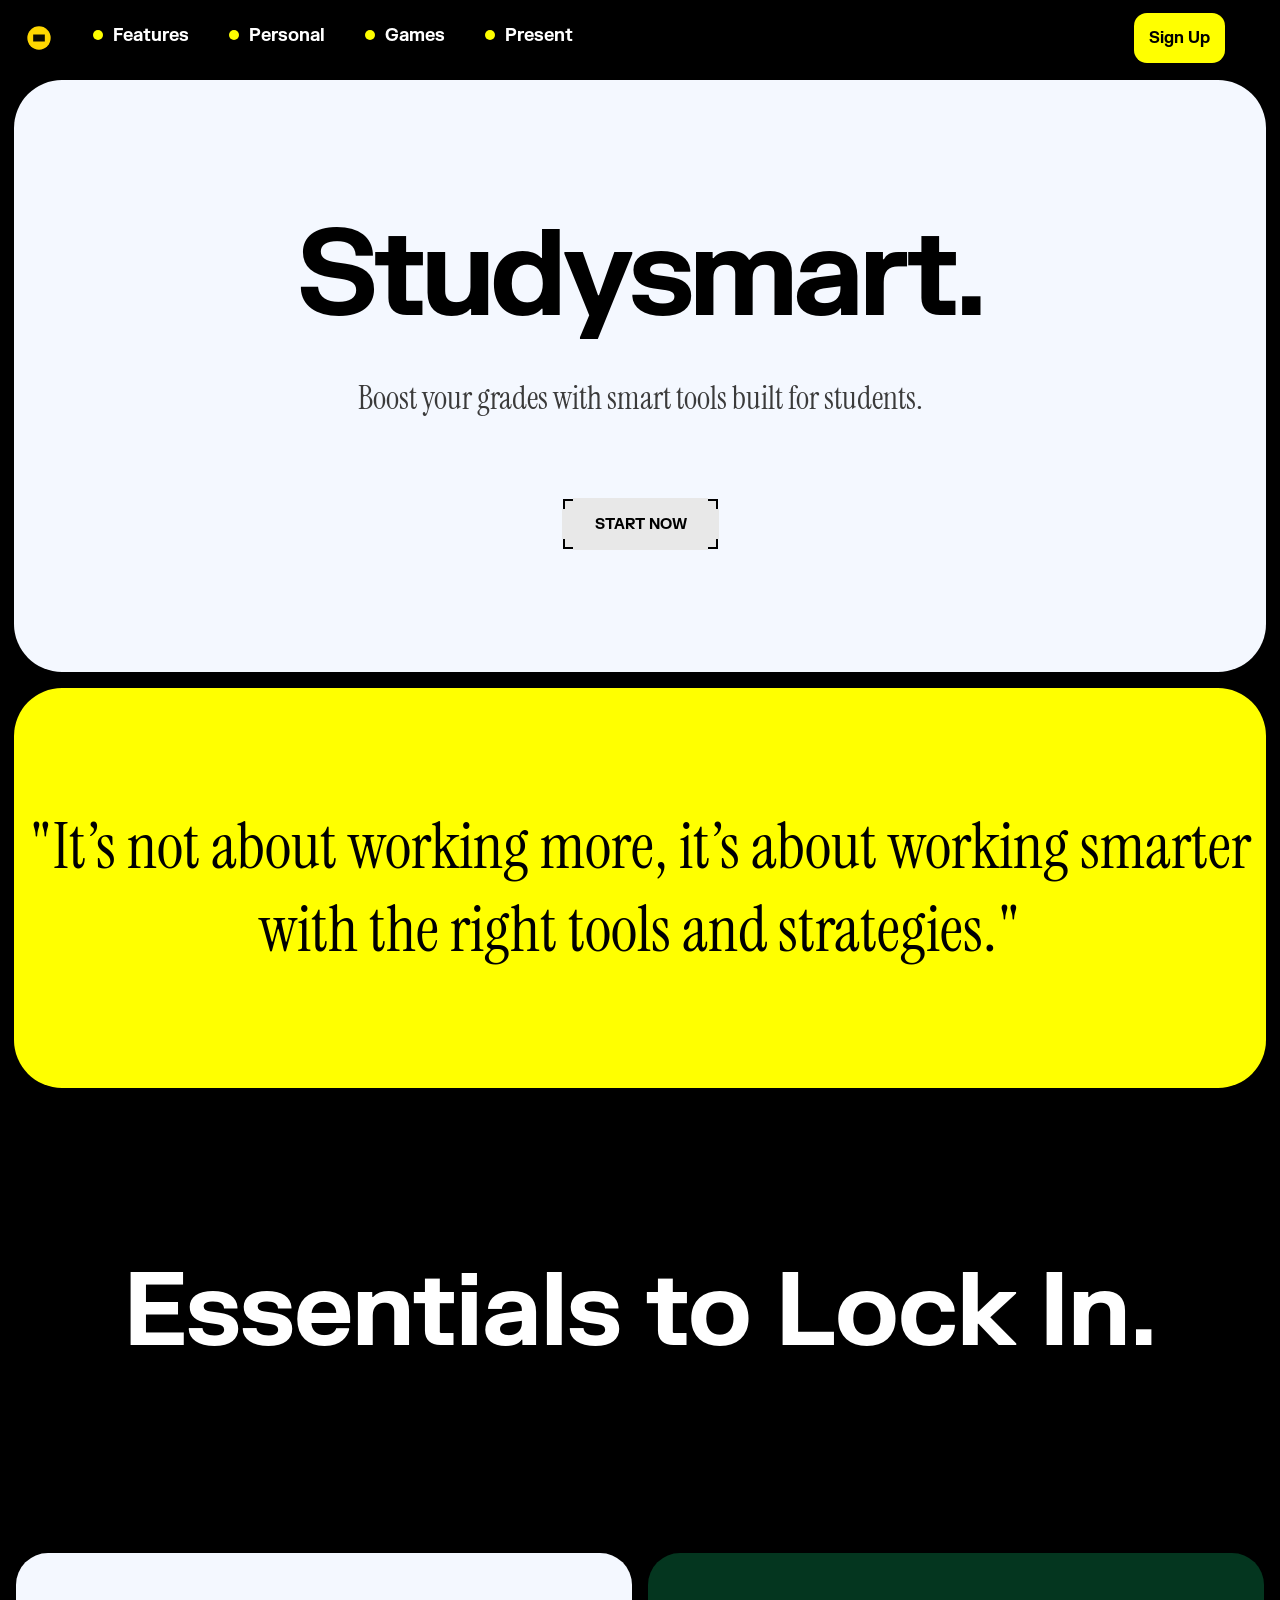
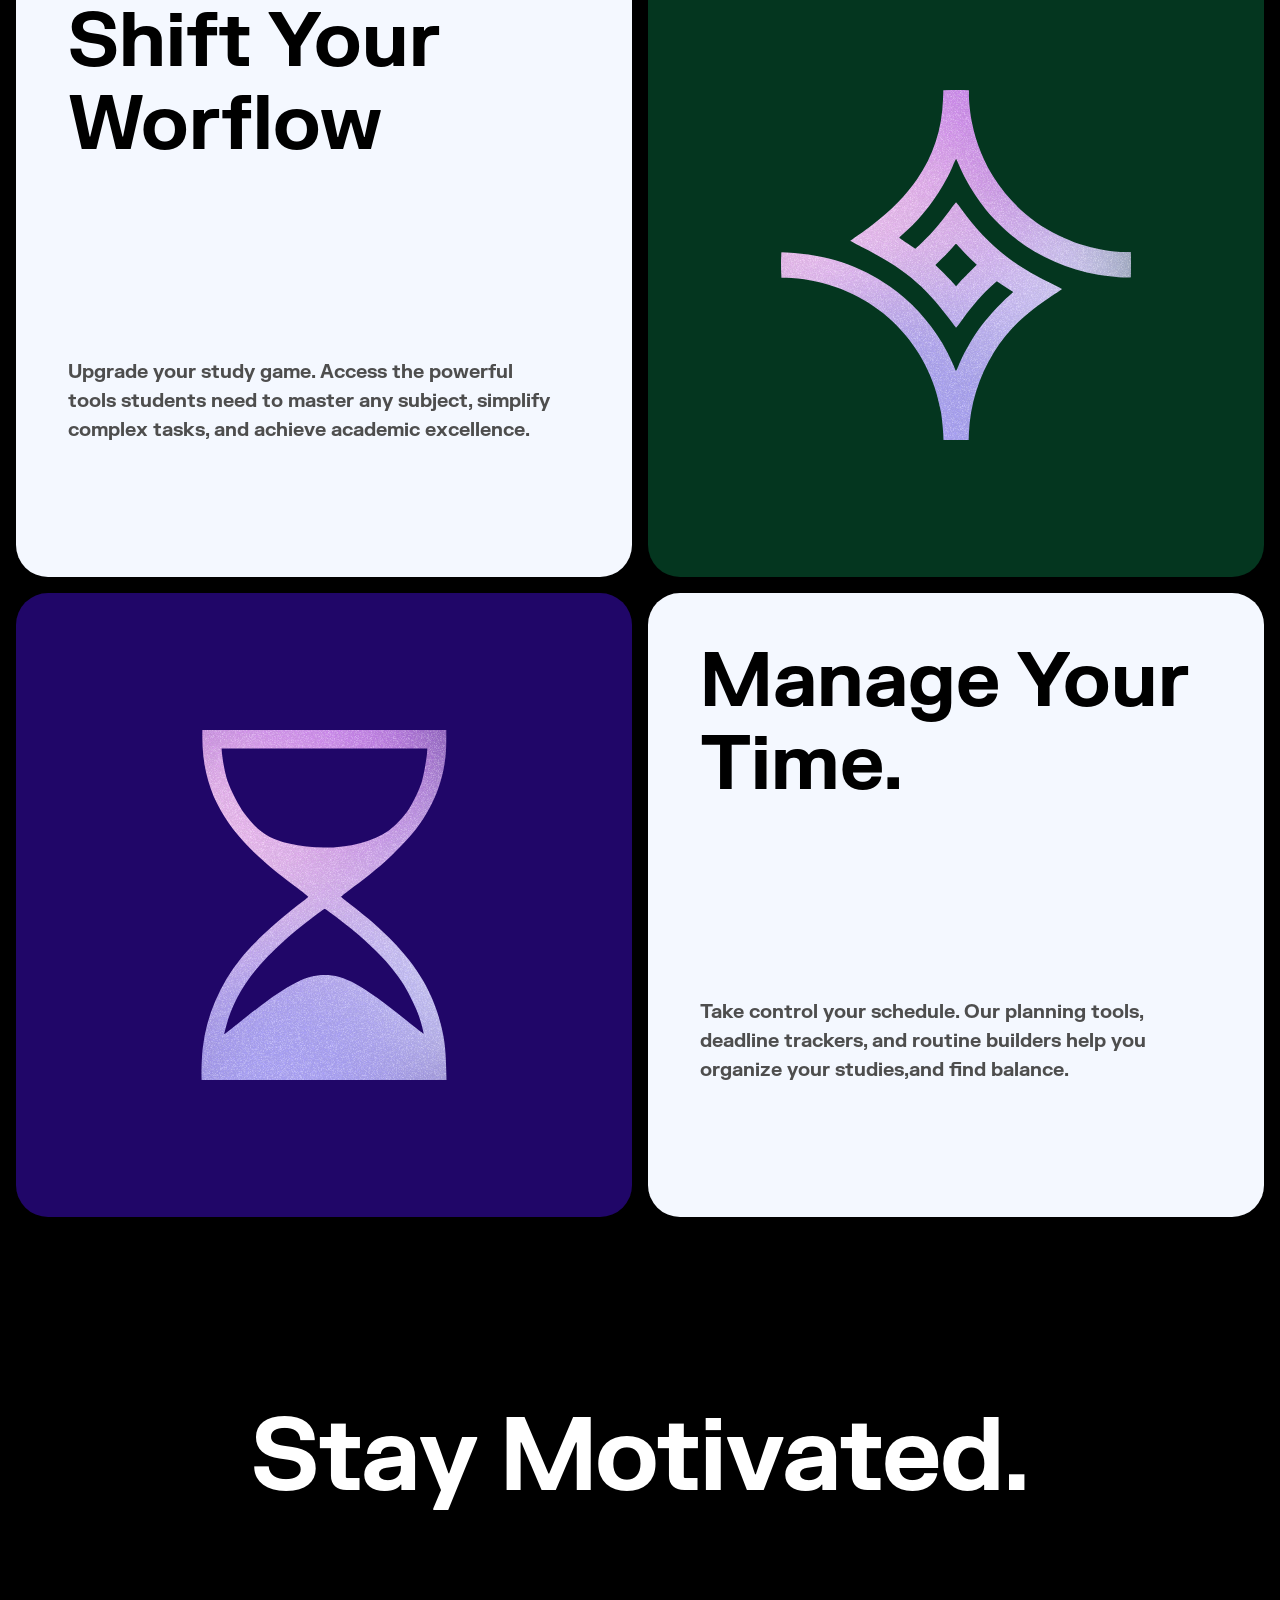
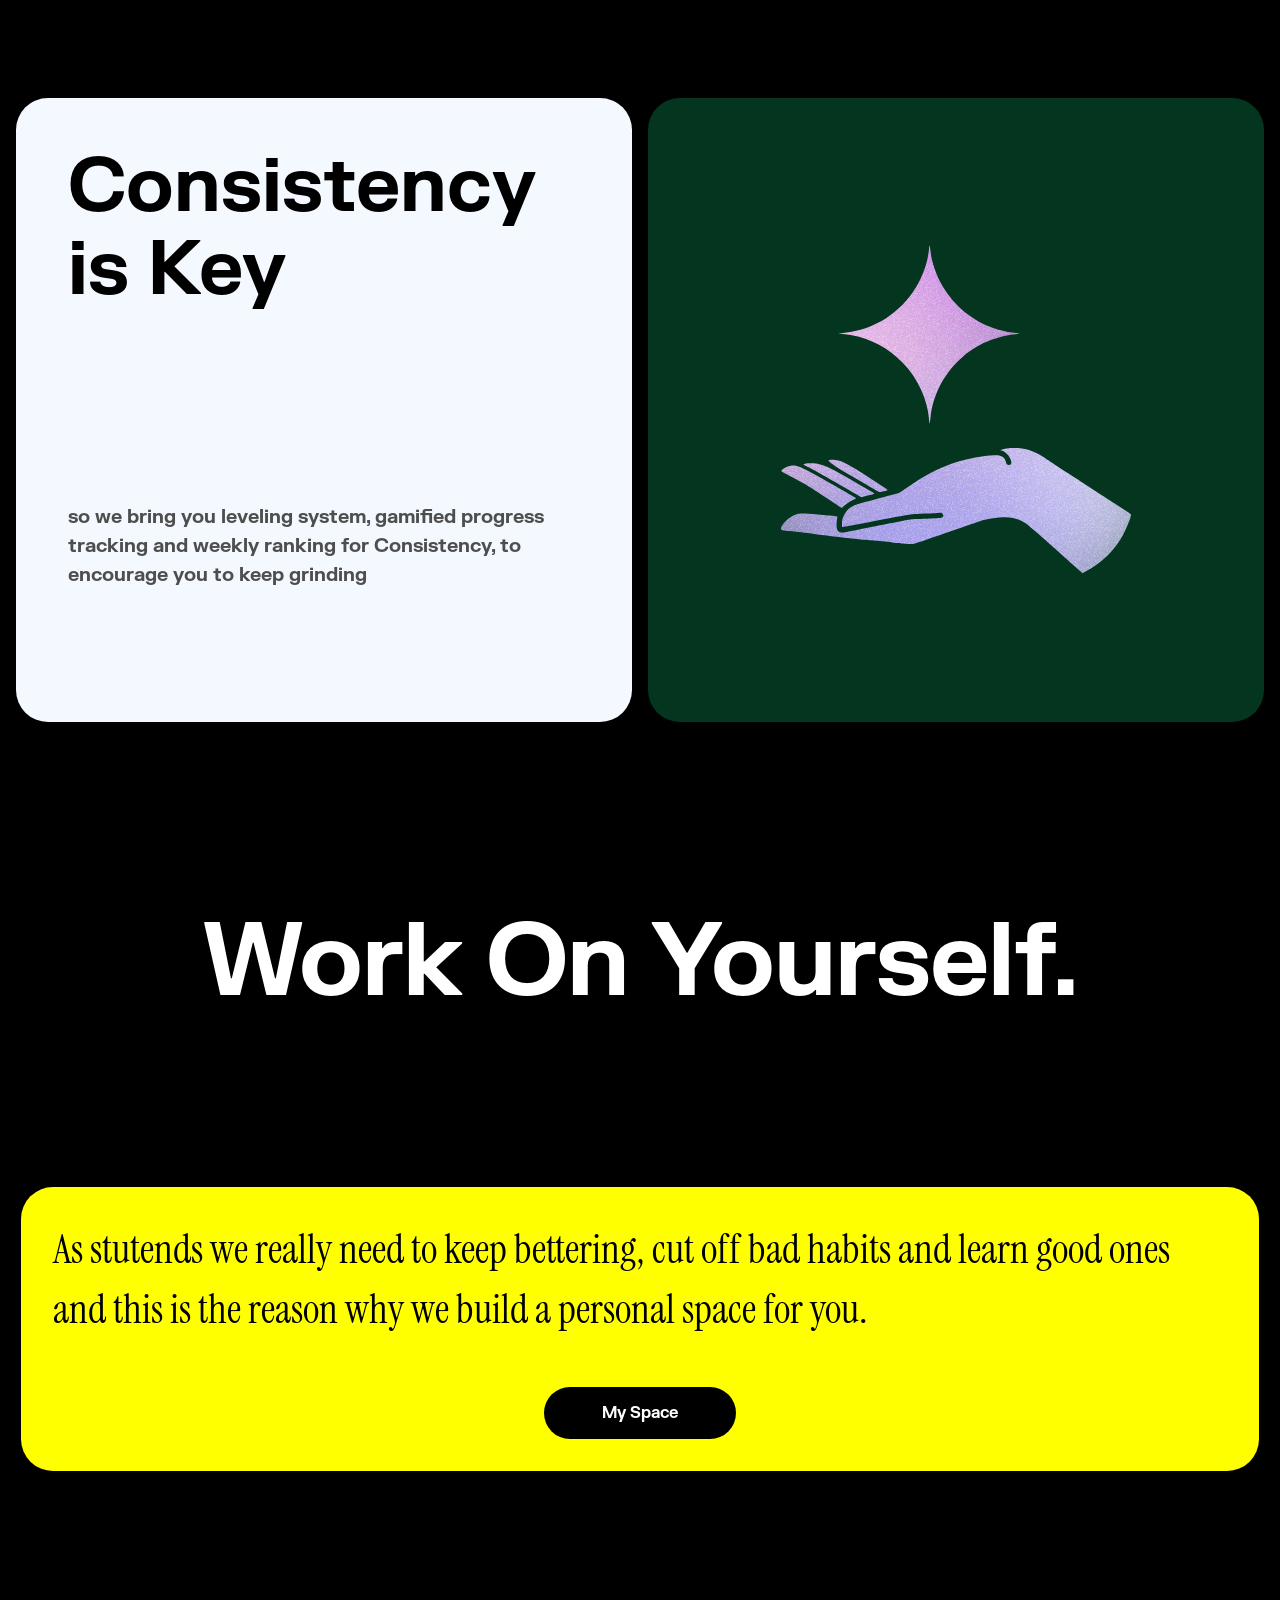
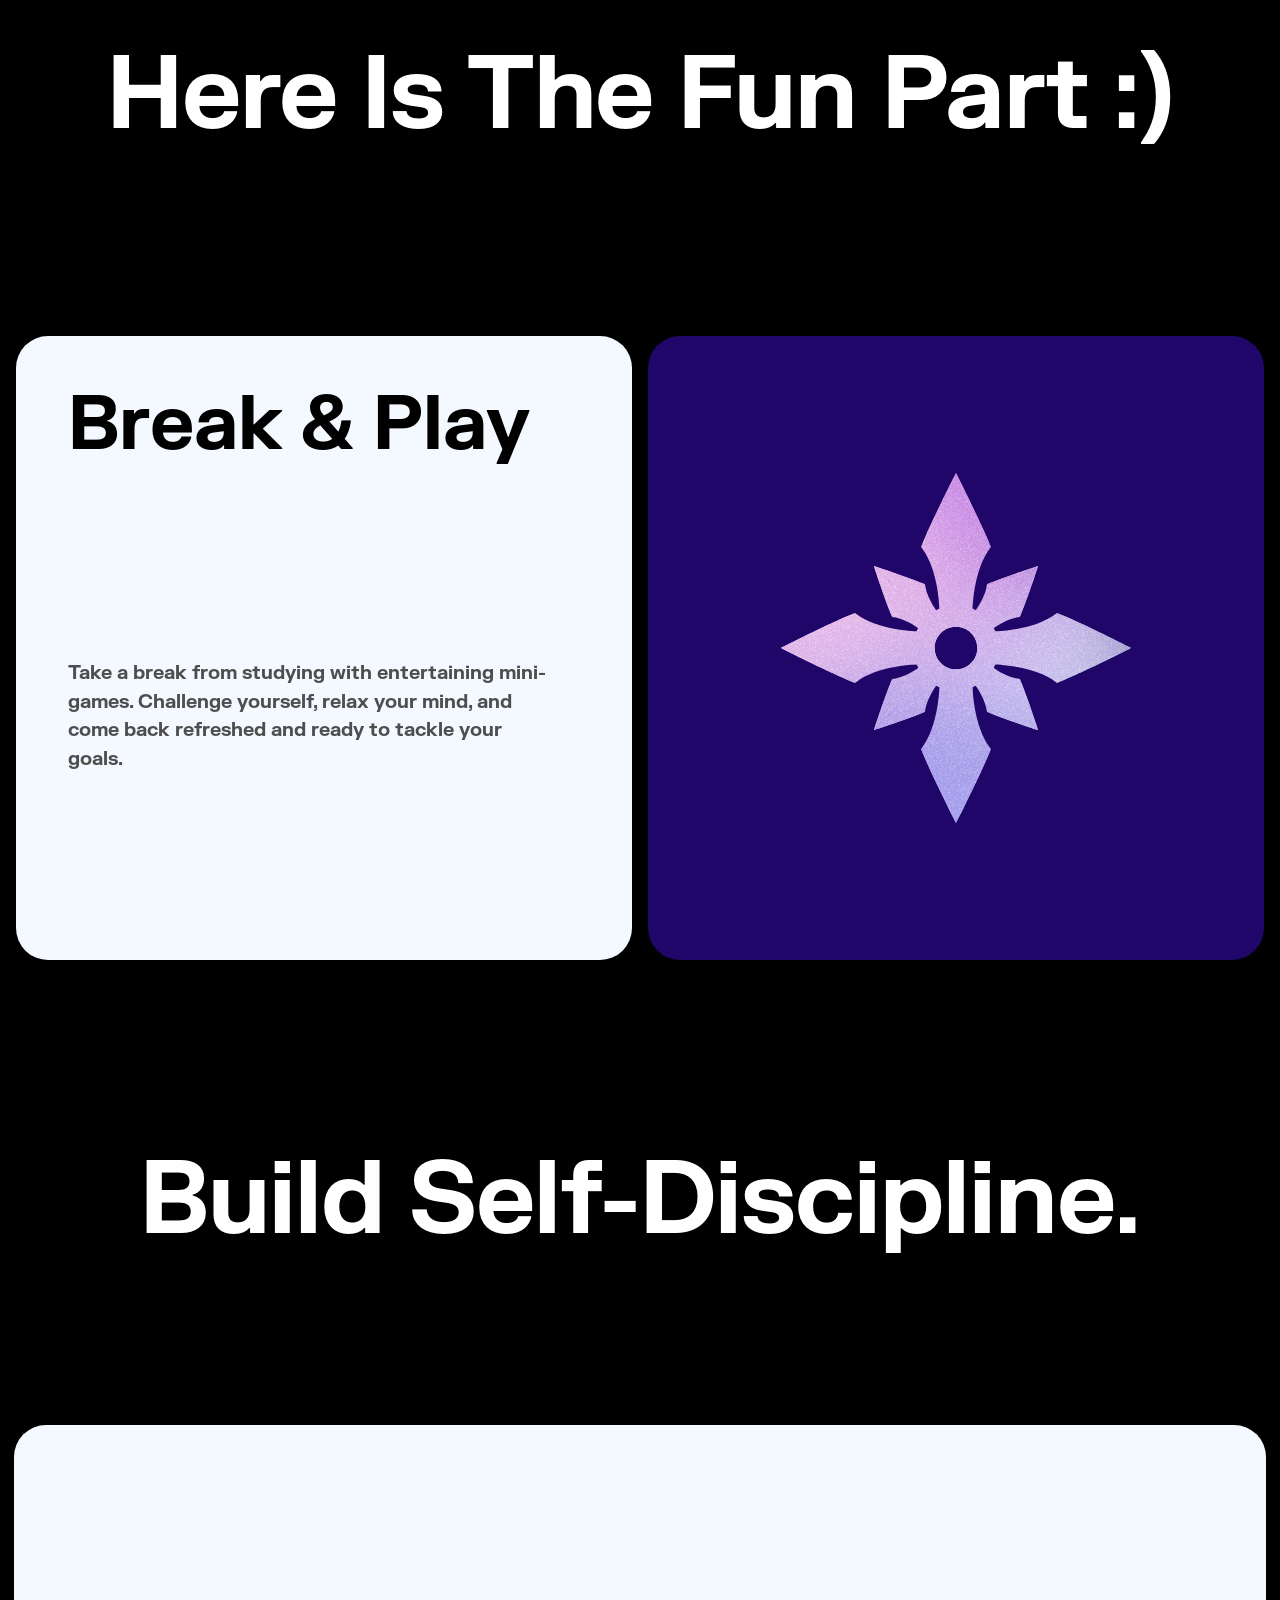
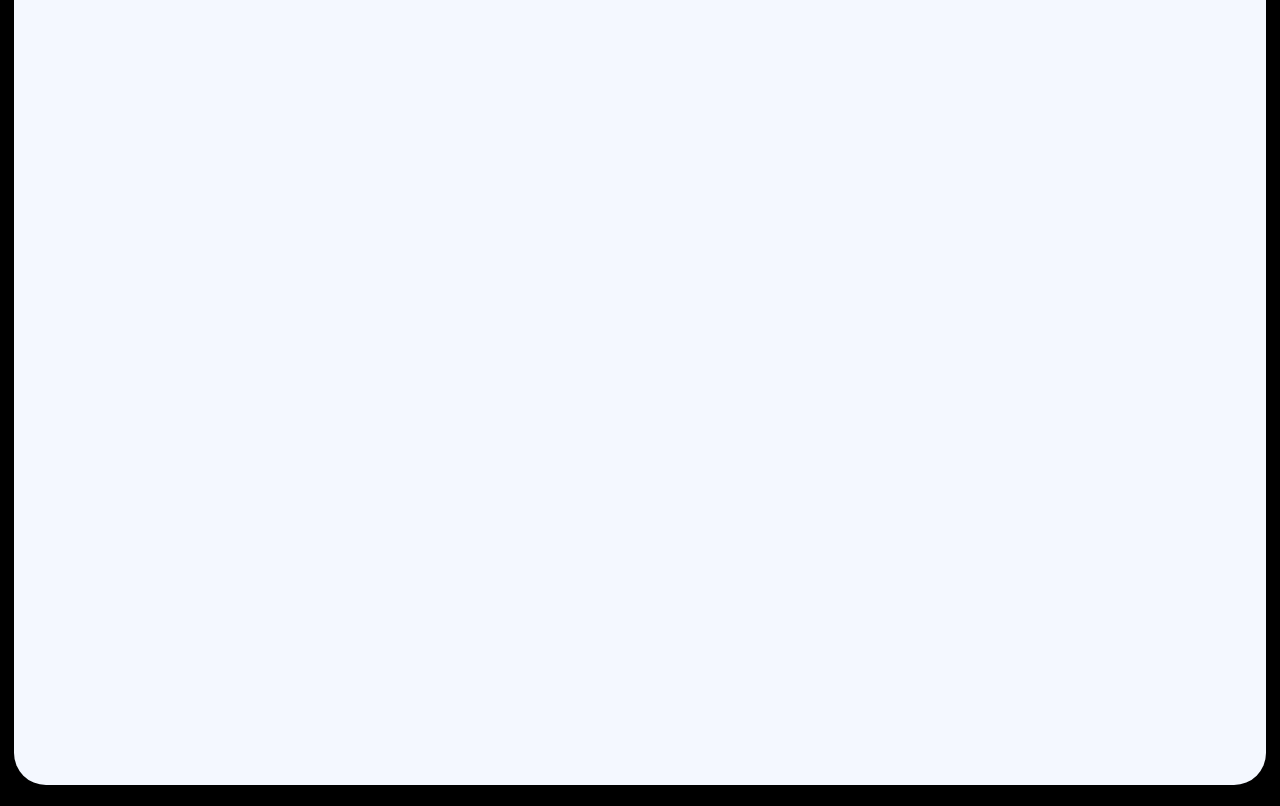
==== index.html @ b508eaa2 "Junior's third commit" ====
<!DOCTYPE html>
<html lang="fr">
<head>
    <meta charset="UTF-8">
    <title>Smart Navbar</title>
    <link rel="stylesheet" href="styles.css">
    <link rel="preconnect" href="https://fonts.googleapis.com">
    <link rel="preconnect" href="https://fonts.gstatic.com" crossorigin>
    <link href="https://fonts.googleapis.com/css2?family=Inter:ital,opsz,wght@0,14..32,100..900;1,14..32,100..900&display=swap" rel="stylesheet">
</head>
<body>

    <nav id="navbar">
        <div class="logo">Sign Up</div>
        <div class="menu">
            <div class="logo-left" aria-hidden="true">
                <svg viewBox="0 0 24 24" xmlns="http://www.w3.org/2000/svg" role="img" aria-label="Logo">
                    <circle cx="12" cy="12" r="10" fill="#FFD700" />
                    <path d="M7 9h10v6H7z" fill="#000" opacity="0.95" />
                </svg>
            </div>
        
            <div><a href="#">Features</a></div>
            <div><a href="#">Personal</a></div>
            <div><a href="#">Games</a></div>
            <div><a href="#">Present</a></div>
            
        </div>
        
    </nav>

    <main>
        <div class="hero-section">
            <p class="h01">Studysmart.</p>
            <p class="h01-bottom">Boost your grades with smart tools built for students.</p>
        <button class="repeat">
            <span> START NOW
            </span>
        </button>
        </div>
        <div class="quote-01">
            "It’s not about working more, it’s about working smarter with the right tools and strategies."</div>
        <p class="Locked-in">Essentials to Lock In.</p>
        
        <div class="highlights">
            
            <div class="first-01">
                
                <div class="card-content">
                    <h3>Shift Your Worflow</h3>
                    <p>Upgrade your study game. Access the powerful tools students need to master any subject, simplify complex tasks, and achieve academic excellence.</p>
                    <!-- <button class="repeat">
                        <span>TOOLS</span>
                    </button> -->
                </div>
            </div>

            <div class="second-01">
                
                <svg width="350" height="350" viewBox="0 0 176 176" fill="none" xmlns="http://www.w3.org/2000/svg" xmlns:xlink="http://www.w3.org/1999/xlink">
                <mask id="mask0_295_21407" style="mask-type:alpha" maskUnits="userSpaceOnUse" x="0" y="0" width="176" height="176">
                <path fill-rule="evenodd" clip-rule="evenodd" d="M85.3266 0.0290198L81.6347 0.107326L81.4724 4.67671C80.5711 30.0545 69.0116 50.3709 45.205 68.4191C41.7686 71.0241 38.0229 73.693 36.1287 74.8862C35.3981 75.3462 34.796 75.7873 34.7903 75.8667C34.7844 75.9459 37.283 77.2602 40.3421 78.7869C61.0779 89.1357 72.0456 98.1125 84.5103 114.938C86.37 117.448 87.9548 119.502 88.0323 119.503C88.1098 119.504 89.6313 117.524 91.4134 115.103C96.5291 108.153 101.414 102.603 106.379 98.099L108.525 96.1529L112.653 98.8948L116.781 101.637L114.875 103.297C109.664 107.834 103.098 115.136 99.1905 120.739C95.3011 126.316 91.3475 133.46 89.1459 138.889C88.6274 140.167 88.1186 141.213 88.0152 141.213C87.9117 141.213 87.6029 140.61 87.3288 139.875C86.3885 137.351 83.0646 130.649 81.1473 127.41C74.4048 116.022 65.4417 106.291 54.7848 98.7886C39.7073 88.1738 22.8747 82.6208 2.9093 81.6749L0.201032 81.5468L0.0587467 84.5497C-0.0195822 86.2015 -0.0195822 89.1059 0.0587467 91.0035L0.201032 94.4541H2.64924C5.99062 94.4541 10.5081 94.9268 15.0568 95.7524C48.8166 101.88 74.6372 127.97 80.3992 161.775C80.9703 165.127 81.5195 170.594 81.6296 174.028L81.6928 176H88.0323H94.3719L94.435 174.028C94.9188 158.944 99.2252 144.598 107.085 131.889C112.466 123.187 118.644 116.483 127.479 109.76C130.524 107.442 137.585 102.505 139.936 101.05C140.667 100.598 141.268 100.165 141.272 100.088C141.276 100.01 138.46 98.5266 135.013 96.7906C122.171 90.3227 115.765 86.1471 107.615 78.9311C101.777 73.7623 97.0007 68.4338 91.4134 60.8544C89.6313 58.4367 88.1098 56.4588 88.0323 56.4588C87.9548 56.4588 86.4333 58.4367 84.6512 60.8544C79.5283 67.8037 74.1687 73.8769 69.3996 78.1365L67.5315 79.8049L63.4827 77.0965C61.2557 75.607 59.4544 74.3276 59.4794 74.2532C59.5042 74.1792 61.0998 72.6877 63.0245 70.939C72.6908 62.158 81.2036 50.2461 86.3418 38.3114C87.1879 36.3461 87.9543 34.7383 88.0453 34.7383C88.136 34.7383 88.5065 35.467 88.8686 36.3579C92.0899 44.2869 97.2698 53.0347 102.92 60.0893C105.81 63.6965 112.858 70.7075 116.49 73.5874C129.167 83.6382 143.571 90.1019 159.458 92.8688C164.649 93.7727 175.939 94.6896 175.942 94.2074C175.943 94.1107 175.961 92.5105 175.984 90.6514C176.006 88.7924 176.005 85.9722 175.983 84.3841L175.941 81.4969H173.435C170.011 81.4969 165.872 81.0611 161.008 80.1885C153.219 78.7911 146.855 76.6867 139.453 73.0612C117.013 62.0701 101.154 41.4546 96.1036 16.7097C95.1879 12.2226 94.5136 6.35073 94.5131 2.85764L94.5128 0.130424L91.7656 0.0408524C90.2548 -0.008723 87.3572 -0.0137953 85.3266 0.0290198ZM85.9191 79.5558C84.8344 80.8011 82.5262 83.2002 80.7897 84.8872L77.6329 87.9541L81.3766 91.697C83.4357 93.7555 85.7757 96.1791 86.5765 97.0824L88.0323 98.7246L89.4882 97.0824C90.2889 96.1791 92.6334 93.7513 94.6979 91.6874L98.4518 87.9346L96.0239 85.6373C94.6886 84.3737 92.3818 82.0062 90.8978 80.3761C89.4138 78.7463 88.1301 77.3855 88.0456 77.3523C87.9608 77.319 87.0039 78.3105 85.9191 79.5558Z" fill="white"/>
                </mask>
                <g mask="url(#mask0_295_21407)">
                <g filter="url(#filter0_f_295_21407)">
                <ellipse cx="121.44" cy="94.5998" rx="78.32" ry="78.76" fill="#D9D7FF"/>
                </g>
                <g filter="url(#filter1_f_295_21407)">
                <ellipse cx="77.4401" cy="3.9602" rx="78.32" ry="78.76" fill="#CC81F4"/>
                </g>
                <g filter="url(#filter2_f_295_21407)">
                <ellipse cx="23.7599" cy="77.0002" rx="78.32" ry="78.76" fill="#F8C3F9"/>
                </g>
                <g filter="url(#filter3_f_295_21407)">
                <ellipse cx="67.7599" cy="181.72" rx="78.32" ry="78.76" fill="#AEA5FF"/>
                </g>
                <g style="mix-blend-mode:plus-darker" opacity="0.35">
                <rect width="176" height="176" fill="url(#pattern0_295_21407)"/>
                </g>
                </g>
                <defs>
                <filter id="filter0_f_295_21407" x="-12.8799" y="-40.1602" width="268.64" height="269.52" filterUnits="userSpaceOnUse" color-interpolation-filters="sRGB">
                <feFlood flood-opacity="0" result="BackgroundImageFix"/>
                <feBlend mode="normal" in="SourceGraphic" in2="BackgroundImageFix" result="shape"/>
                <feGaussianBlur stdDeviation="28" result="effect1_foregroundBlur_295_21407"/>
                </filter>
                <filter id="filter1_f_295_21407" x="-56.8799" y="-130.8" width="268.64" height="269.52" filterUnits="userSpaceOnUse" color-interpolation-filters="sRGB">
                <feFlood flood-opacity="0" result="BackgroundImageFix"/>
                <feBlend mode="normal" in="SourceGraphic" in2="BackgroundImageFix" result="shape"/>
                <feGaussianBlur stdDeviation="28" result="effect1_foregroundBlur_295_21407"/>
                </filter>
                <filter id="filter2_f_295_21407" x="-110.56" y="-57.7598" width="268.64" height="269.52" filterUnits="userSpaceOnUse" color-interpolation-filters="sRGB">
                <feFlood flood-opacity="0" result="BackgroundImageFix"/>
                <feBlend mode="normal" in="SourceGraphic" in2="BackgroundImageFix" result="shape"/>
                <feGaussianBlur stdDeviation="28" result="effect1_foregroundBlur_295_21407"/>
                </filter>
                <filter id="filter3_f_295_21407" x="-66.5601" y="46.96" width="268.64" height="269.52" filterUnits="userSpaceOnUse" color-interpolation-filters="sRGB">
                <feFlood flood-opacity="0" result="BackgroundImageFix"/>
                <feBlend mode="normal" in="SourceGraphic" in2="BackgroundImageFix" result="shape"/>
                <feGaussianBlur stdDeviation="28" result="effect1_foregroundBlur_295_21407"/>
                </filter>
                <pattern id="pattern0_295_21407" patternContentUnits="objectBoundingBox" width="1" height="1">
                <use xlink:href="#image0_295_21407" transform="scale(0.000976562)"/>
                </pattern>
                <image id="image0_295_21407" width="1024" height="1024" xlink:href="[data-uri]"/>
                </defs>
                </svg>

                
            </div>

            <div class="first-02">
                <svg width="350" height="350" viewBox="0 0 176 176" fill="none" xmlns="http://www.w3.org/2000/svg" xmlns:xlink="http://www.w3.org/1999/xlink">
                <mask id="mask0_295_22694" style="mask-type:alpha" maskUnits="userSpaceOnUse" x="26" y="0" width="124" height="176">
                <path fill-rule="evenodd" clip-rule="evenodd" d="M26.82 3.8383C26.8241 16.0501 29.3515 27.2313 34.3744 37.2596C41.3638 51.2141 52.3793 62.8788 73.4311 78.6196C77.0934 81.3581 80.09 83.7262 80.09 83.882C80.09 84.0378 79.1195 84.8897 77.9329 85.7753C65.0589 95.383 53.0527 106.384 46.2842 114.774C35.5895 128.033 28.9426 143.625 27.0305 159.942C26.5833 163.759 26.3151 170.484 26.4242 175.157L26.4437 176H88.0218H149.6L149.378 168.417C149.127 159.869 148.522 155.086 146.831 148.289C141.227 125.764 127.934 108.102 101.192 87.6503C98.6644 85.7172 96.5966 84.0115 96.5966 83.8603C96.5966 83.7086 98.496 82.1815 100.817 80.4664C106.824 76.0286 113.438 70.7887 117.793 67.0171C122.995 62.5111 131.139 54.0226 134.407 49.699C144.54 36.2934 149.466 21.9214 149.486 5.71064L149.493 0H88.1557H26.8189L26.82 3.8383ZM36.7389 12.0766C37.1163 15.9733 38.3198 21.9693 39.404 25.3545C40.8022 29.7204 45.2364 38.3272 47.9859 42.0127C54.6249 50.9112 60.1681 54.6413 70.4168 57.1064C88.4476 61.4438 109.143 58.6784 120.802 50.3738C123.712 48.3011 128.138 43.6192 130.472 40.1437C132.909 36.5159 136.123 29.72 137.248 25.8162C138.184 22.5684 139.555 14.9233 139.845 11.3277L140.004 9.3617H88.2398H36.476L36.7389 12.0766ZM82.0937 94.4154C56.0242 114.343 43.9853 129.617 38.6151 149.577C38.1199 151.418 37.7586 152.968 37.8126 153.022C37.8666 153.076 40.8592 150.747 44.4633 147.847C68.2376 128.714 78.0241 123.196 88.1557 123.209C98.3774 123.222 107.018 127.992 129.361 145.956C134.072 149.744 137.99 152.781 138.067 152.704C138.277 152.495 136.902 147.213 135.777 143.902C134.253 139.42 130.008 130.935 127.106 126.57C120.12 116.062 109.922 106.024 93.8333 93.8185C90.972 91.6481 88.4975 89.8723 88.3339 89.8723C88.1704 89.8723 85.3624 91.9166 82.0937 94.4154Z" fill="white"/>
                </mask>
                <g mask="url(#mask0_295_22694)">
                <g filter="url(#filter0_f_295_22694)">
                <ellipse cx="139.04" cy="106.119" rx="92.4" ry="92.9191" fill="#D9D7FF"/>
                </g>
                <g filter="url(#filter1_f_295_22694)">
                <ellipse cx="77.4401" cy="3.95995" rx="78.32" ry="78.76" fill="#CC81F4"/>
                </g>
                <g filter="url(#filter2_f_295_22694)">
                <ellipse cx="23.7599" cy="77" rx="78.32" ry="78.76" fill="#F8C3F9"/>
                </g>
                <g filter="url(#filter3_f_295_22694)">
                <ellipse cx="67.7599" cy="181.72" rx="78.32" ry="78.76" fill="#AEA5FF"/>
                </g>
                <g style="mix-blend-mode:plus-darker" opacity="0.35">
                <rect width="176" height="176" fill="url(#pattern0_295_22694)"/>
                </g>
                </g>
                <defs>
                <filter id="filter0_f_295_22694" x="-19.4275" y="-52.8675" width="316.935" height="317.973" filterUnits="userSpaceOnUse" color-interpolation-filters="sRGB">
                <feFlood flood-opacity="0" result="BackgroundImageFix"/>
                <feBlend mode="normal" in="SourceGraphic" in2="BackgroundImageFix" result="shape"/>
                <feGaussianBlur stdDeviation="33.0337" result="effect1_foregroundBlur_295_22694"/>
                </filter>
                <filter id="filter1_f_295_22694" x="-56.8799" y="-130.8" width="268.64" height="269.52" filterUnits="userSpaceOnUse" color-interpolation-filters="sRGB">
                <feFlood flood-opacity="0" result="BackgroundImageFix"/>
                <feBlend mode="normal" in="SourceGraphic" in2="BackgroundImageFix" result="shape"/>
                <feGaussianBlur stdDeviation="28" result="effect1_foregroundBlur_295_22694"/>
                </filter>
                <filter id="filter2_f_295_22694" x="-110.56" y="-57.76" width="268.64" height="269.52" filterUnits="userSpaceOnUse" color-interpolation-filters="sRGB">
                <feFlood flood-opacity="0" result="BackgroundImageFix"/>
                <feBlend mode="normal" in="SourceGraphic" in2="BackgroundImageFix" result="shape"/>
                <feGaussianBlur stdDeviation="28" result="effect1_foregroundBlur_295_22694"/>
                </filter>
                <filter id="filter3_f_295_22694" x="-66.5601" y="46.96" width="268.64" height="269.52" filterUnits="userSpaceOnUse" color-interpolation-filters="sRGB">
                <feFlood flood-opacity="0" result="BackgroundImageFix"/>
                <feBlend mode="normal" in="SourceGraphic" in2="BackgroundImageFix" result="shape"/>
                <feGaussianBlur stdDeviation="28" result="effect1_foregroundBlur_295_22694"/>
                </filter>
                <pattern id="pattern0_295_22694" patternContentUnits="objectBoundingBox" width="1" height="1">
                <use xlink:href="#image0_295_22694" transform="scale(0.000976562)"/>
                </pattern>
                <image id="image0_295_22694" width="1024" height="1024" xlink:href="[data-uri]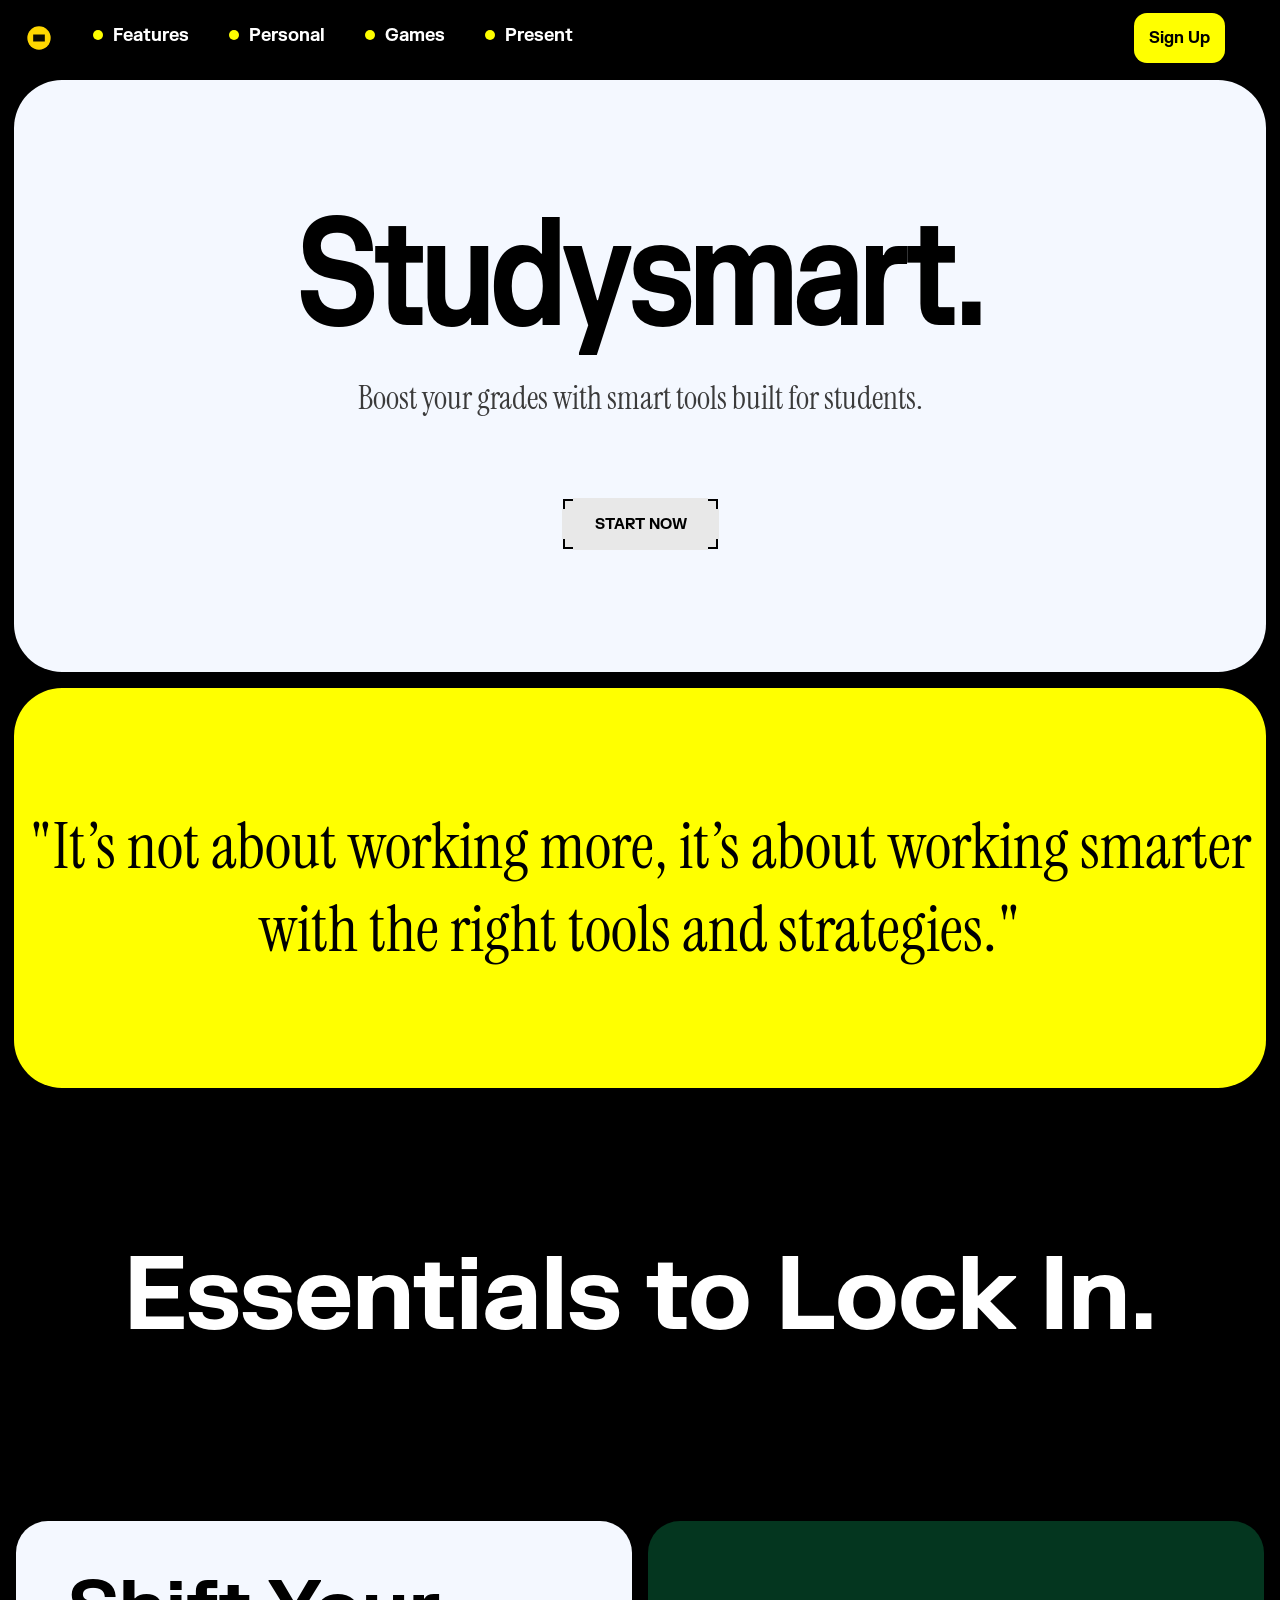
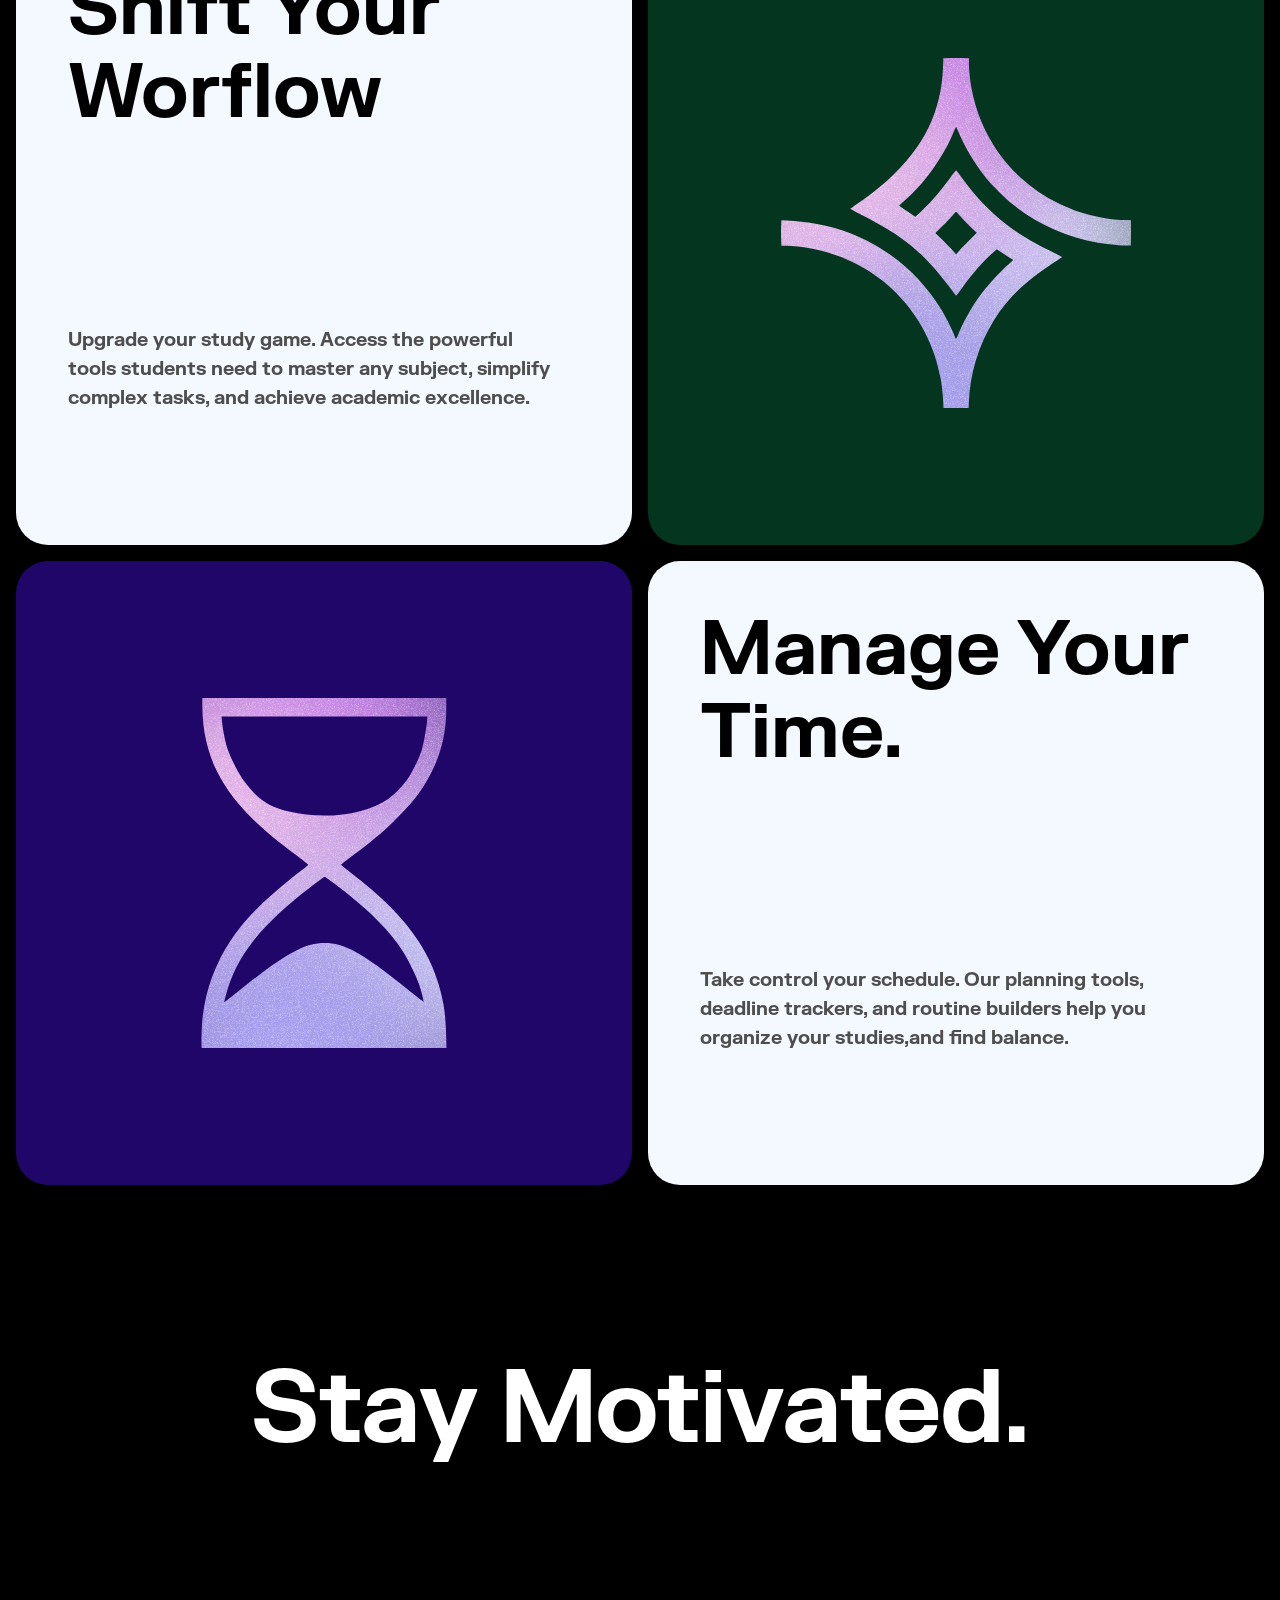
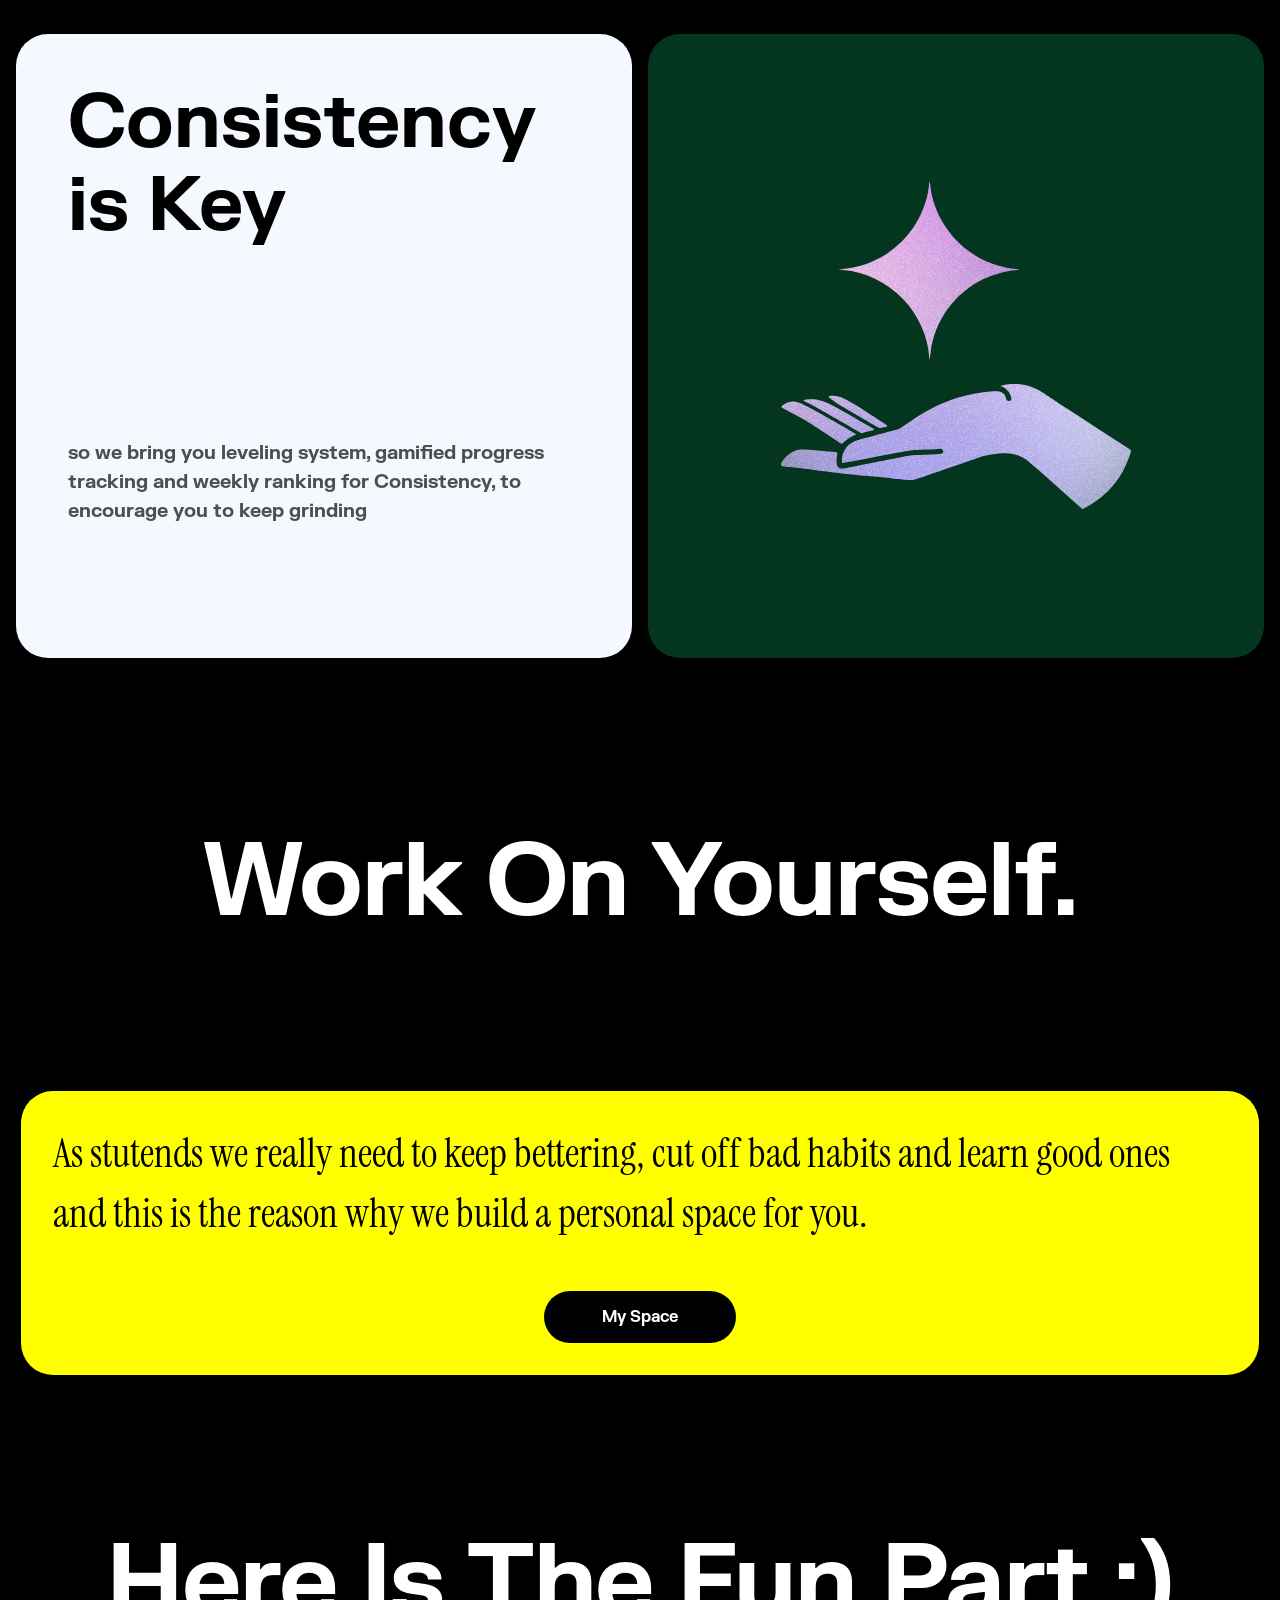
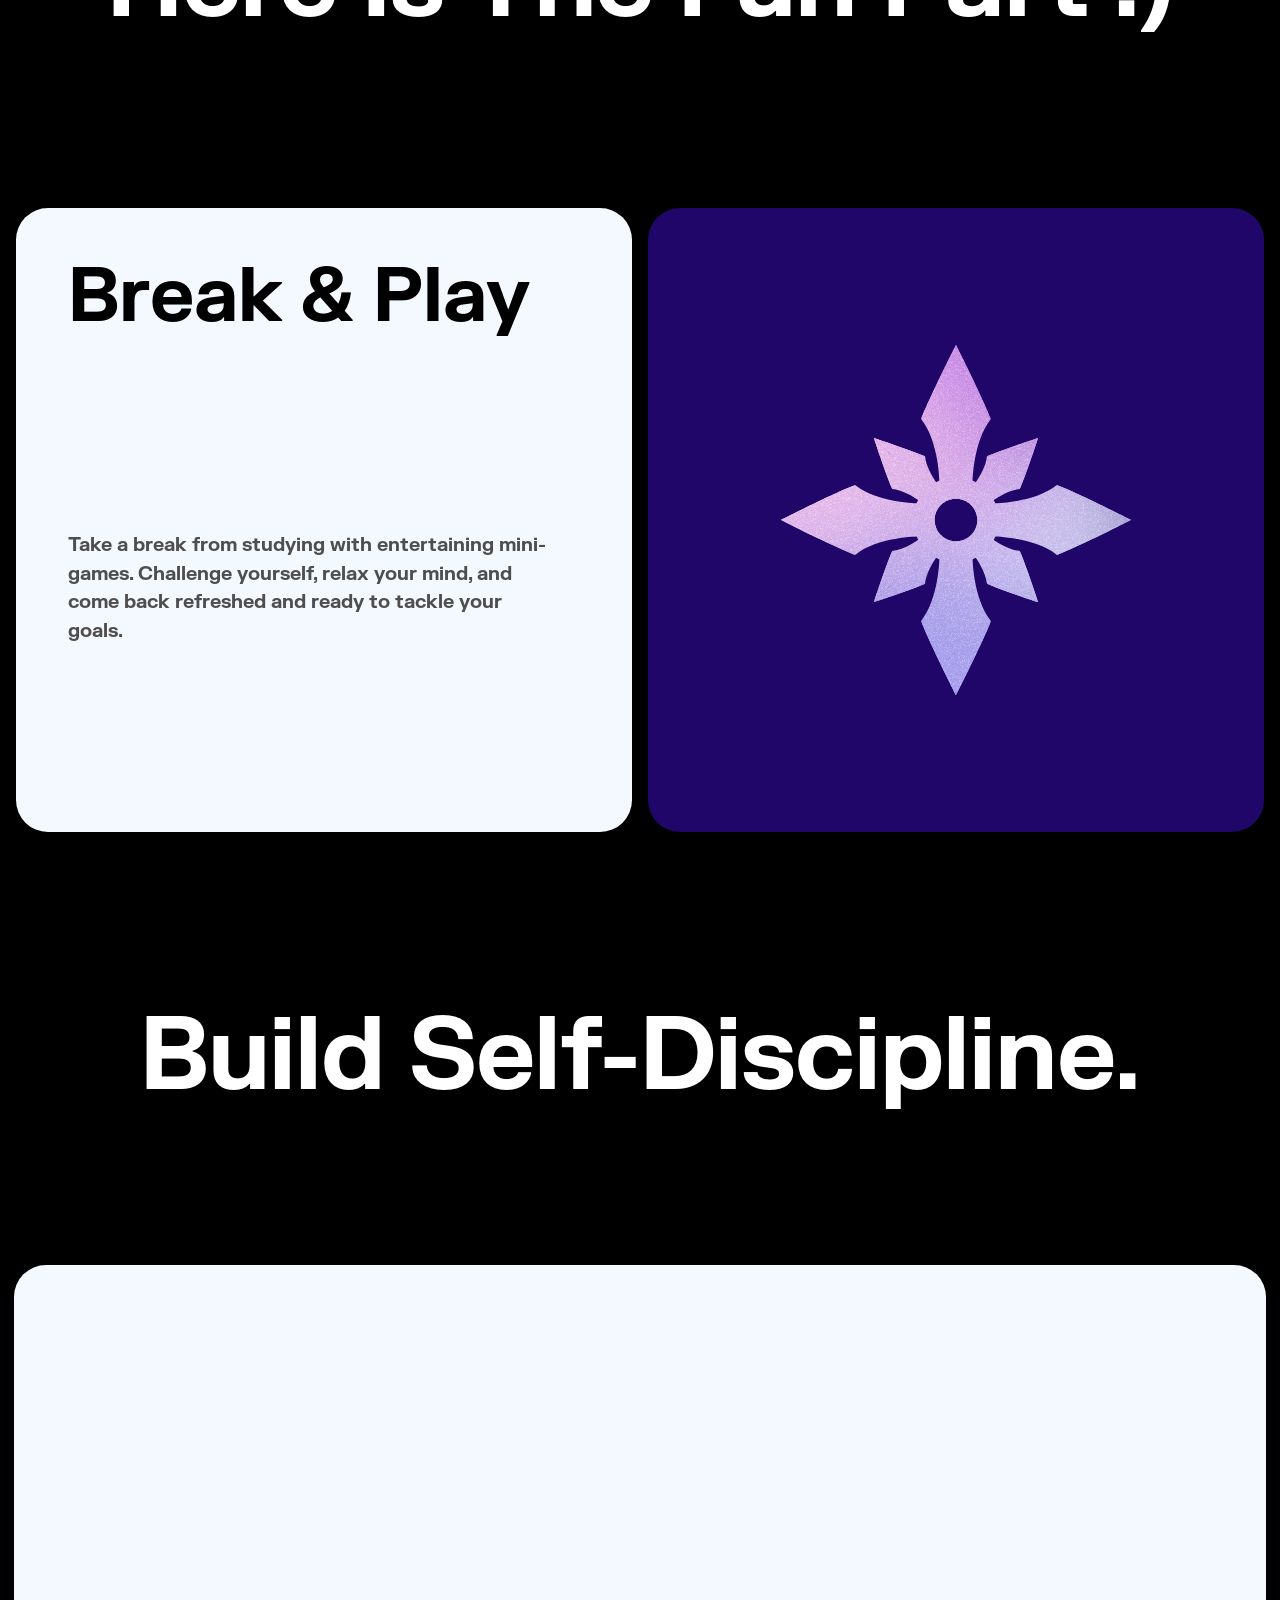
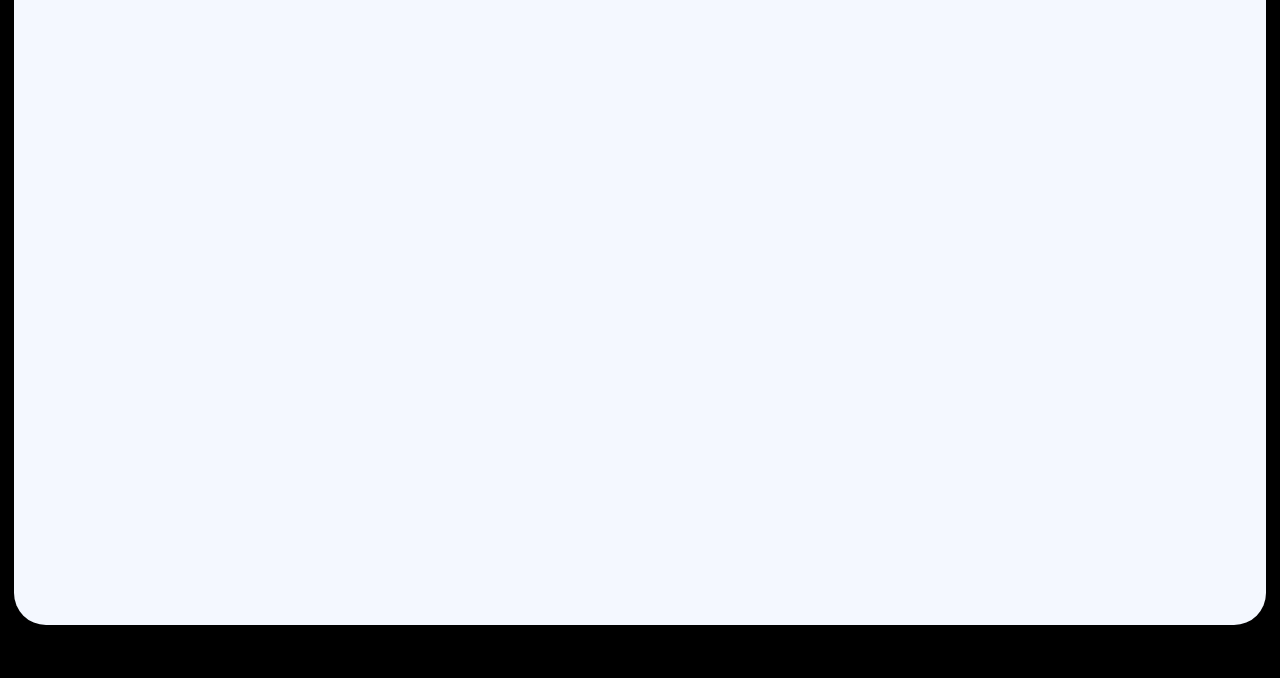
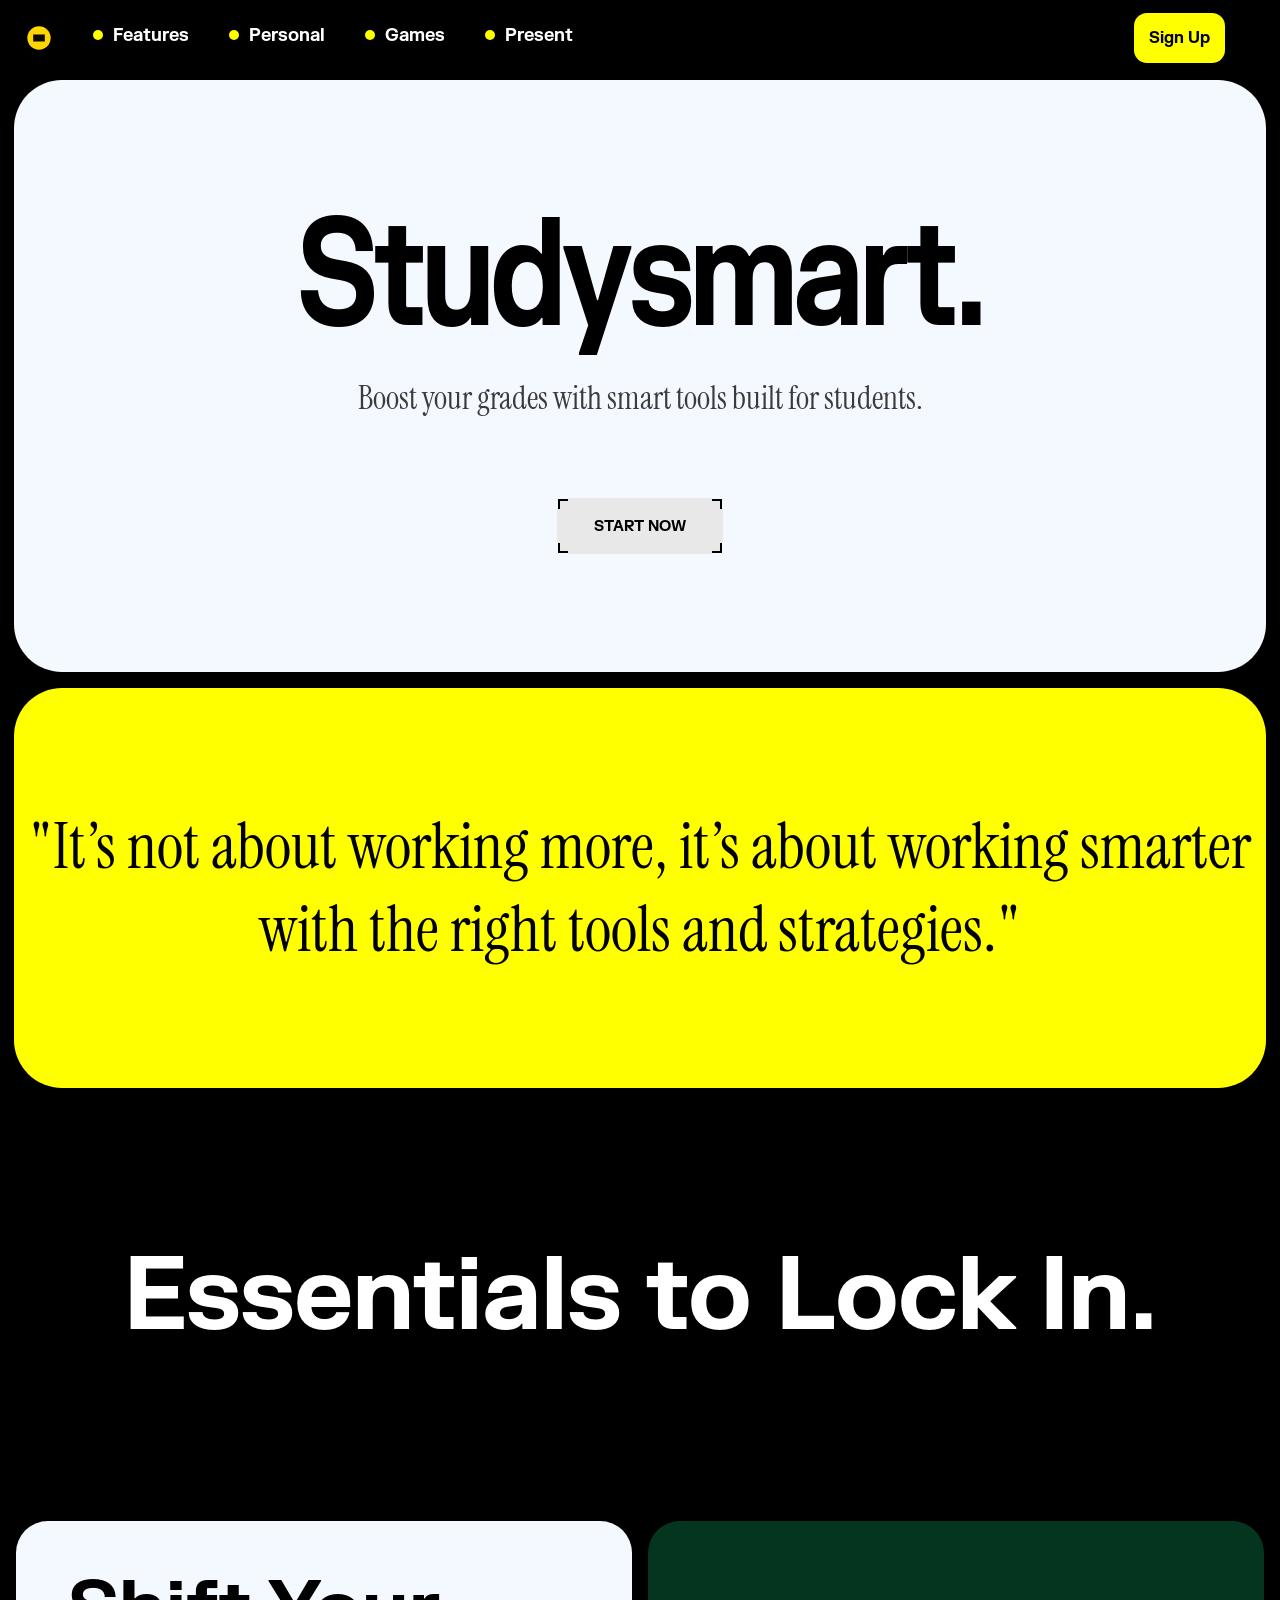
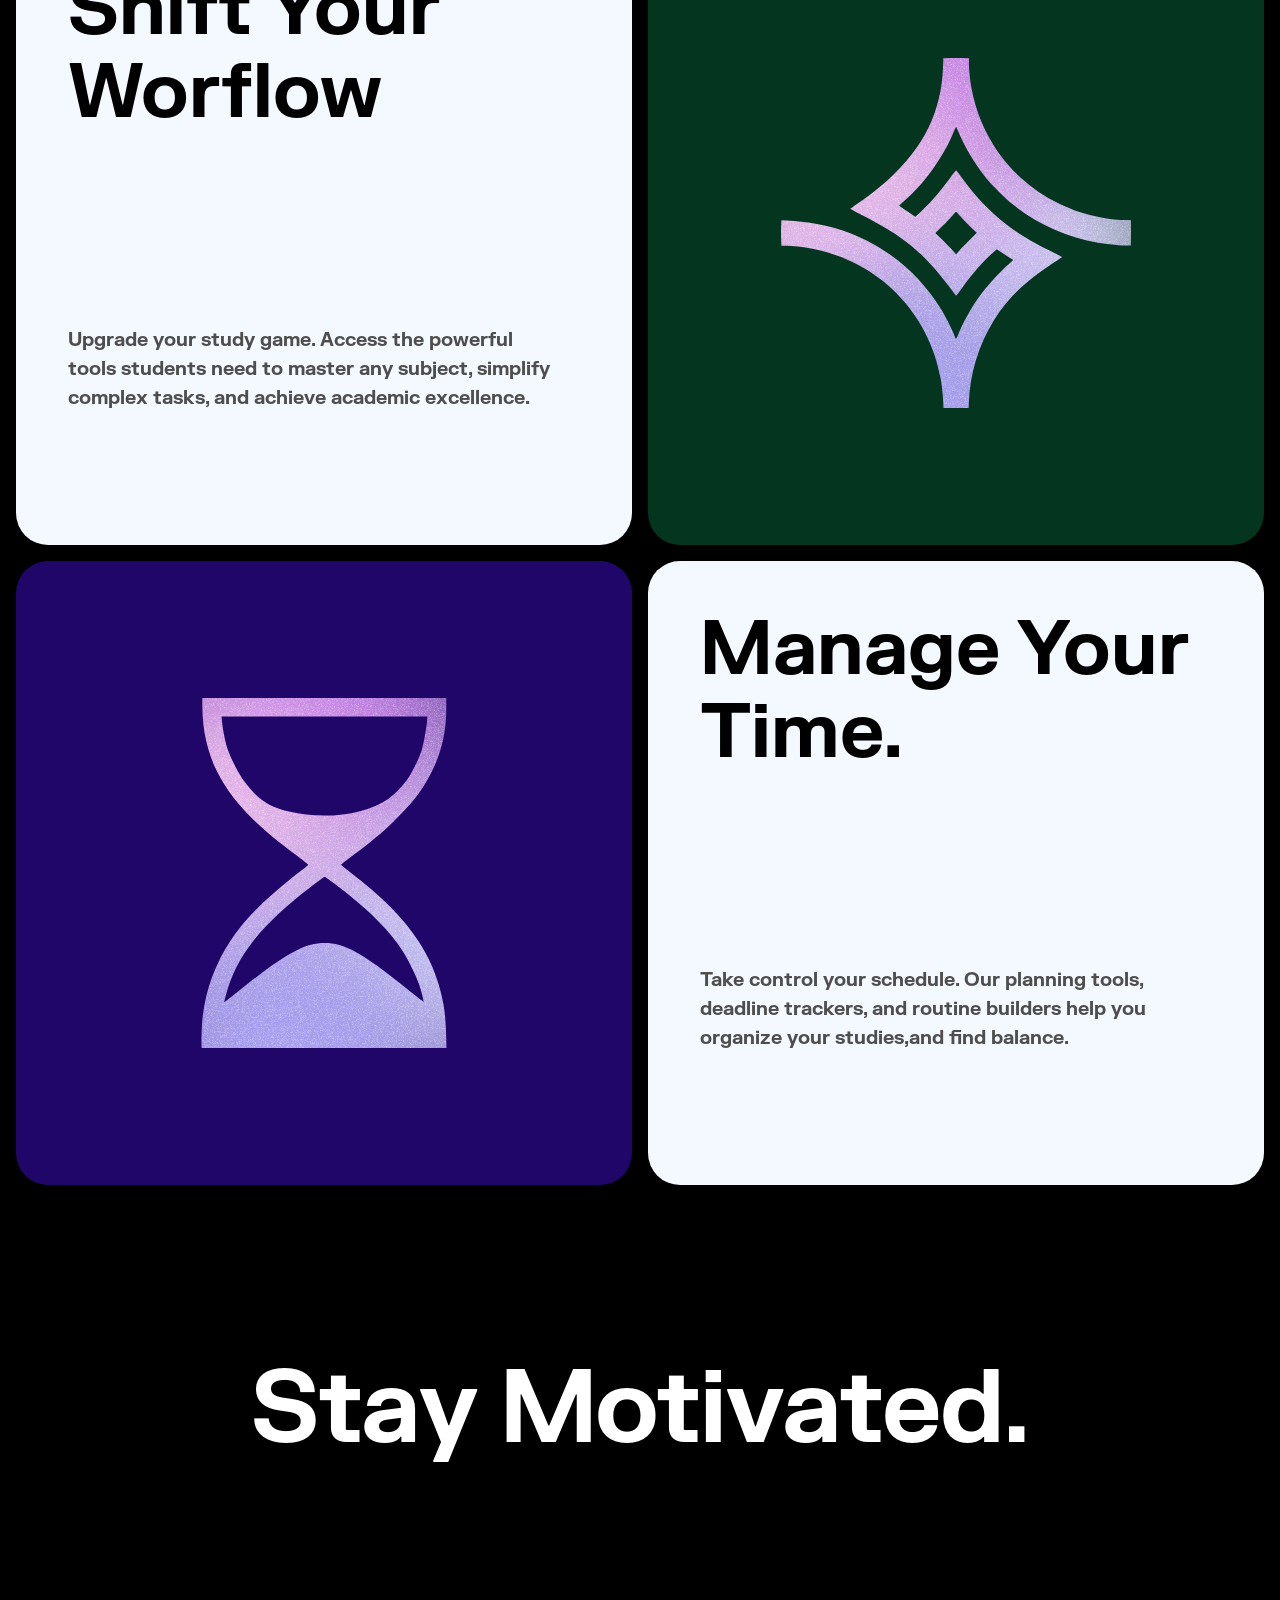
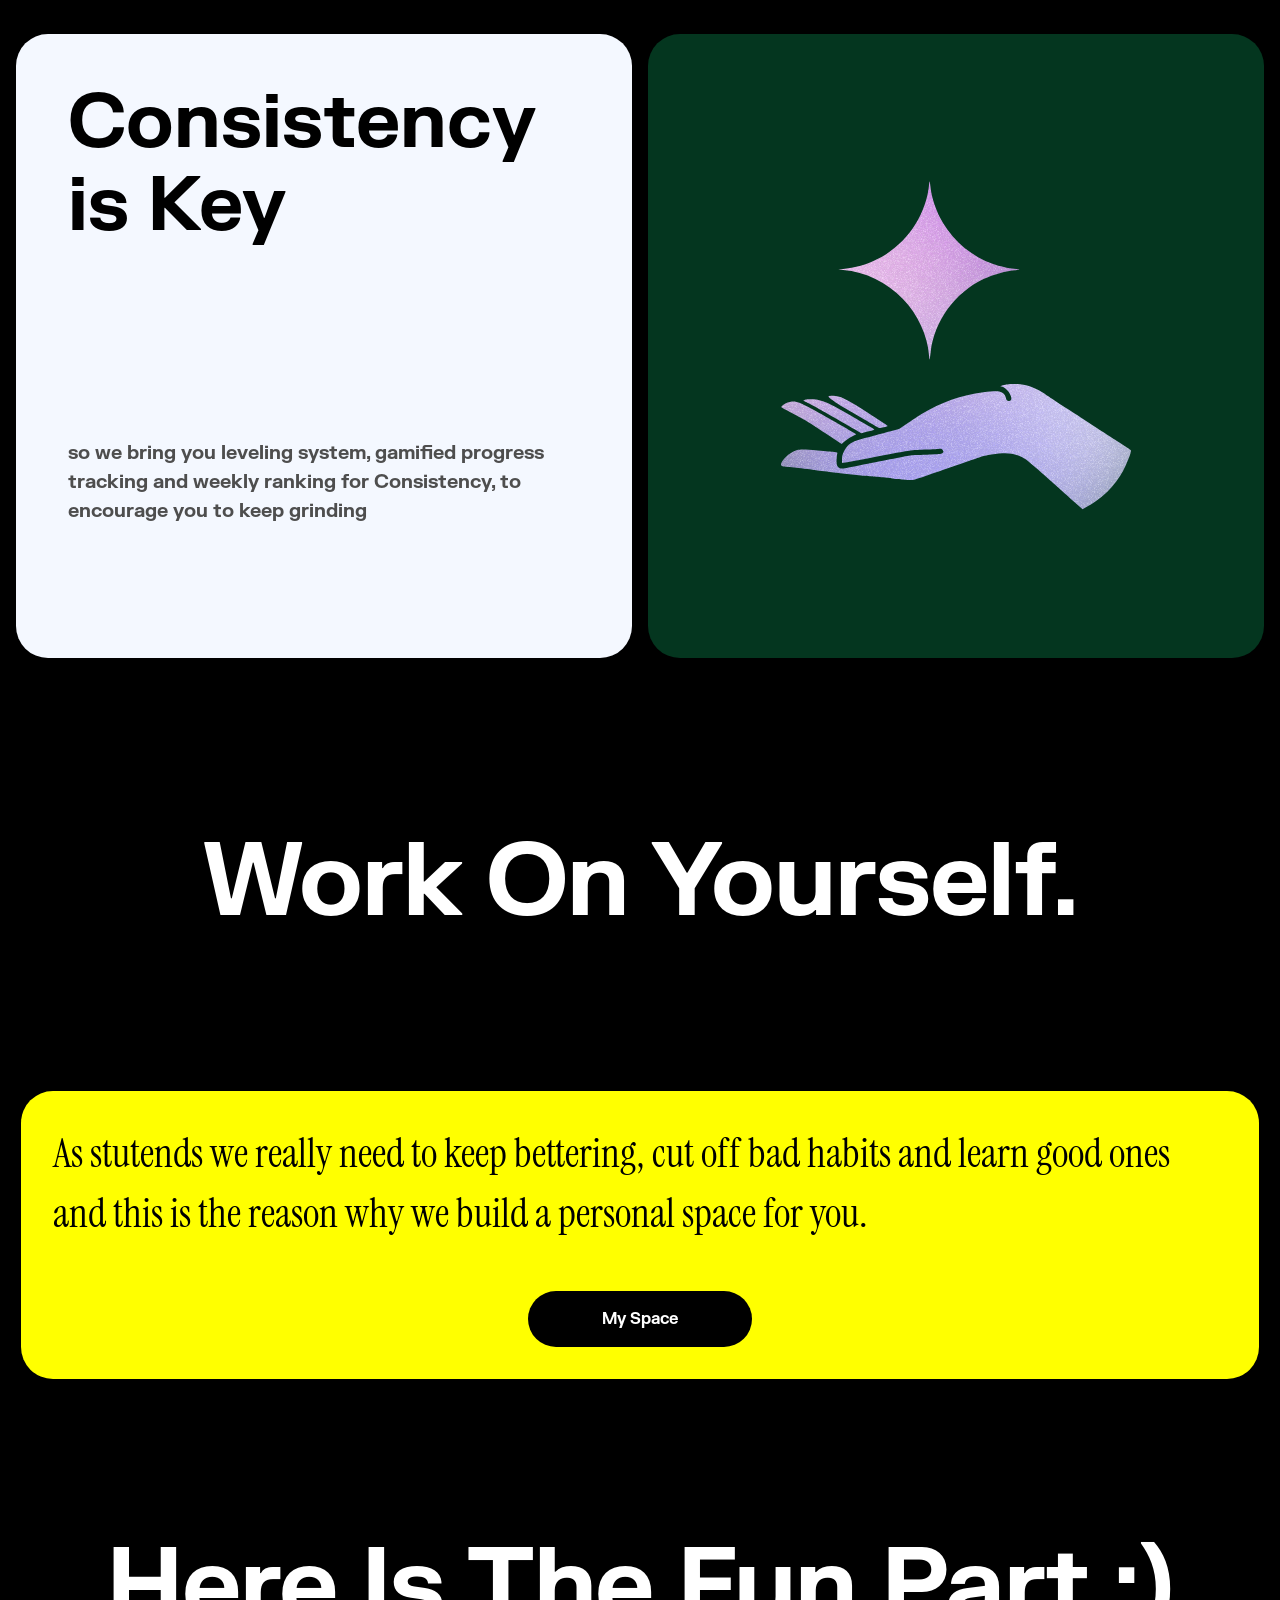
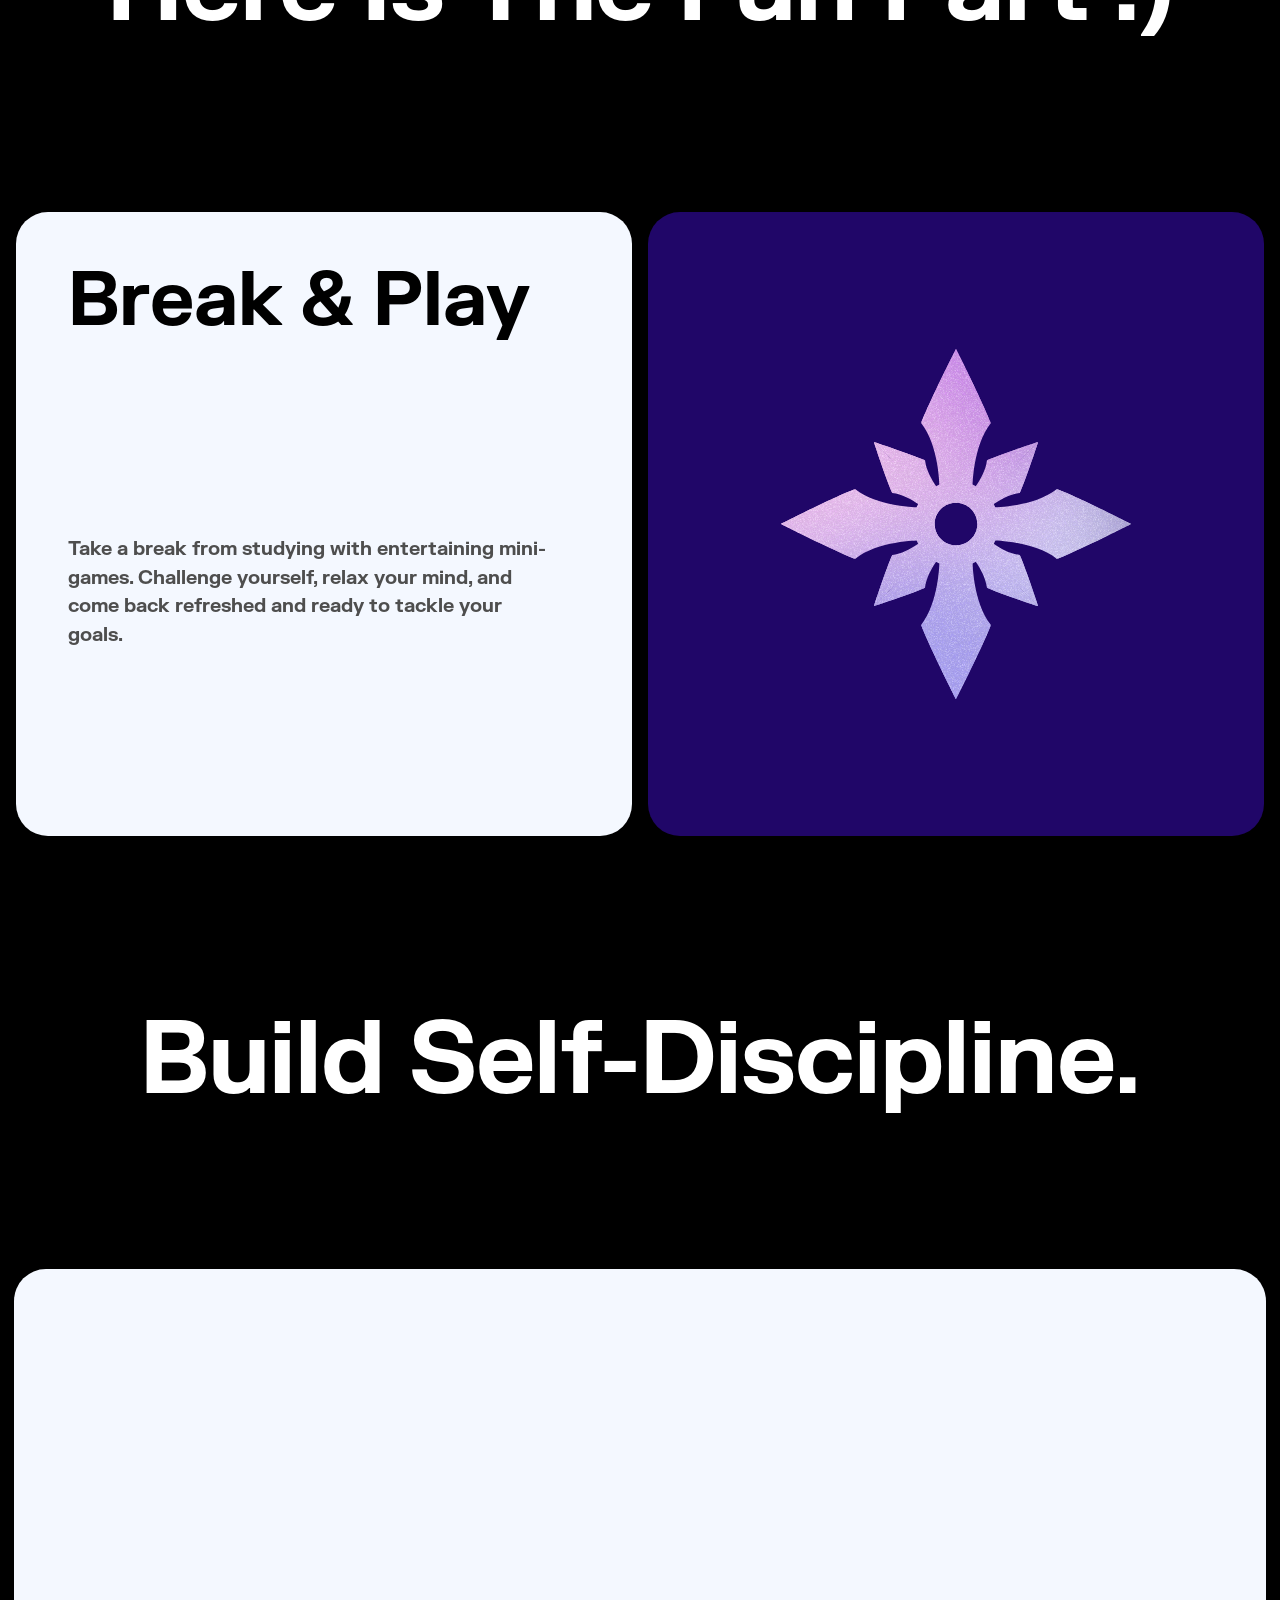
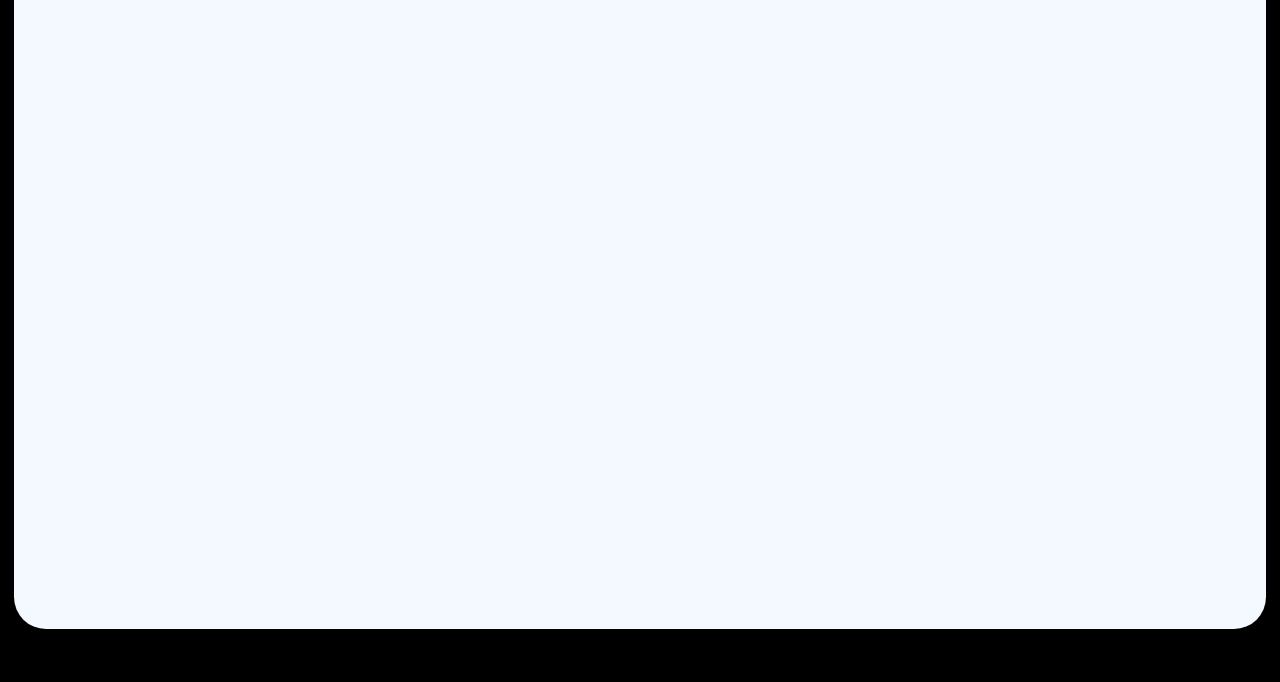
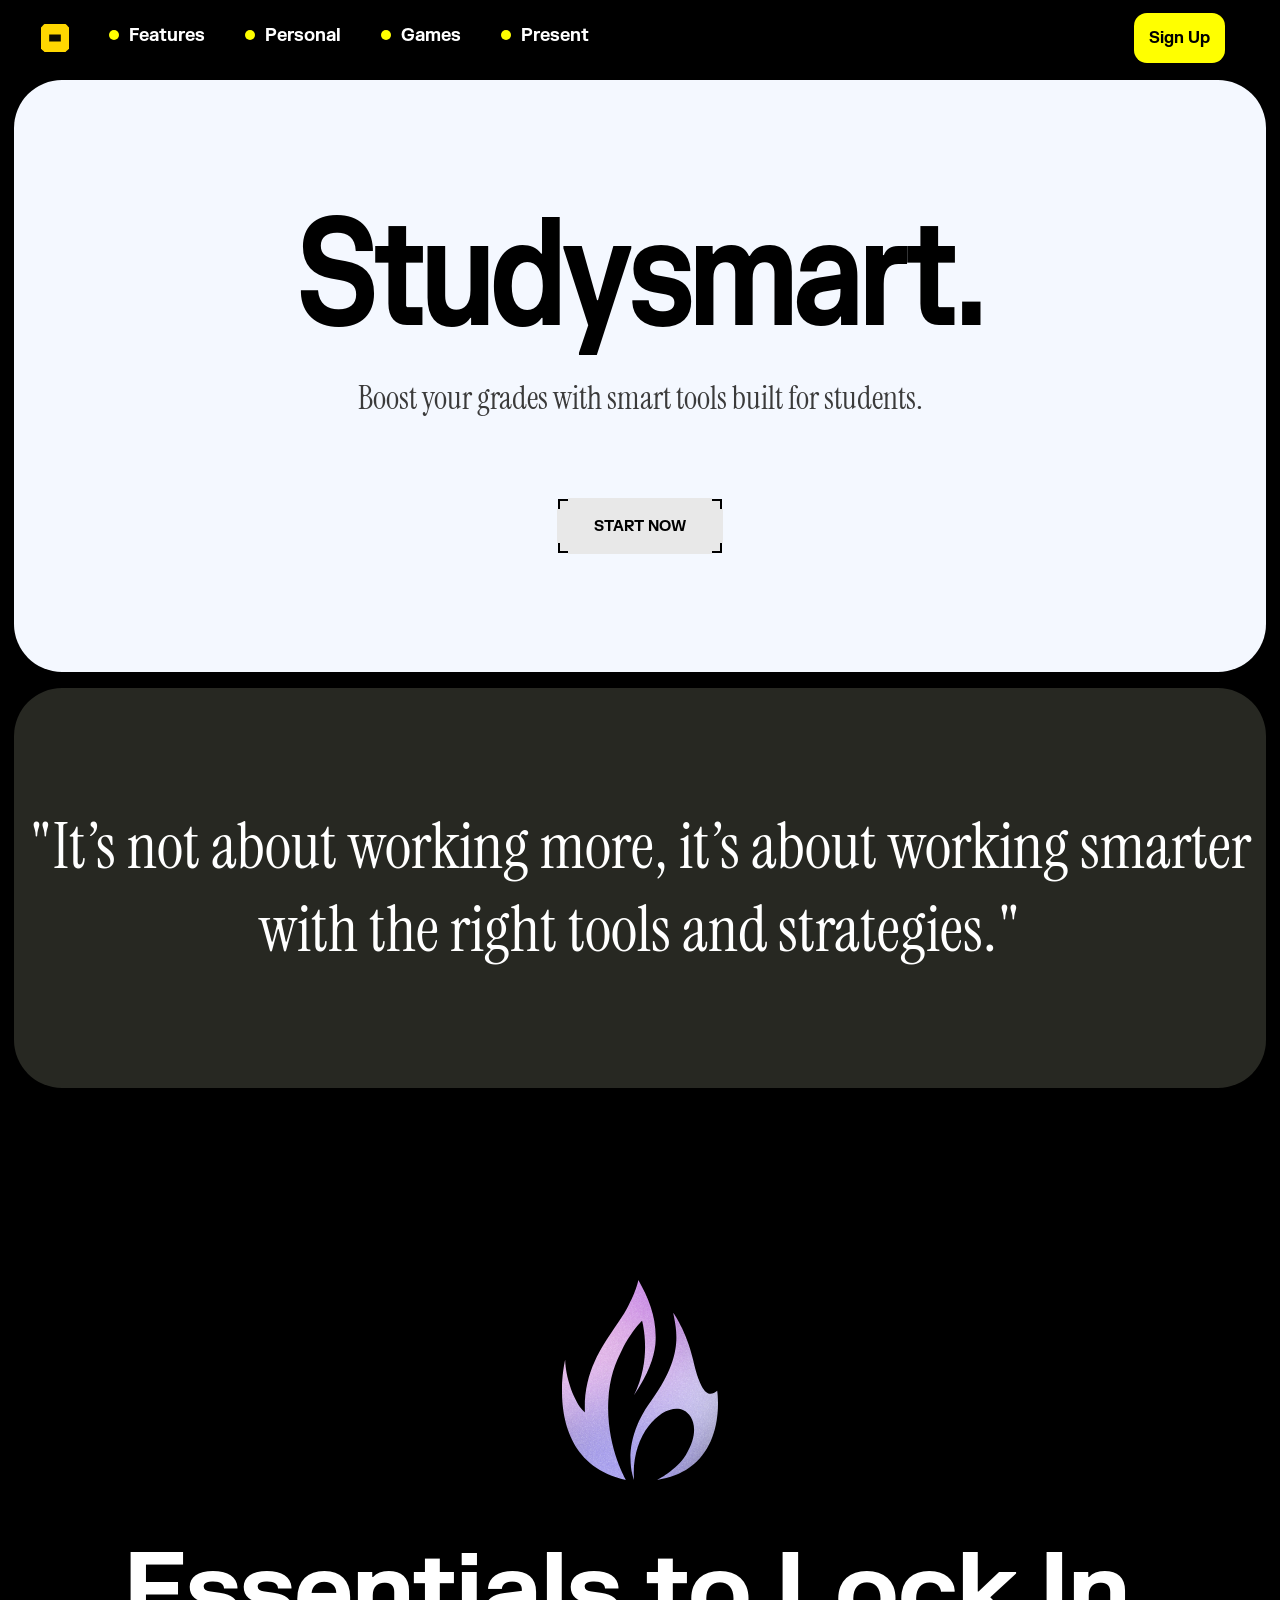
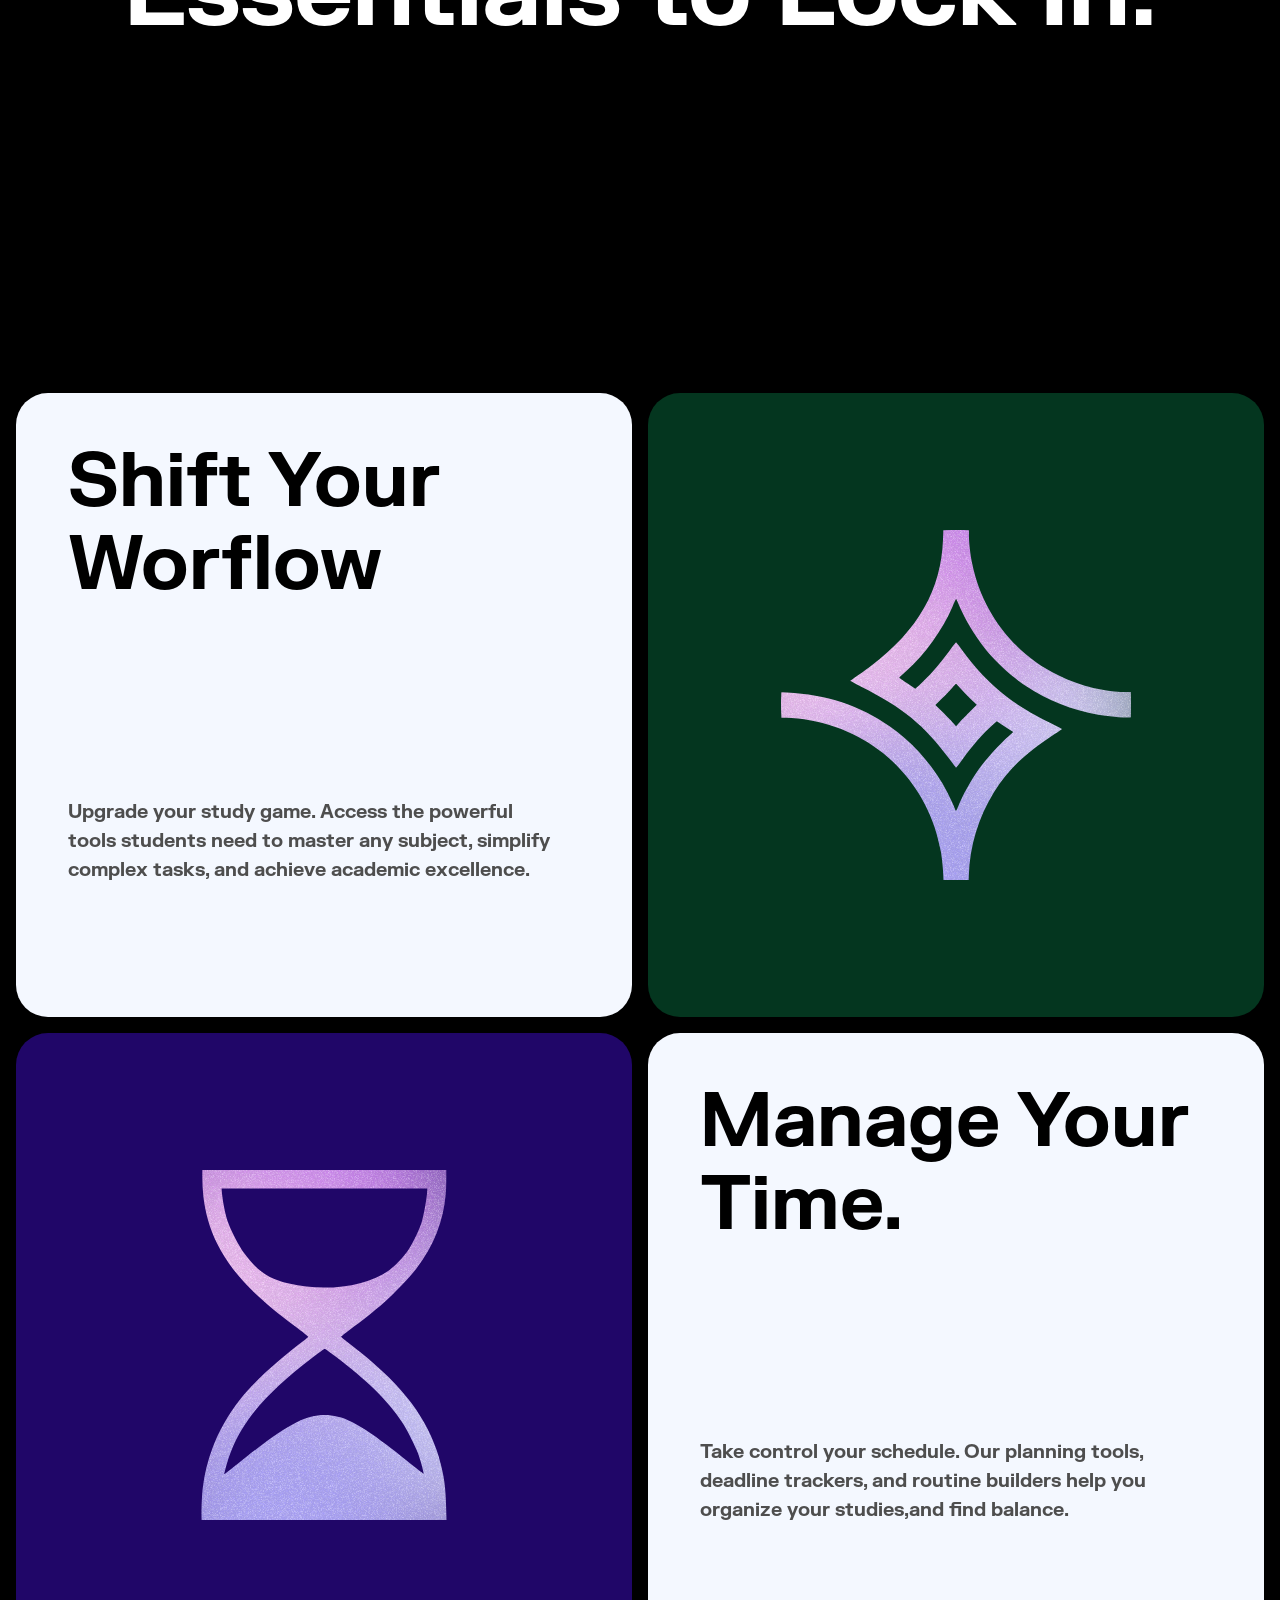
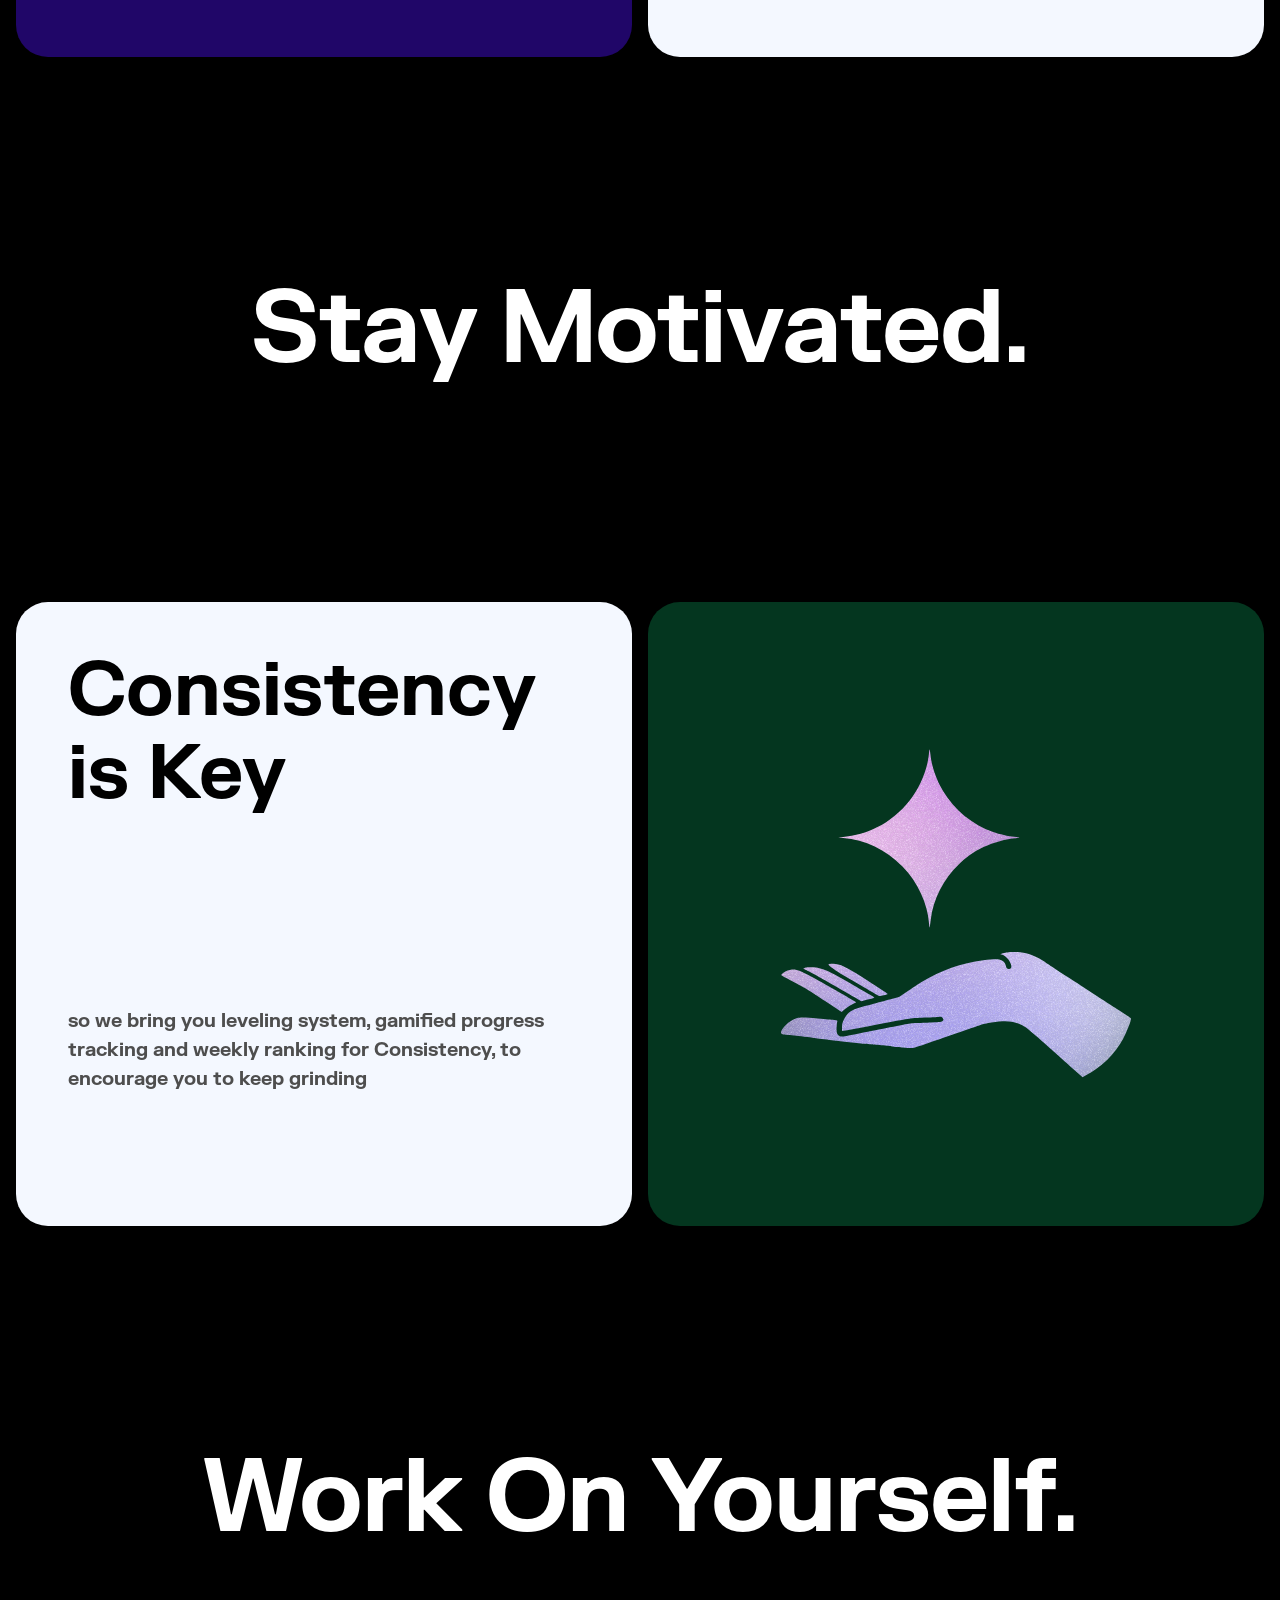
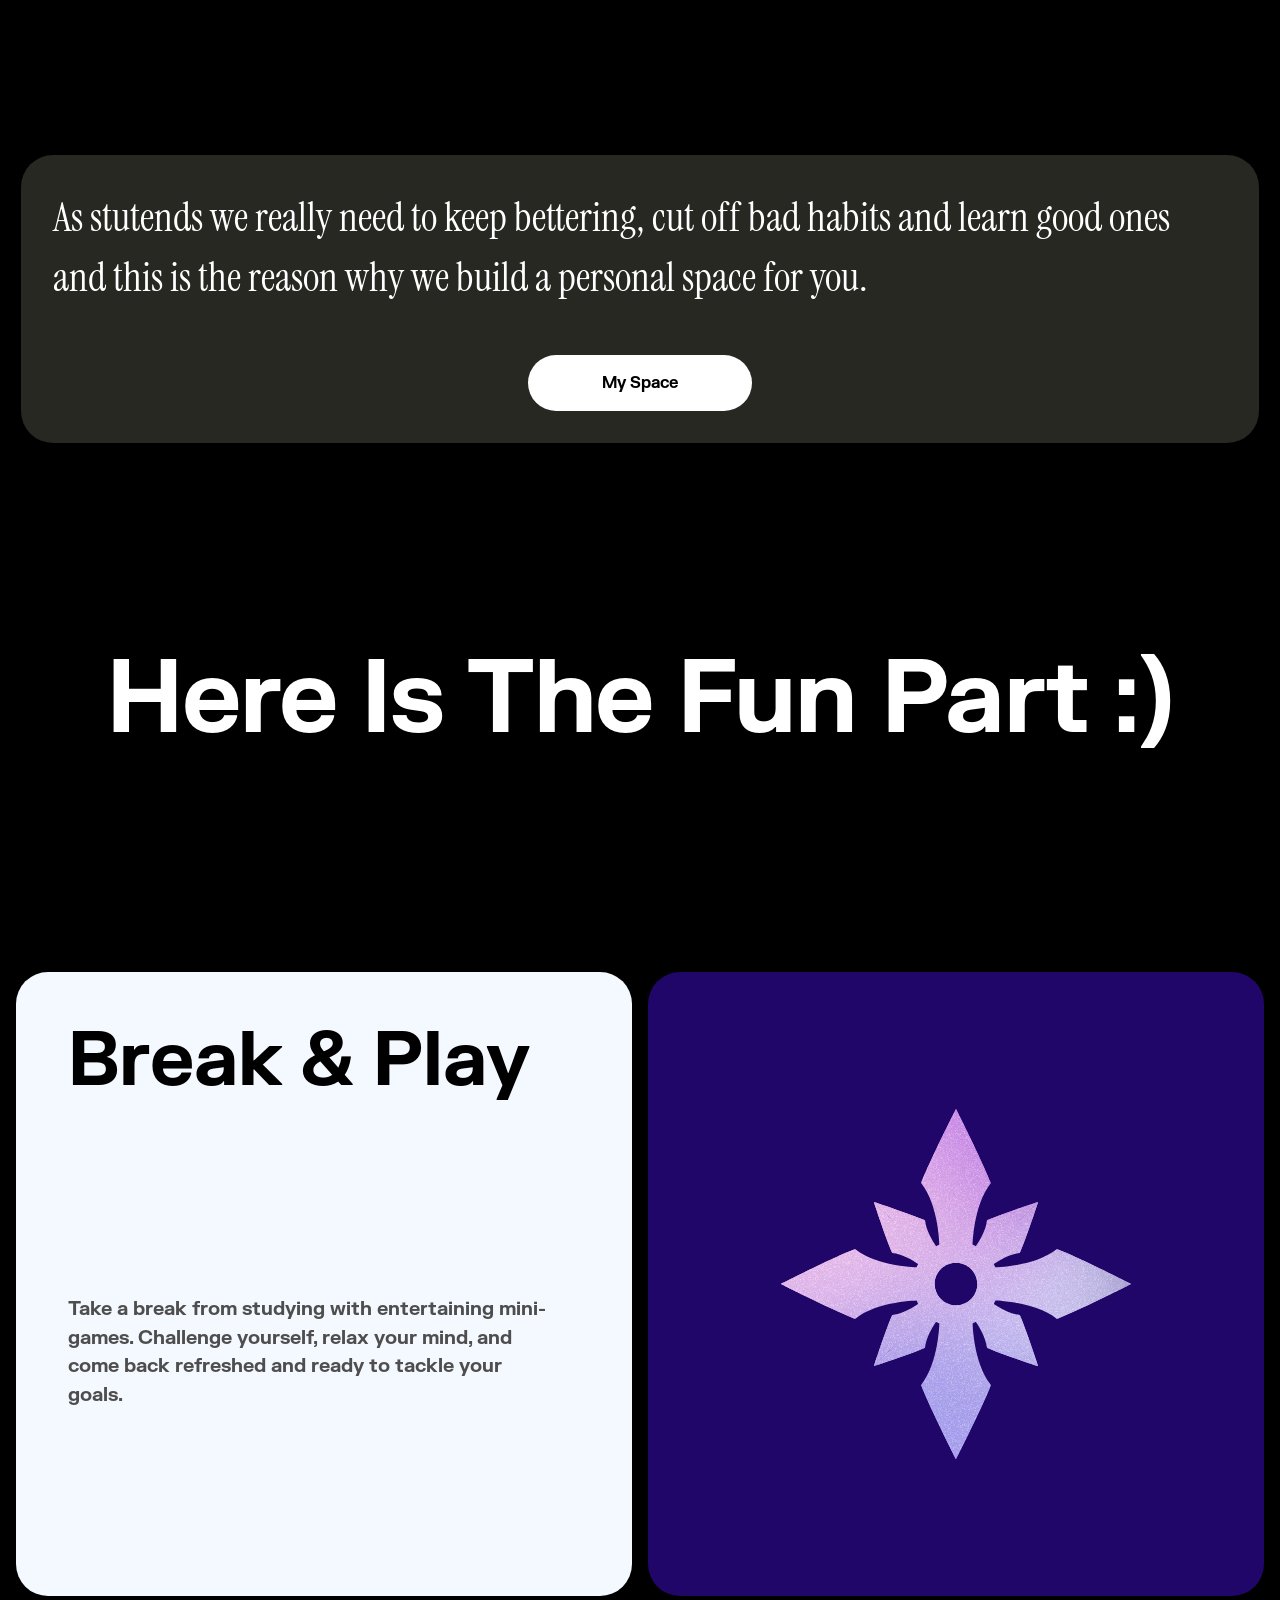
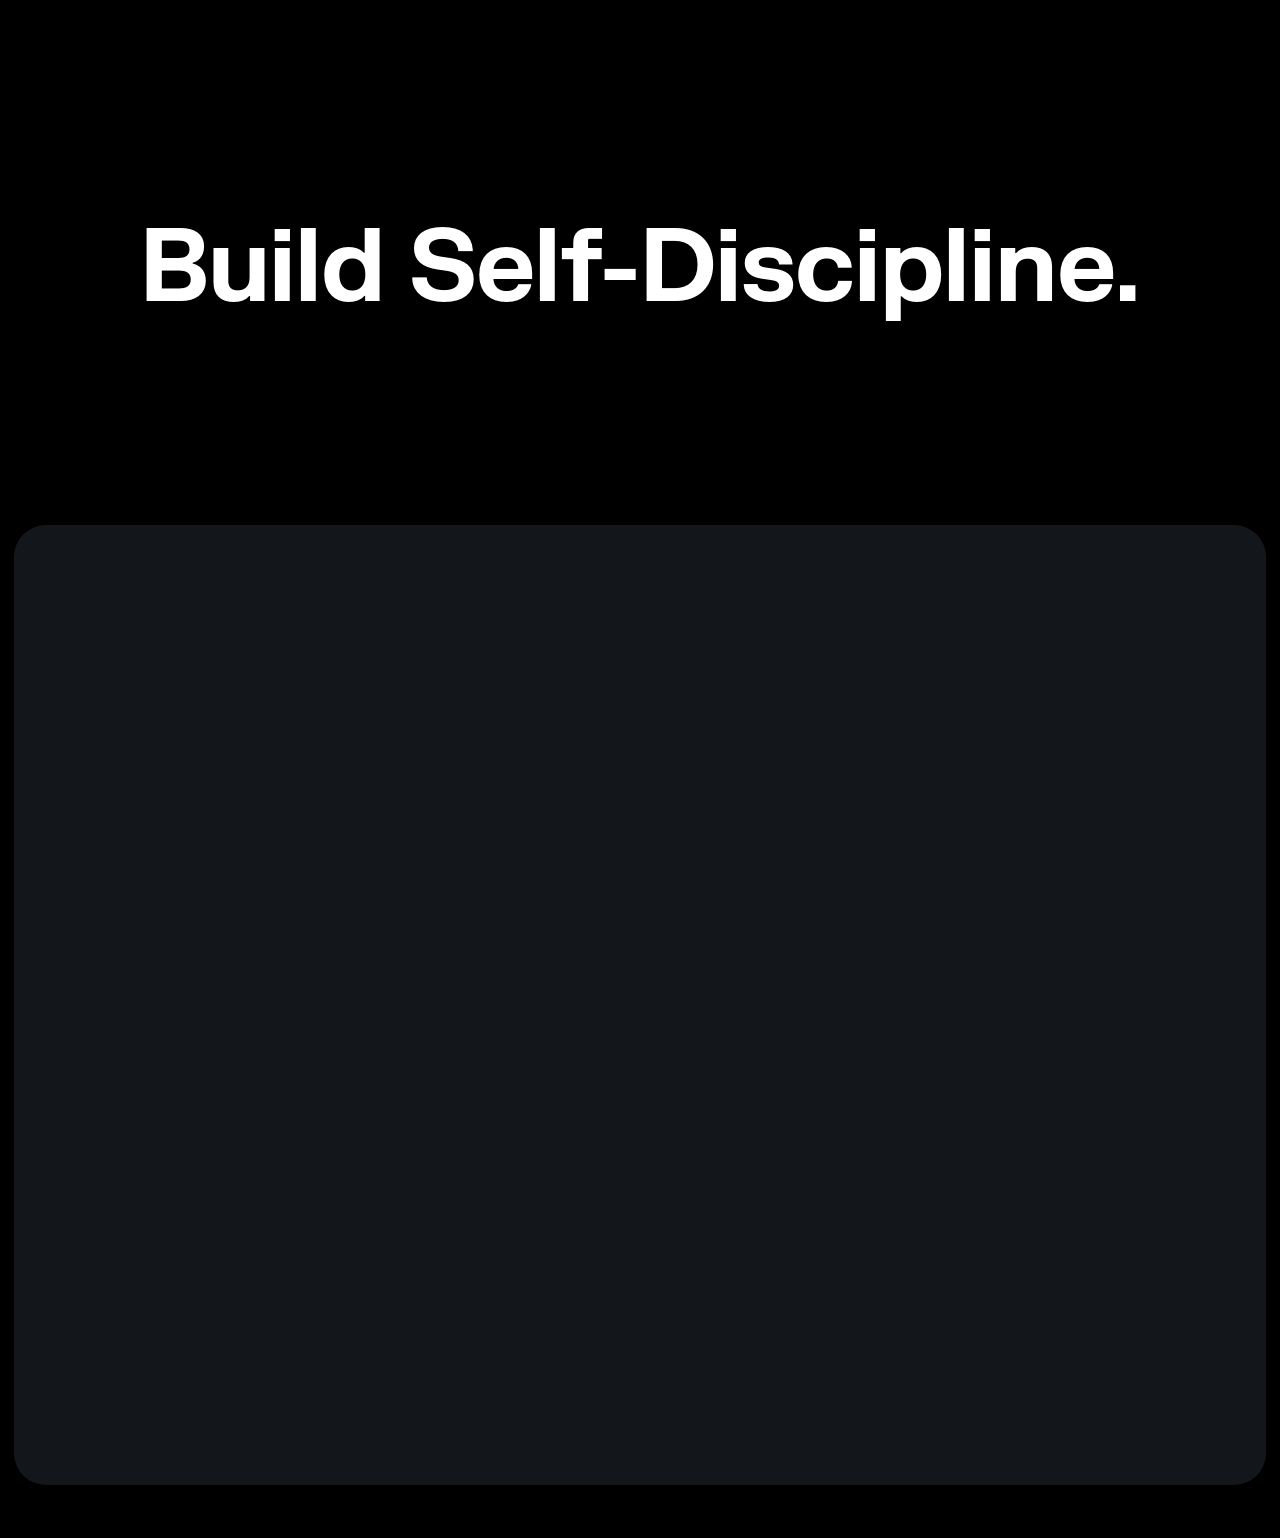
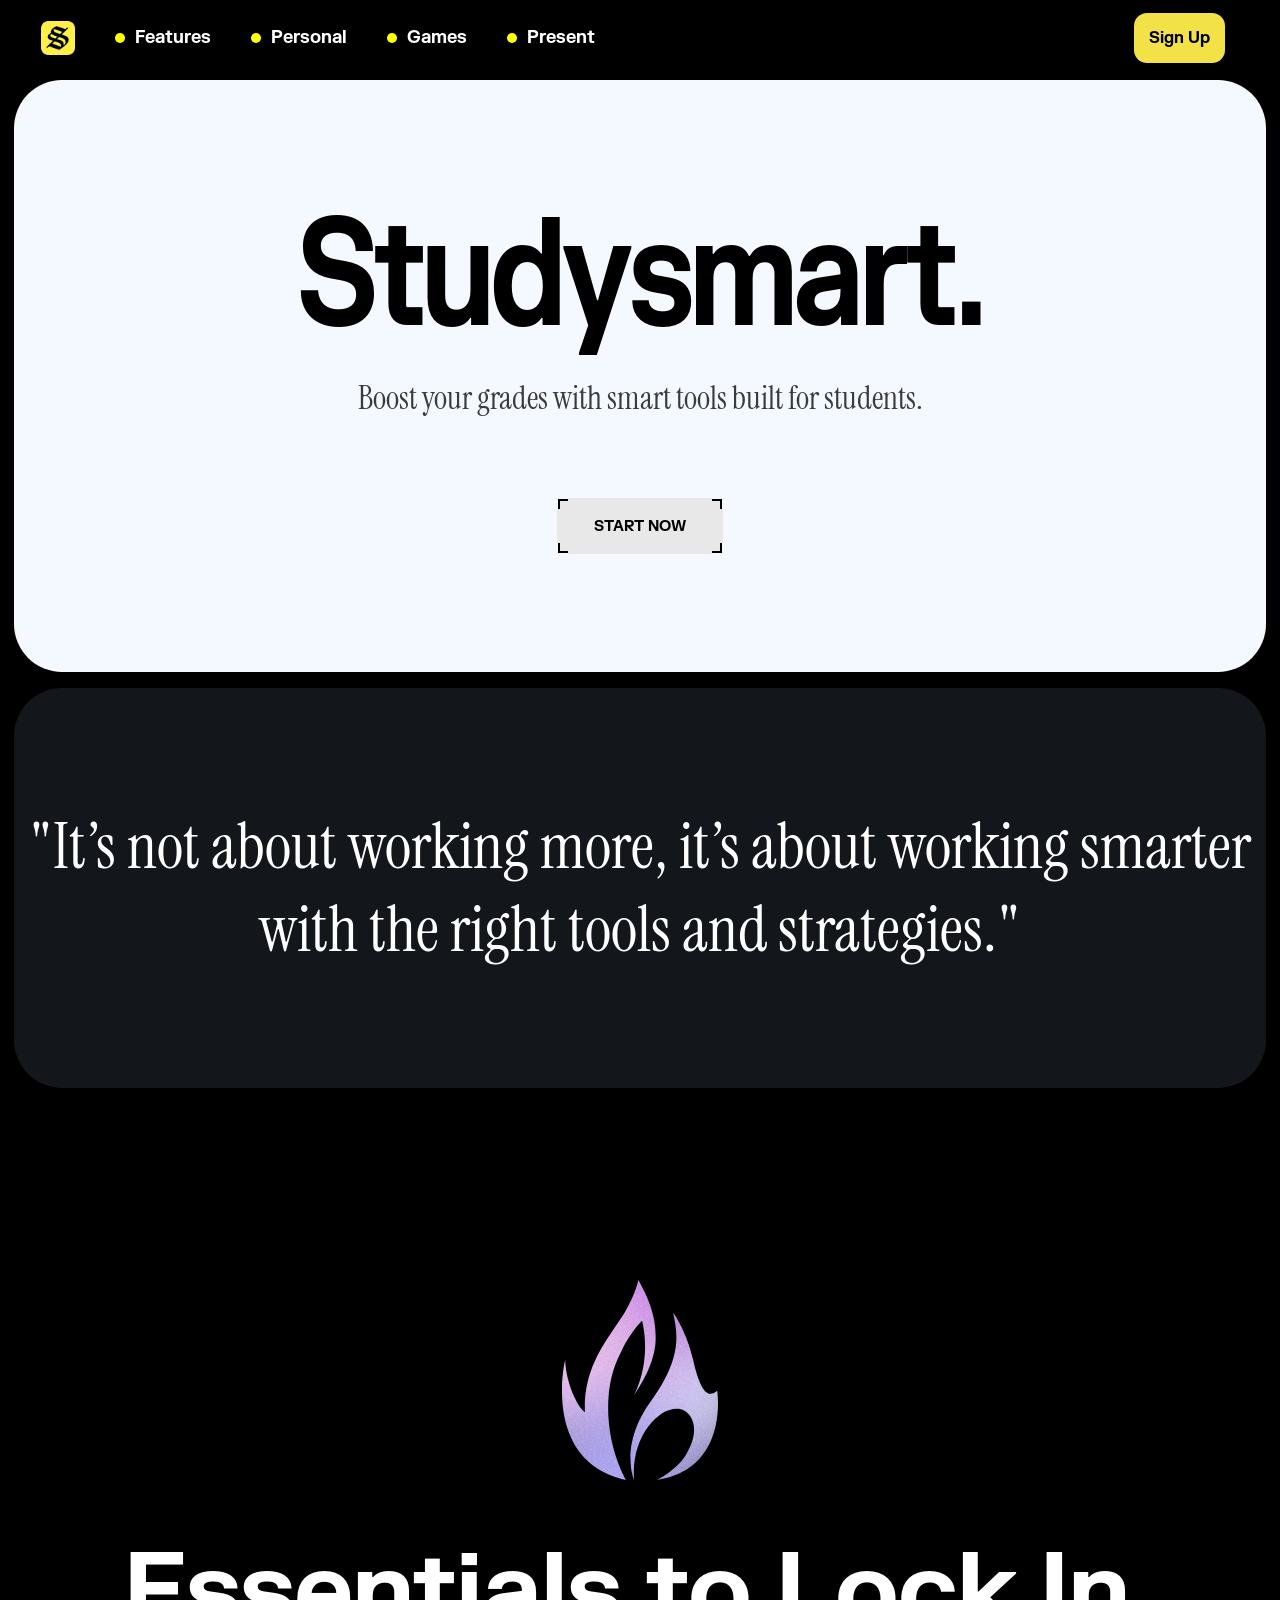
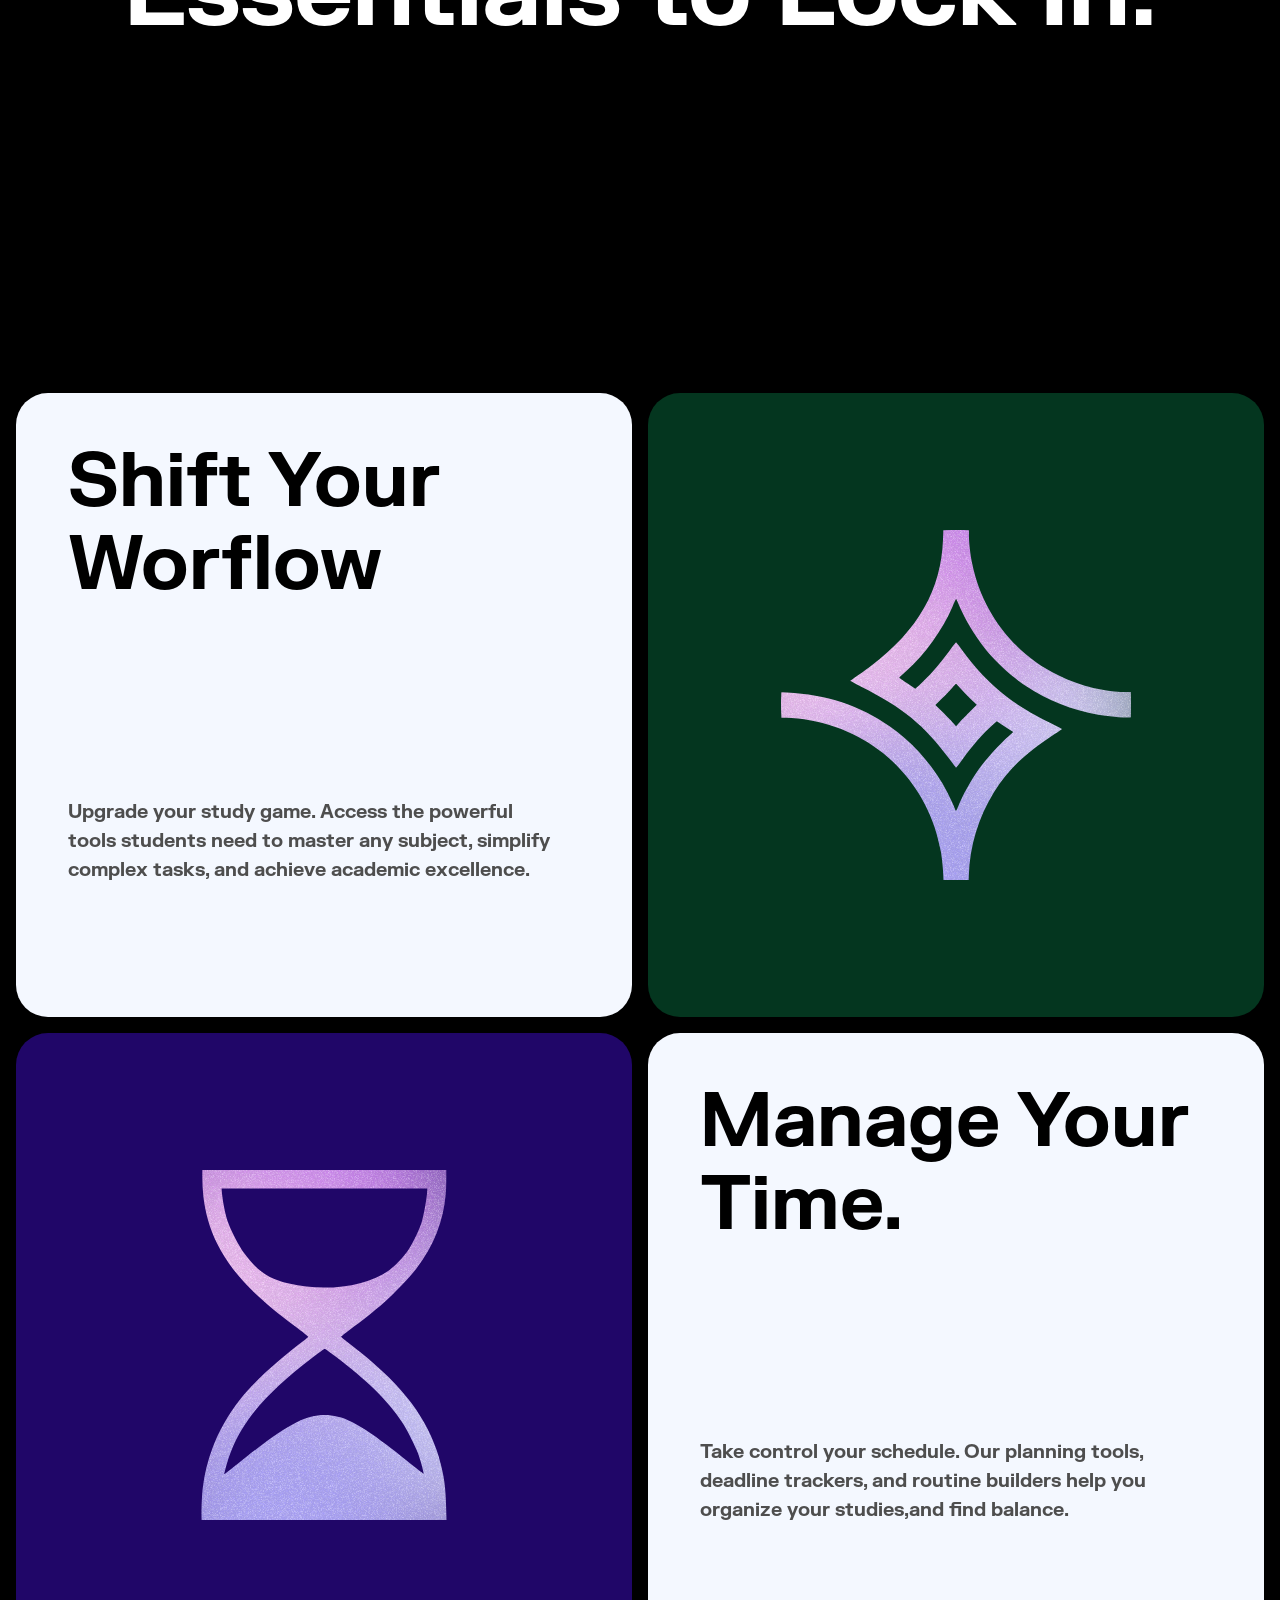
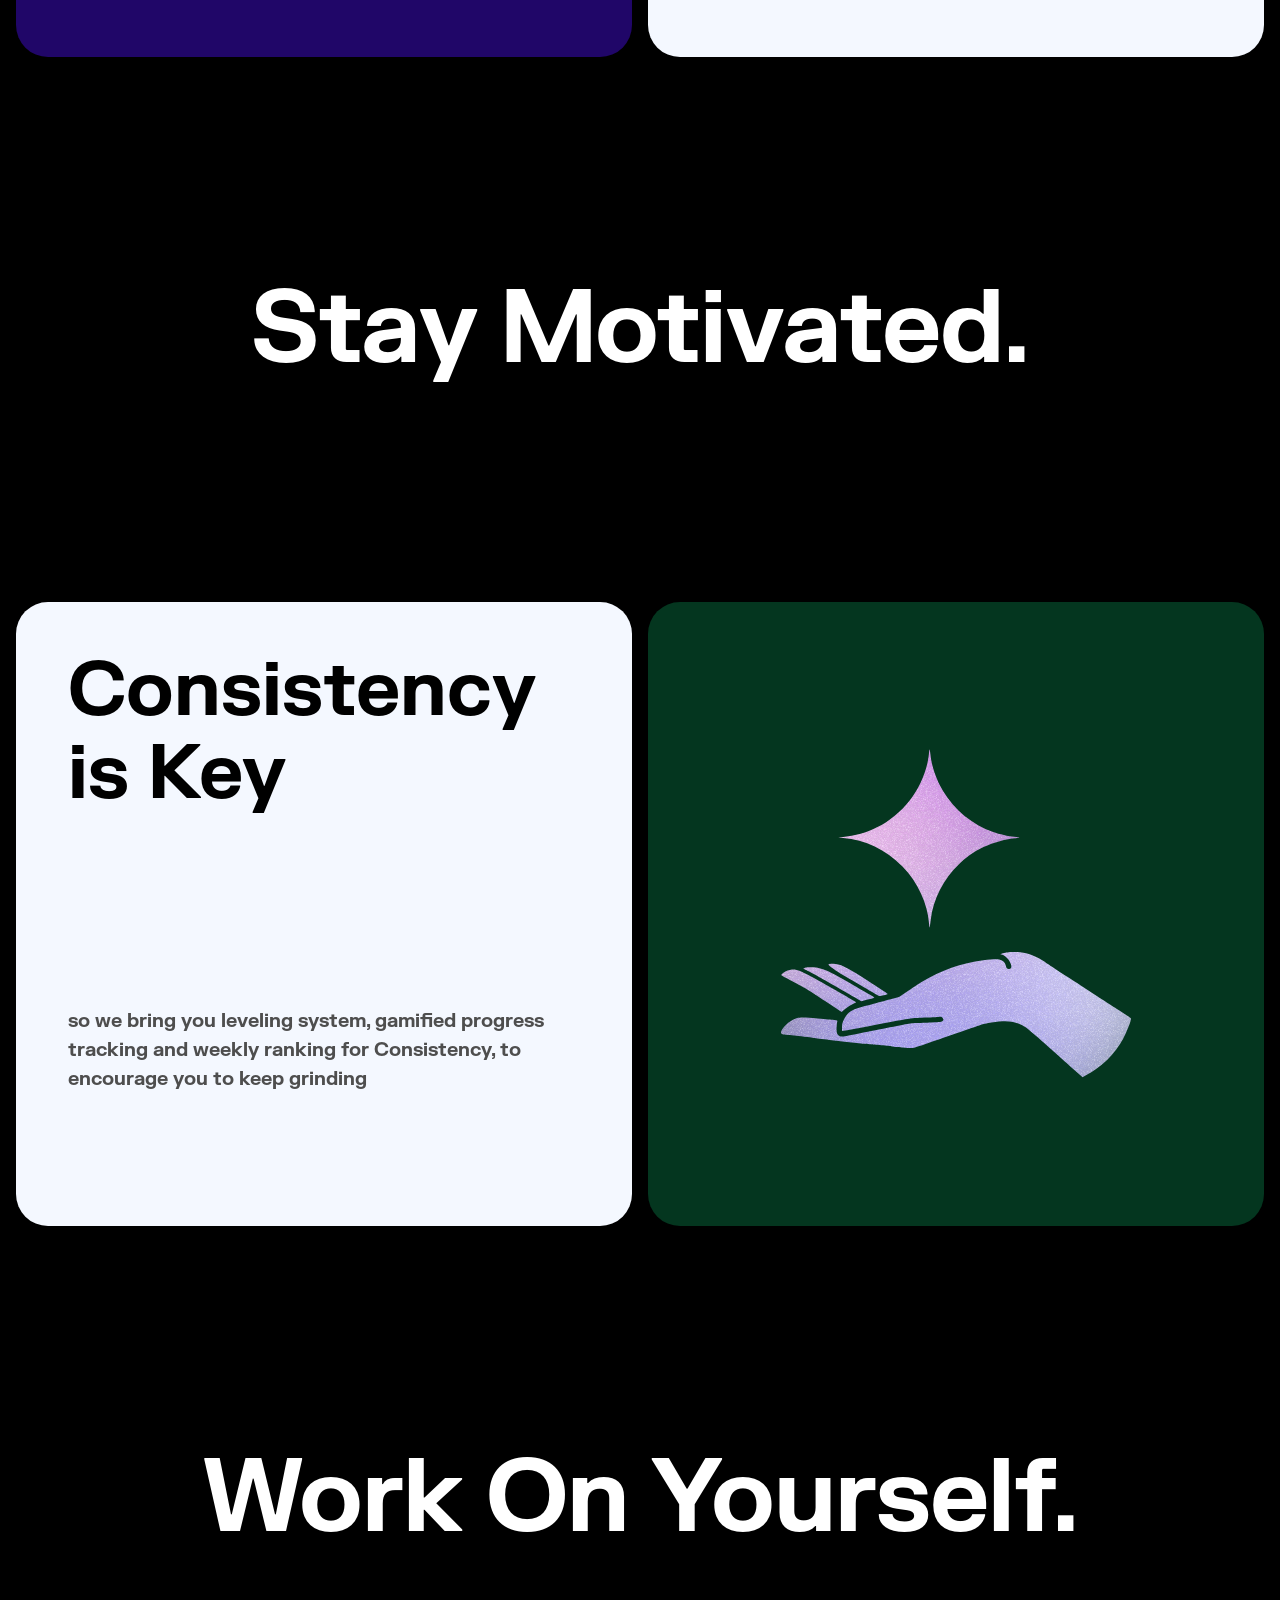
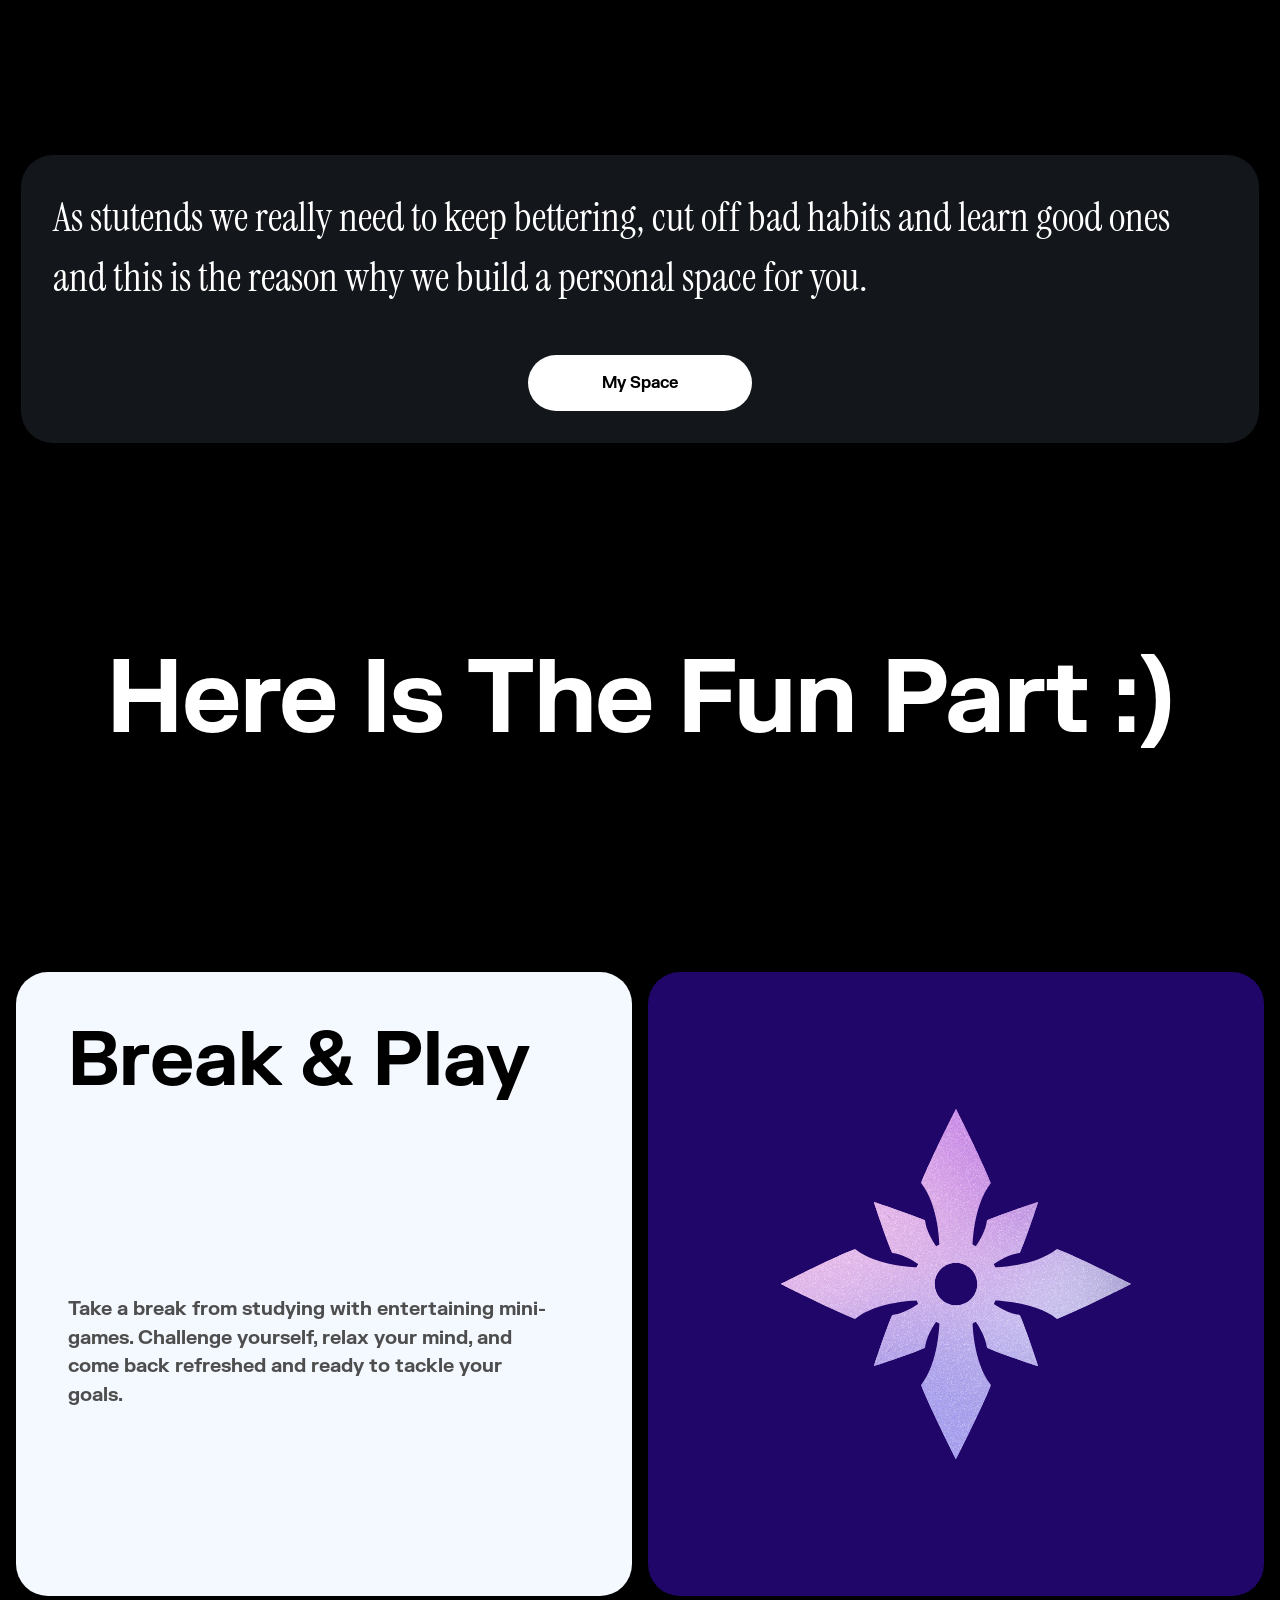
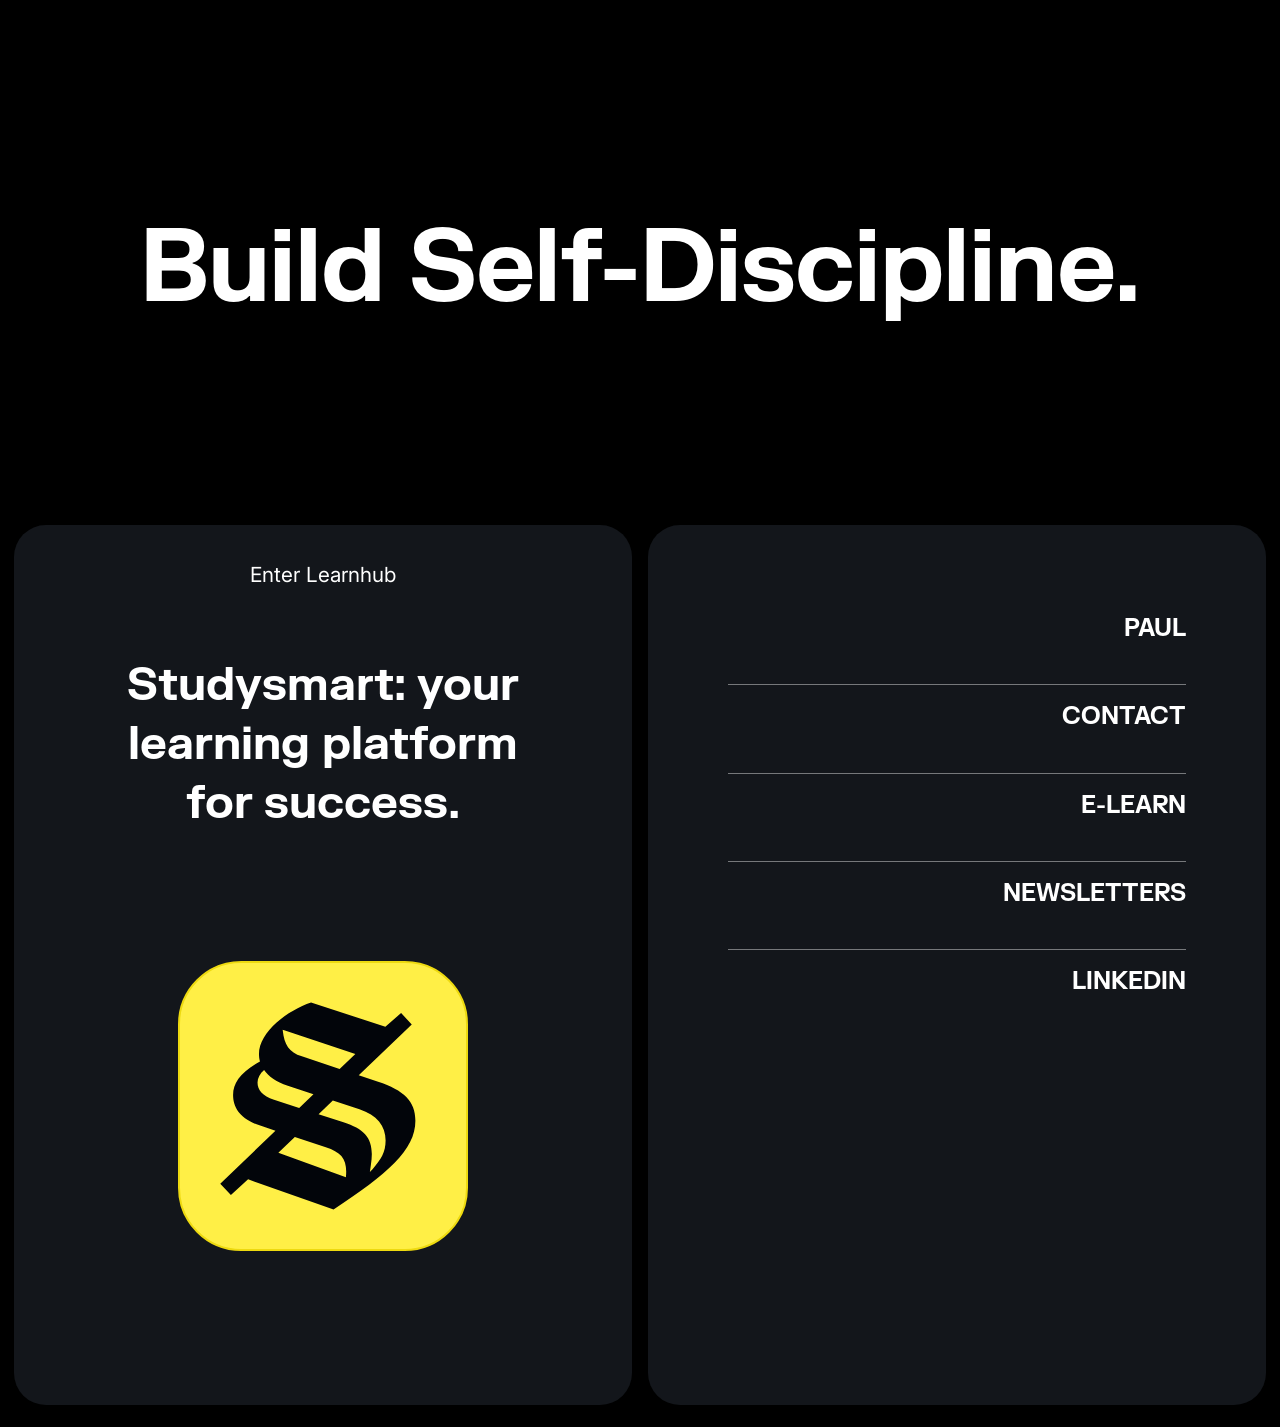
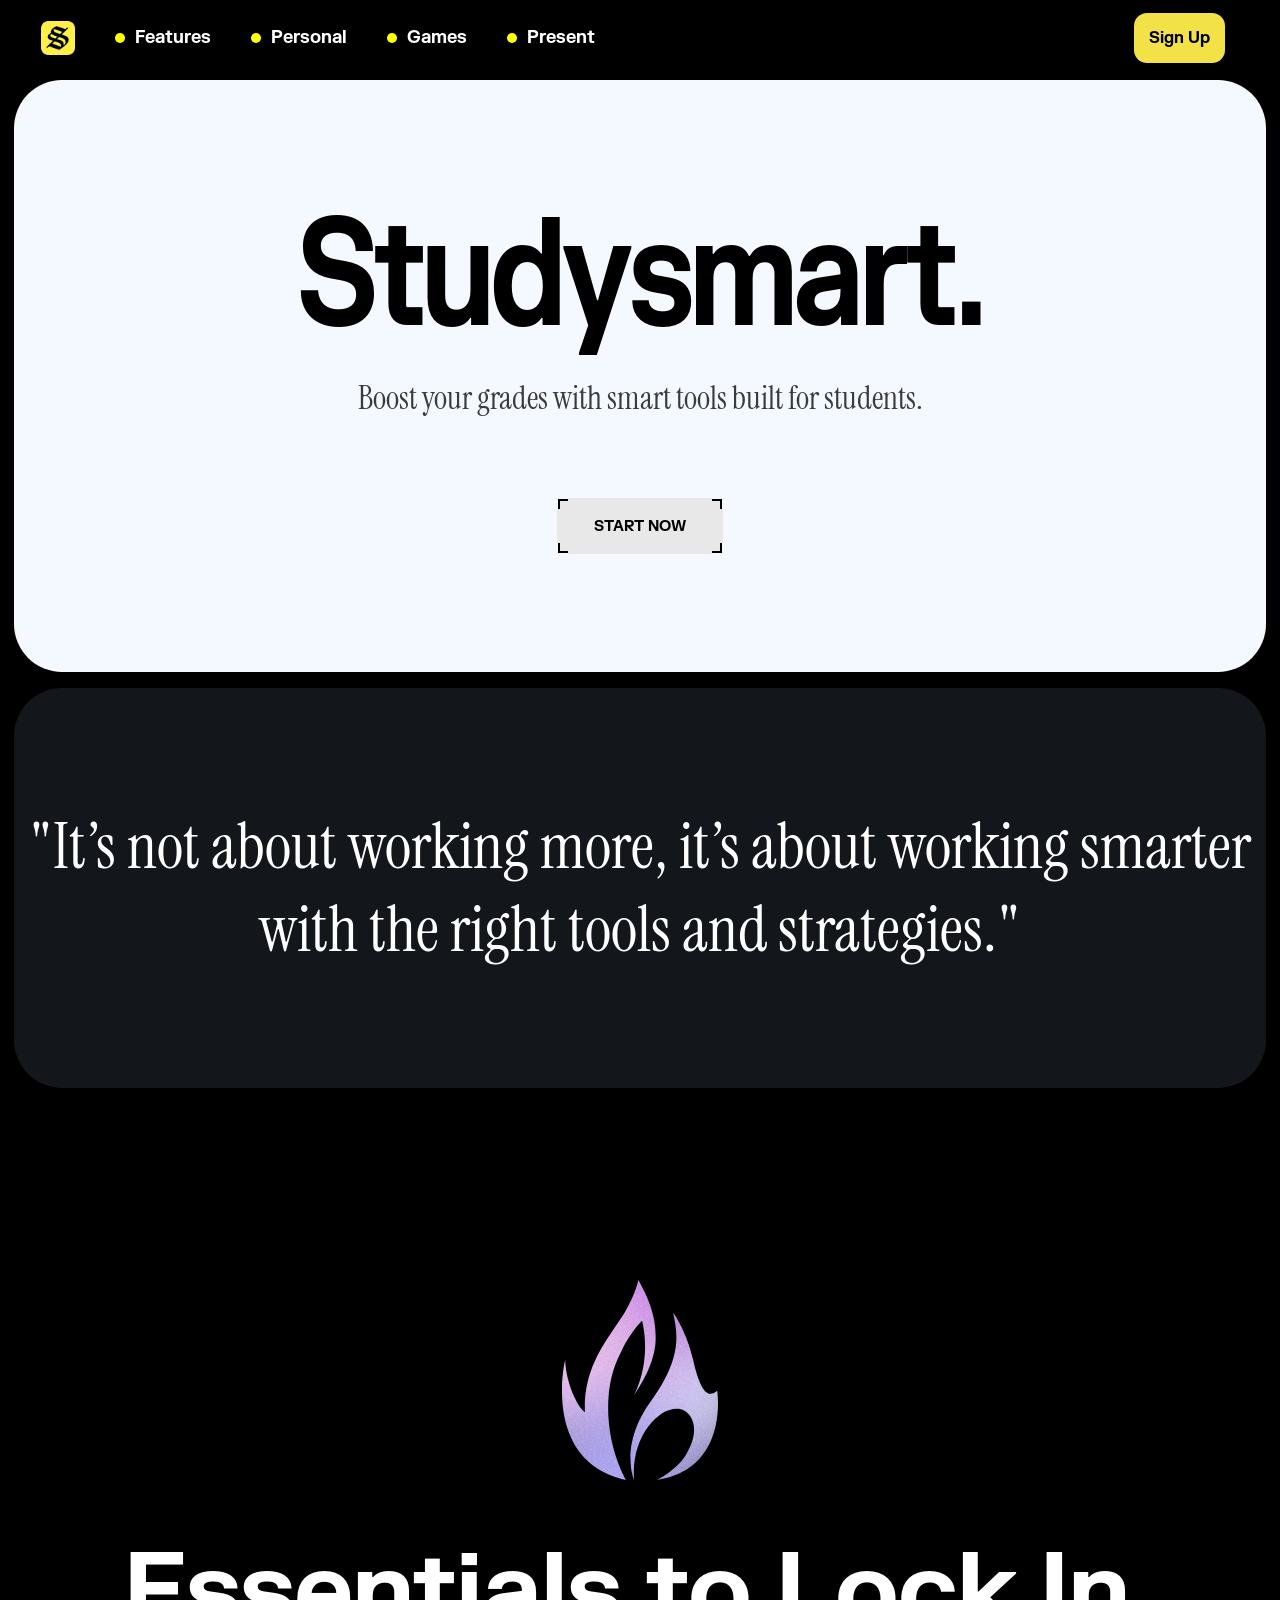
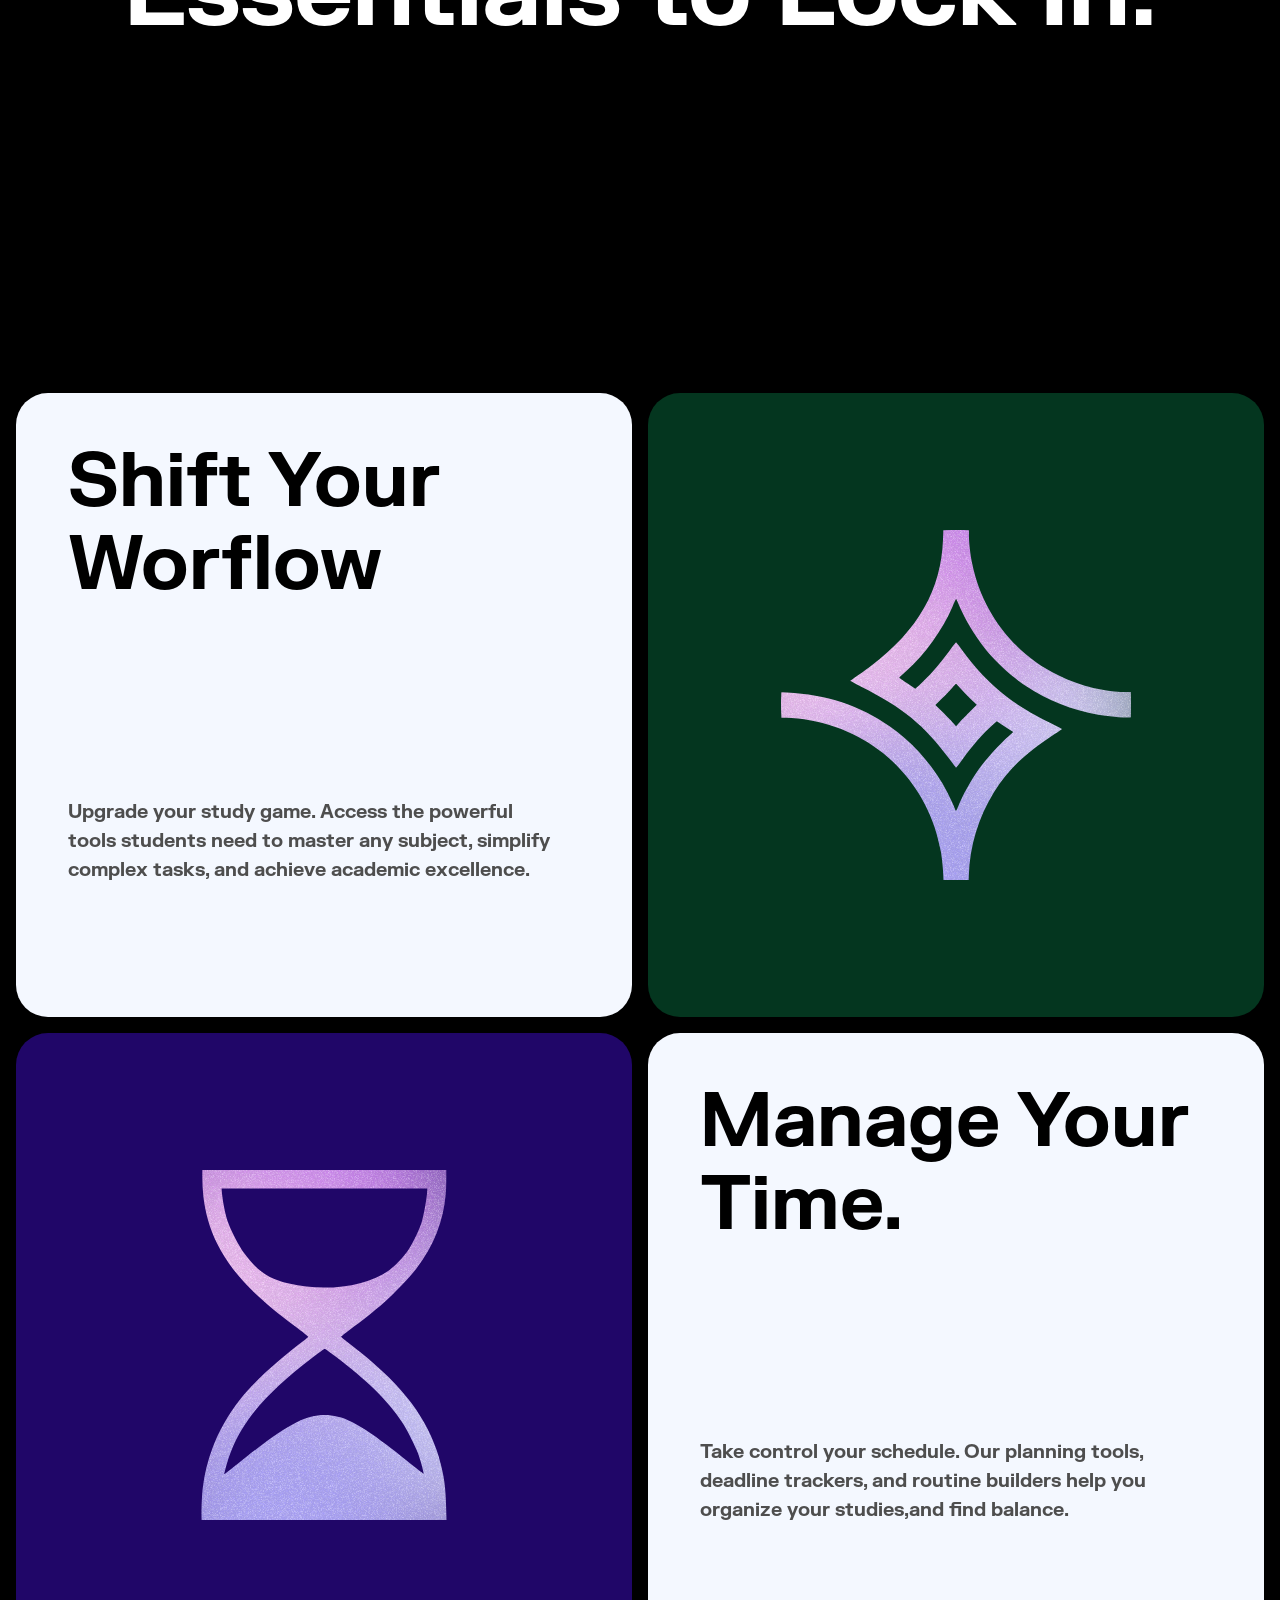
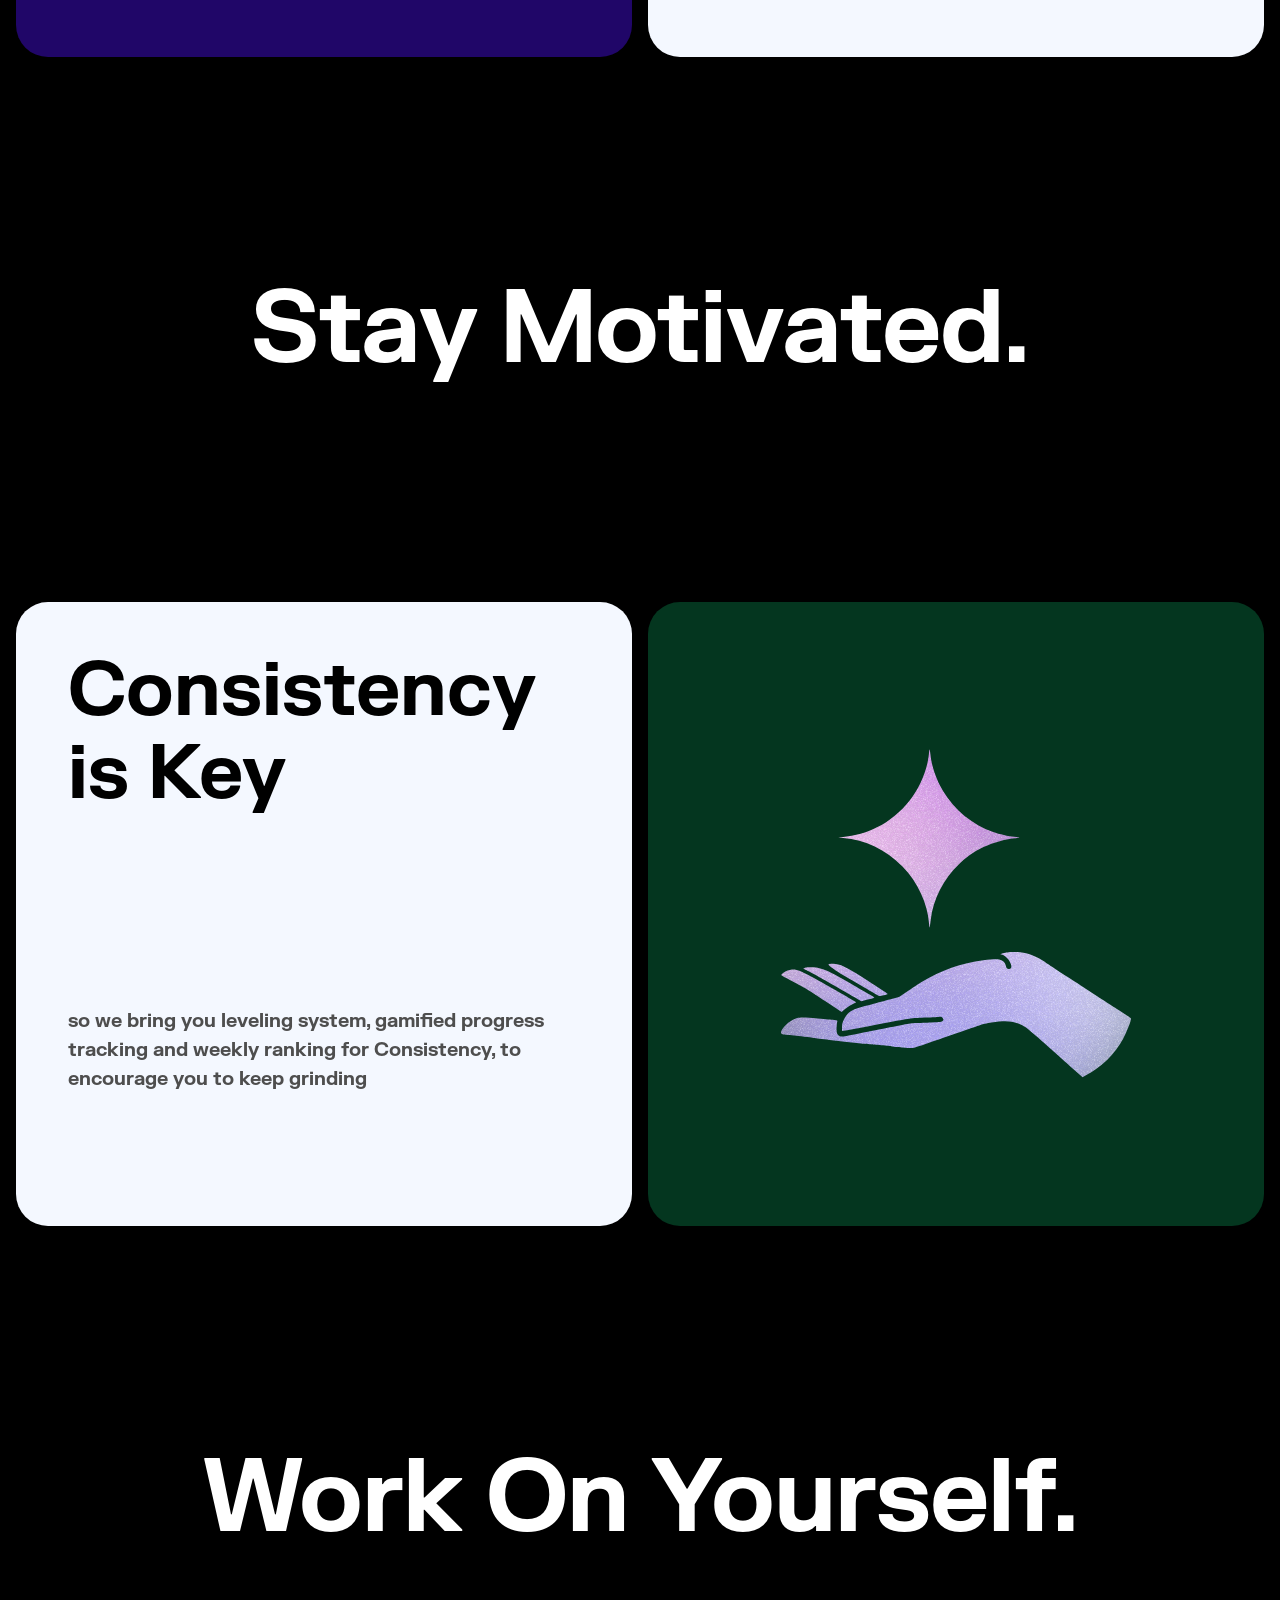
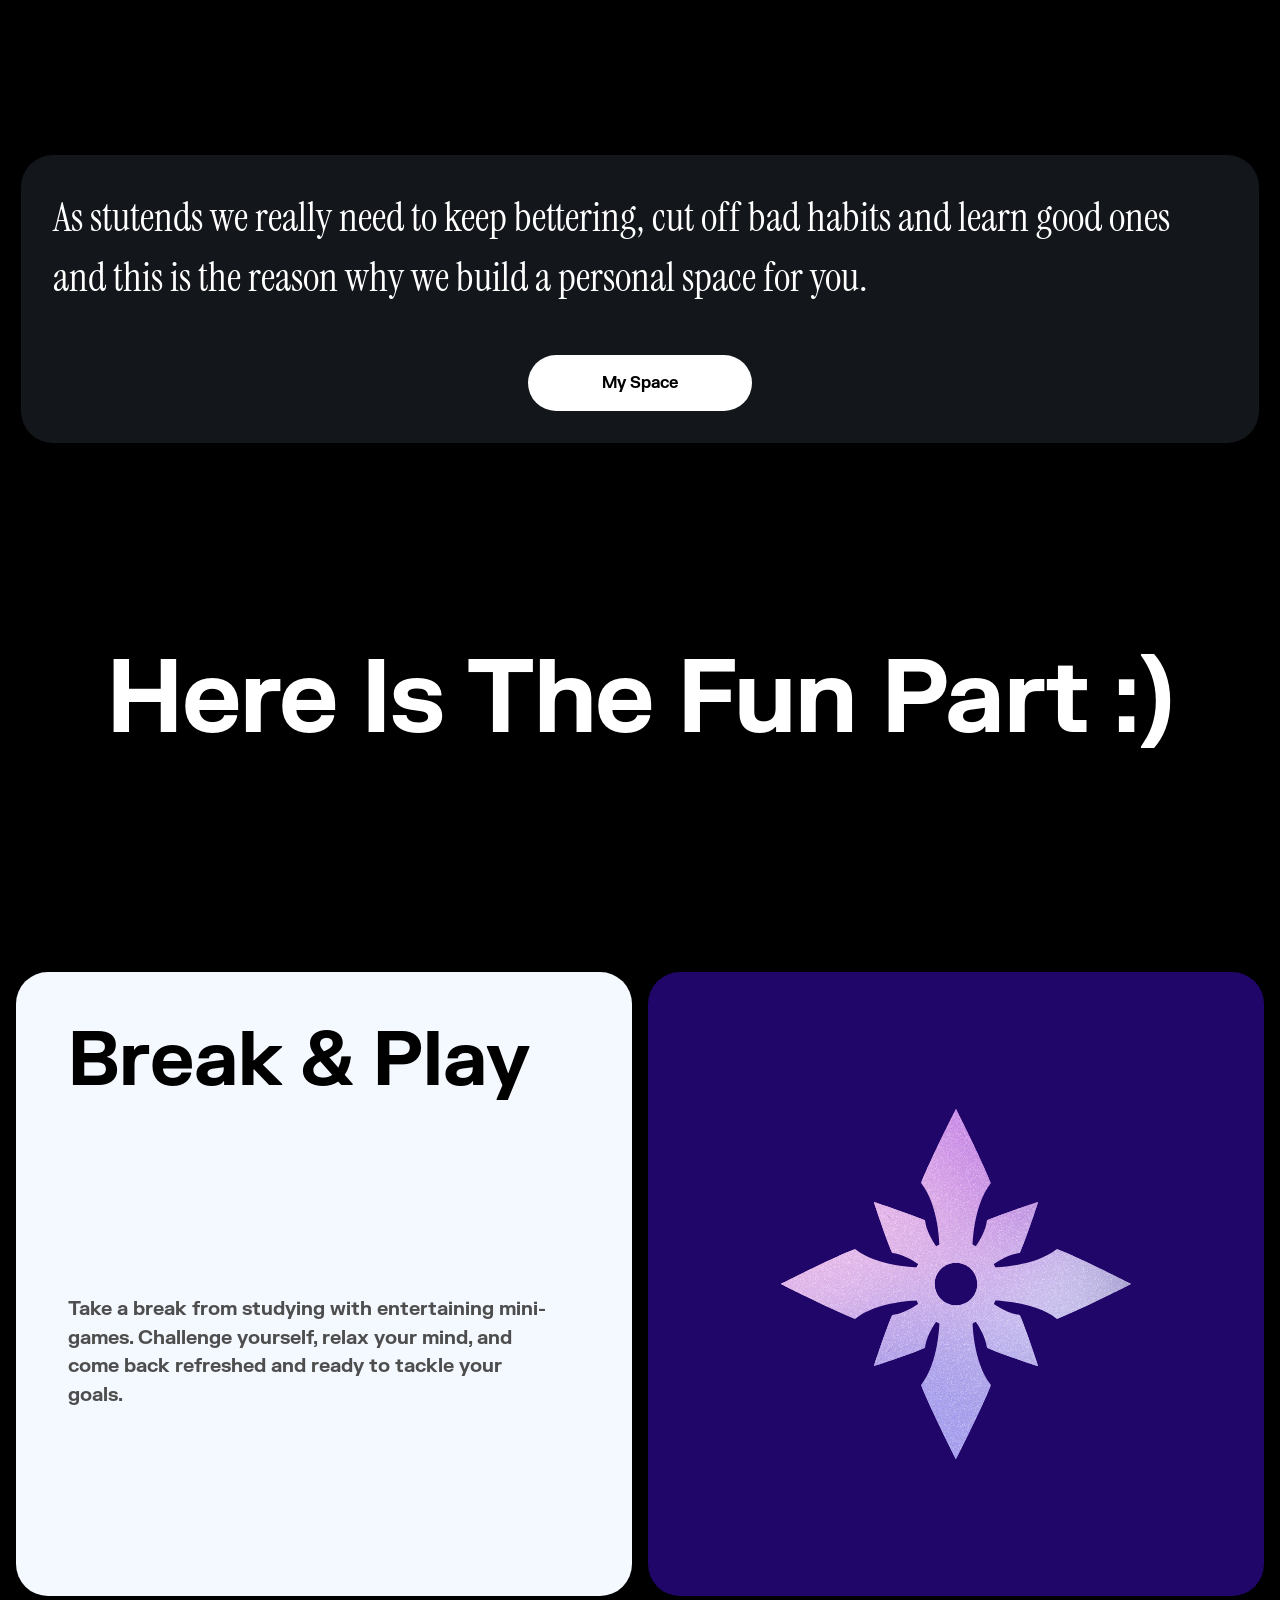
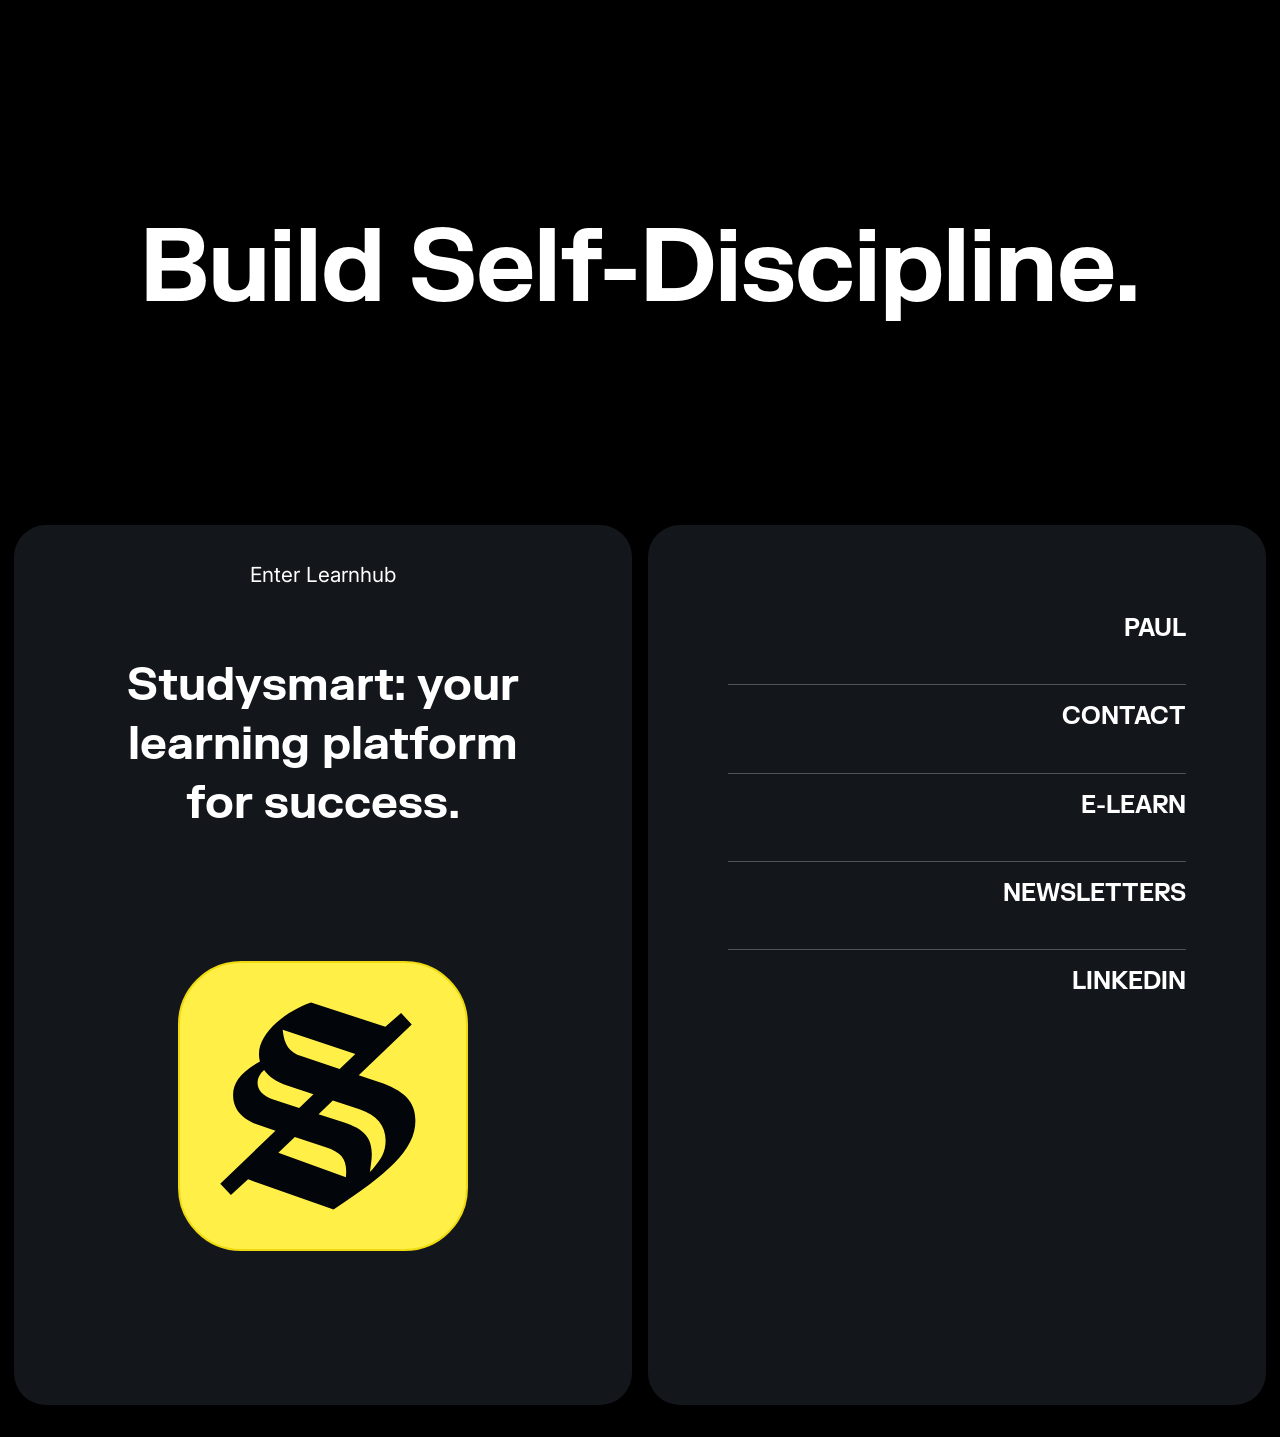
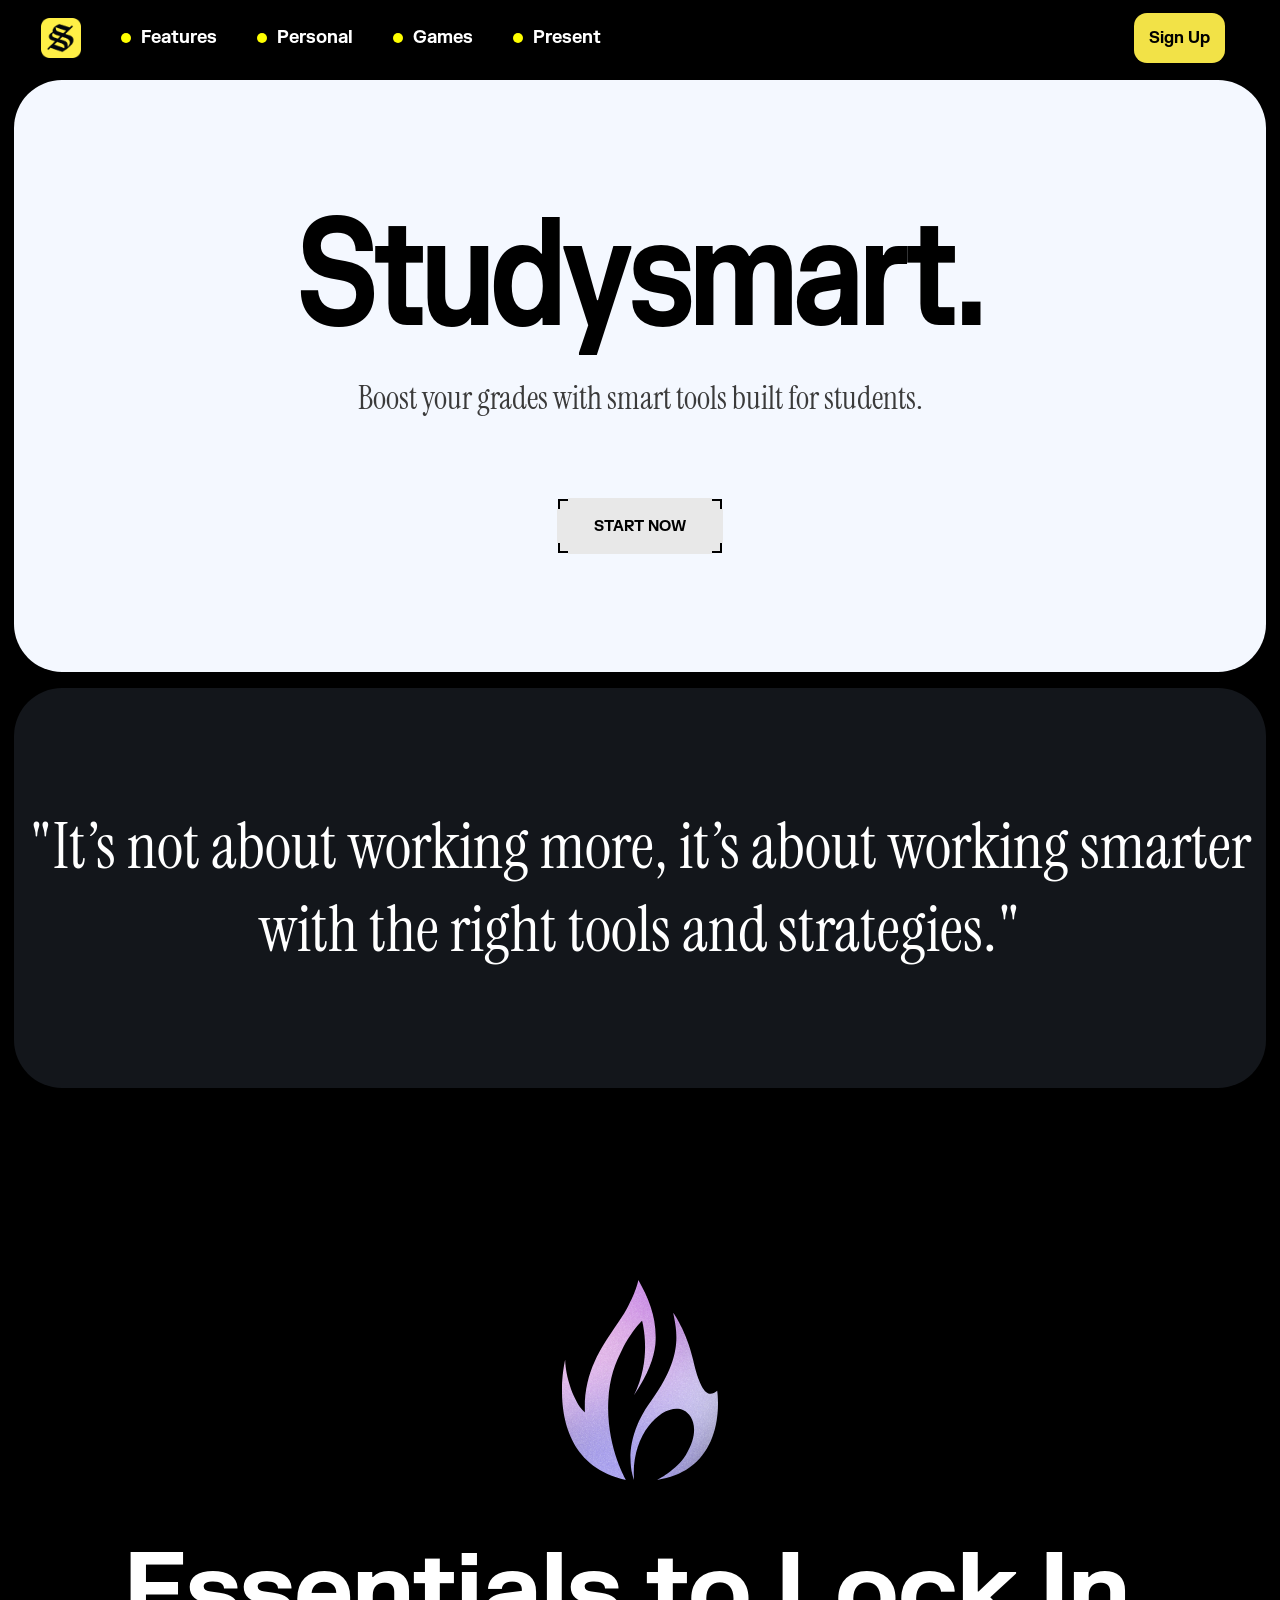
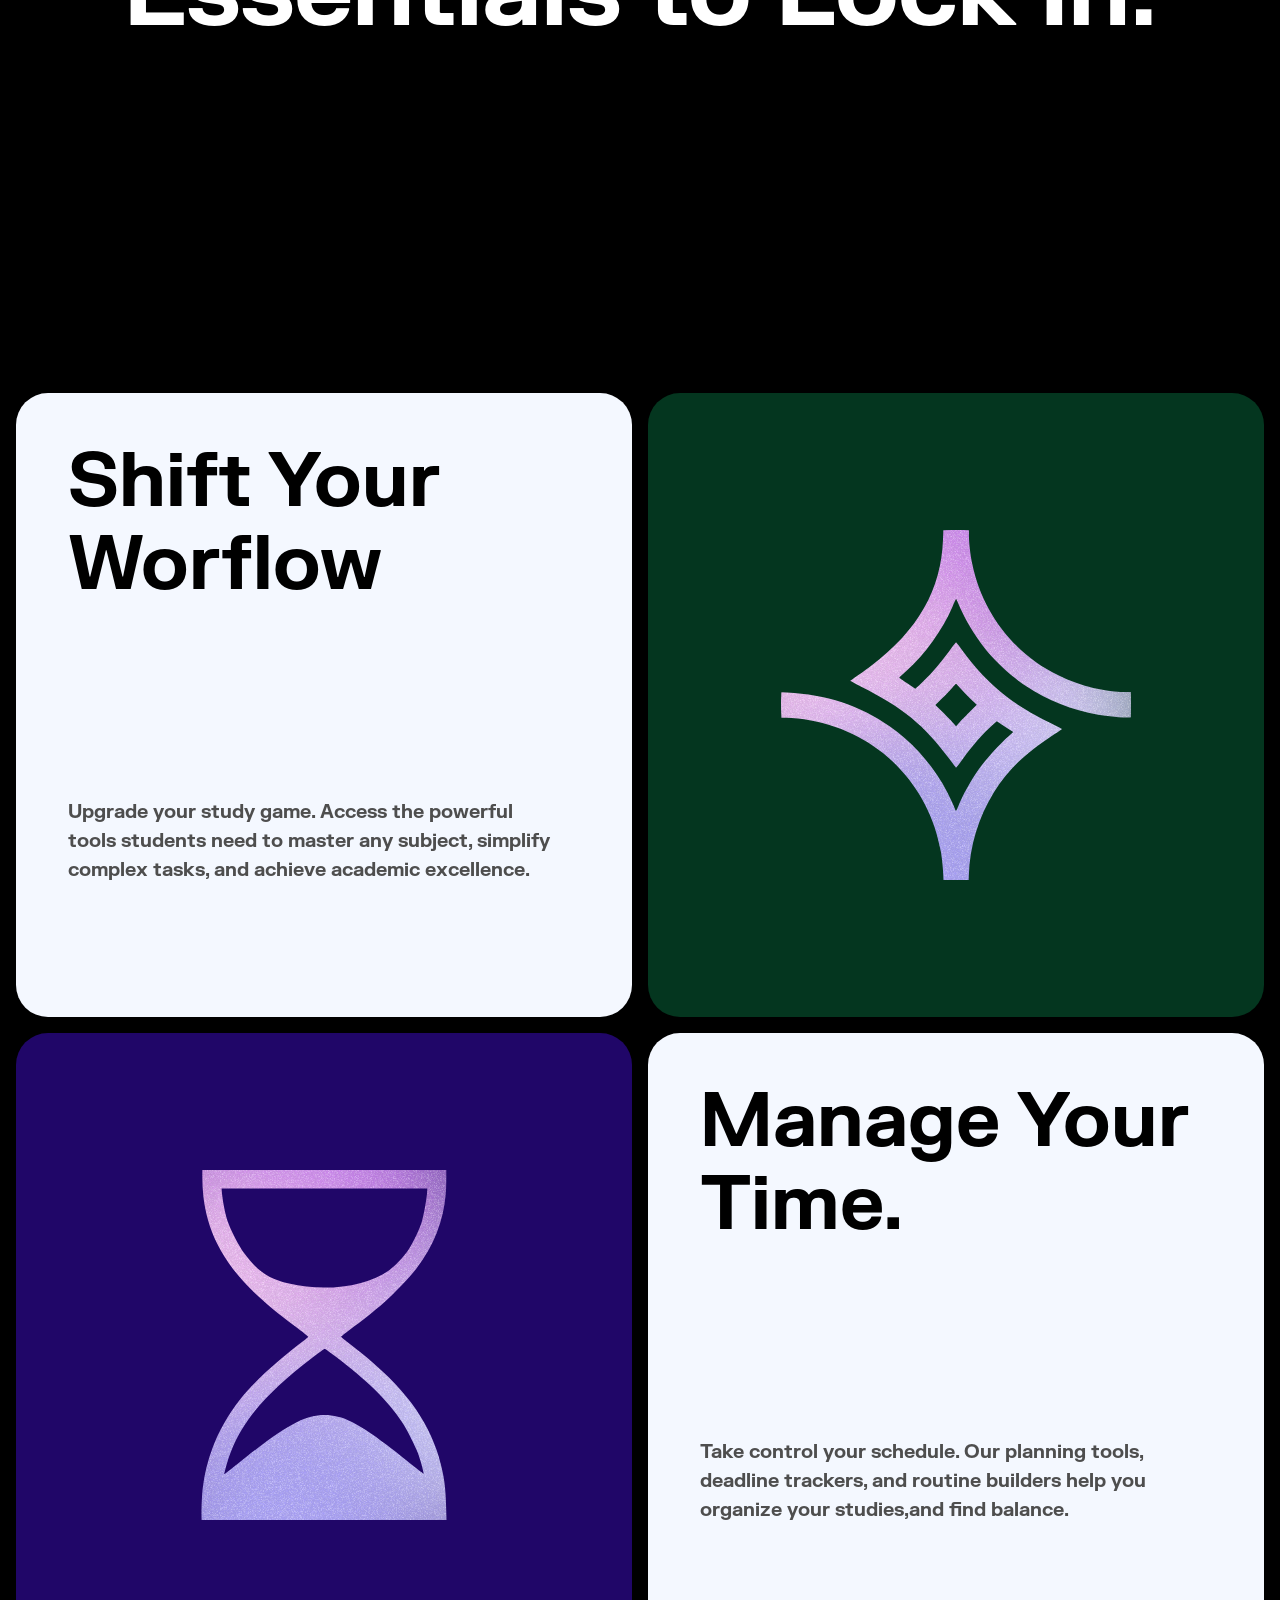
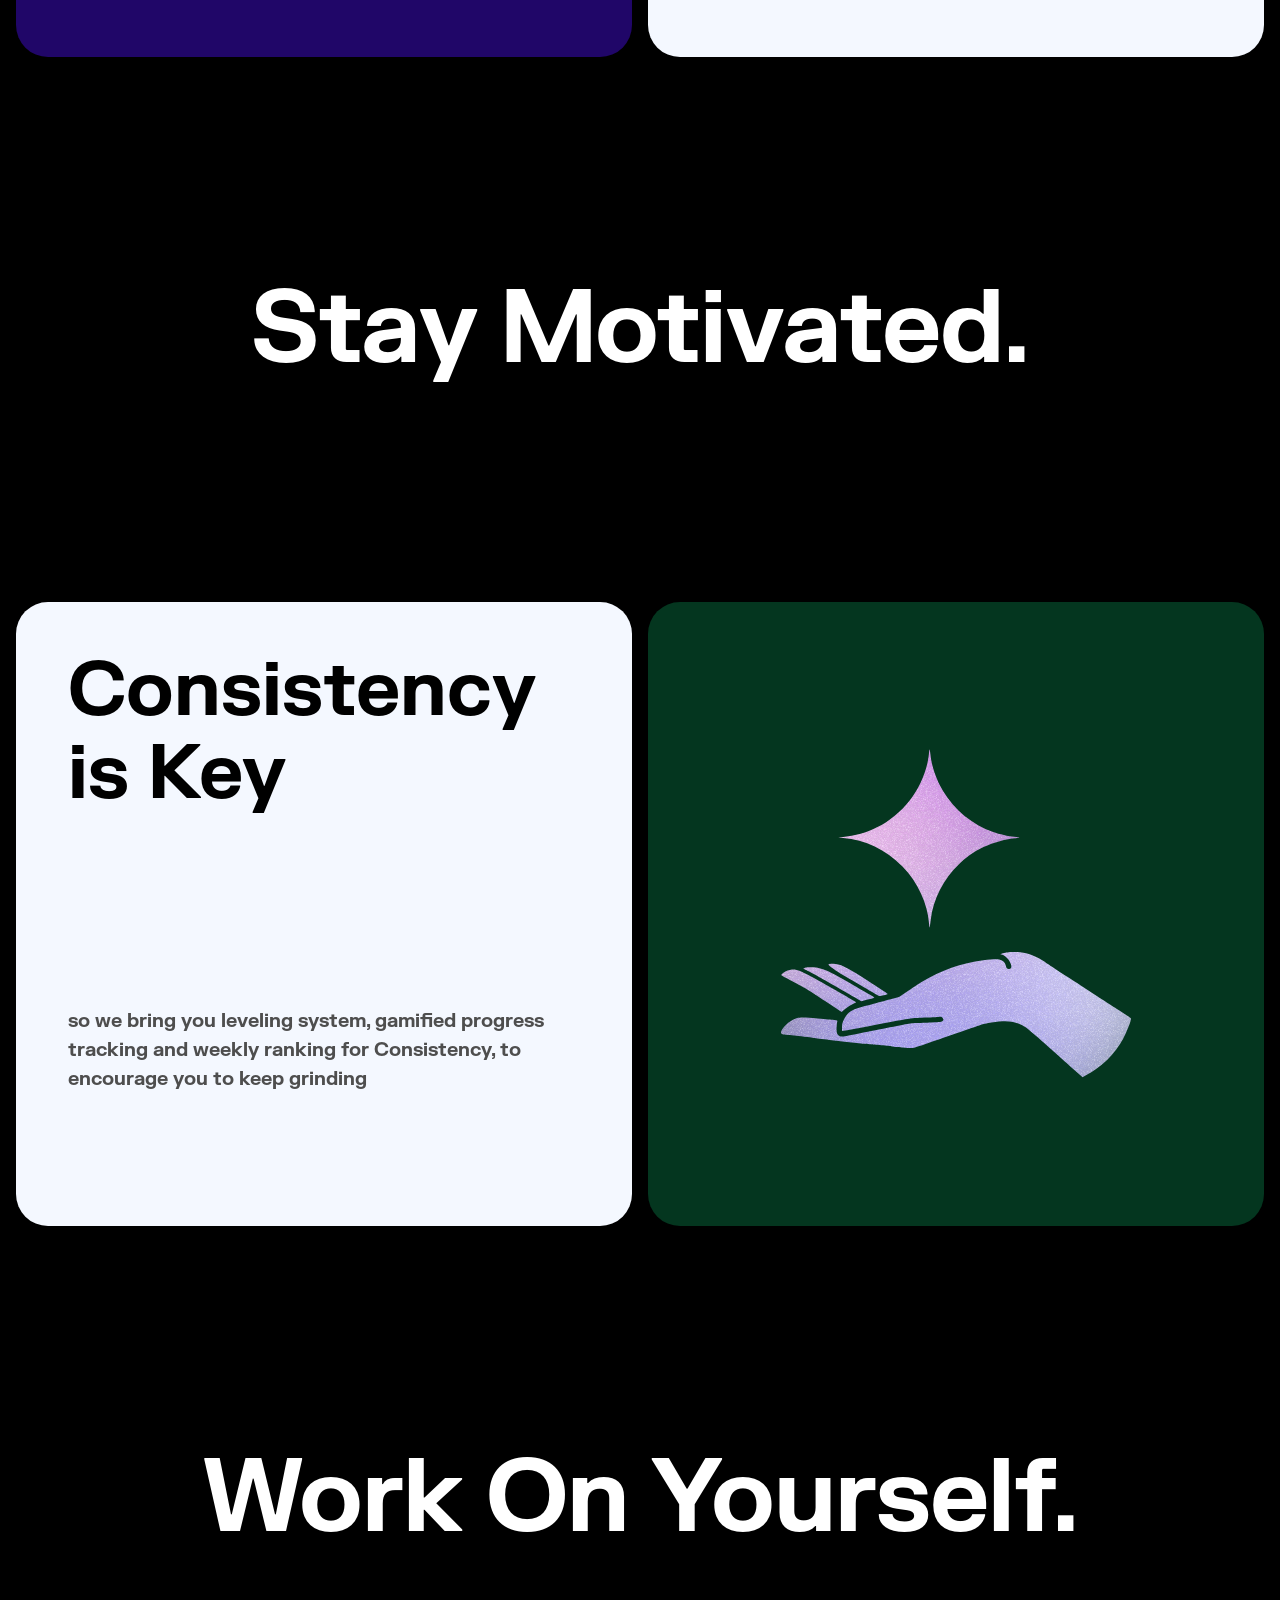
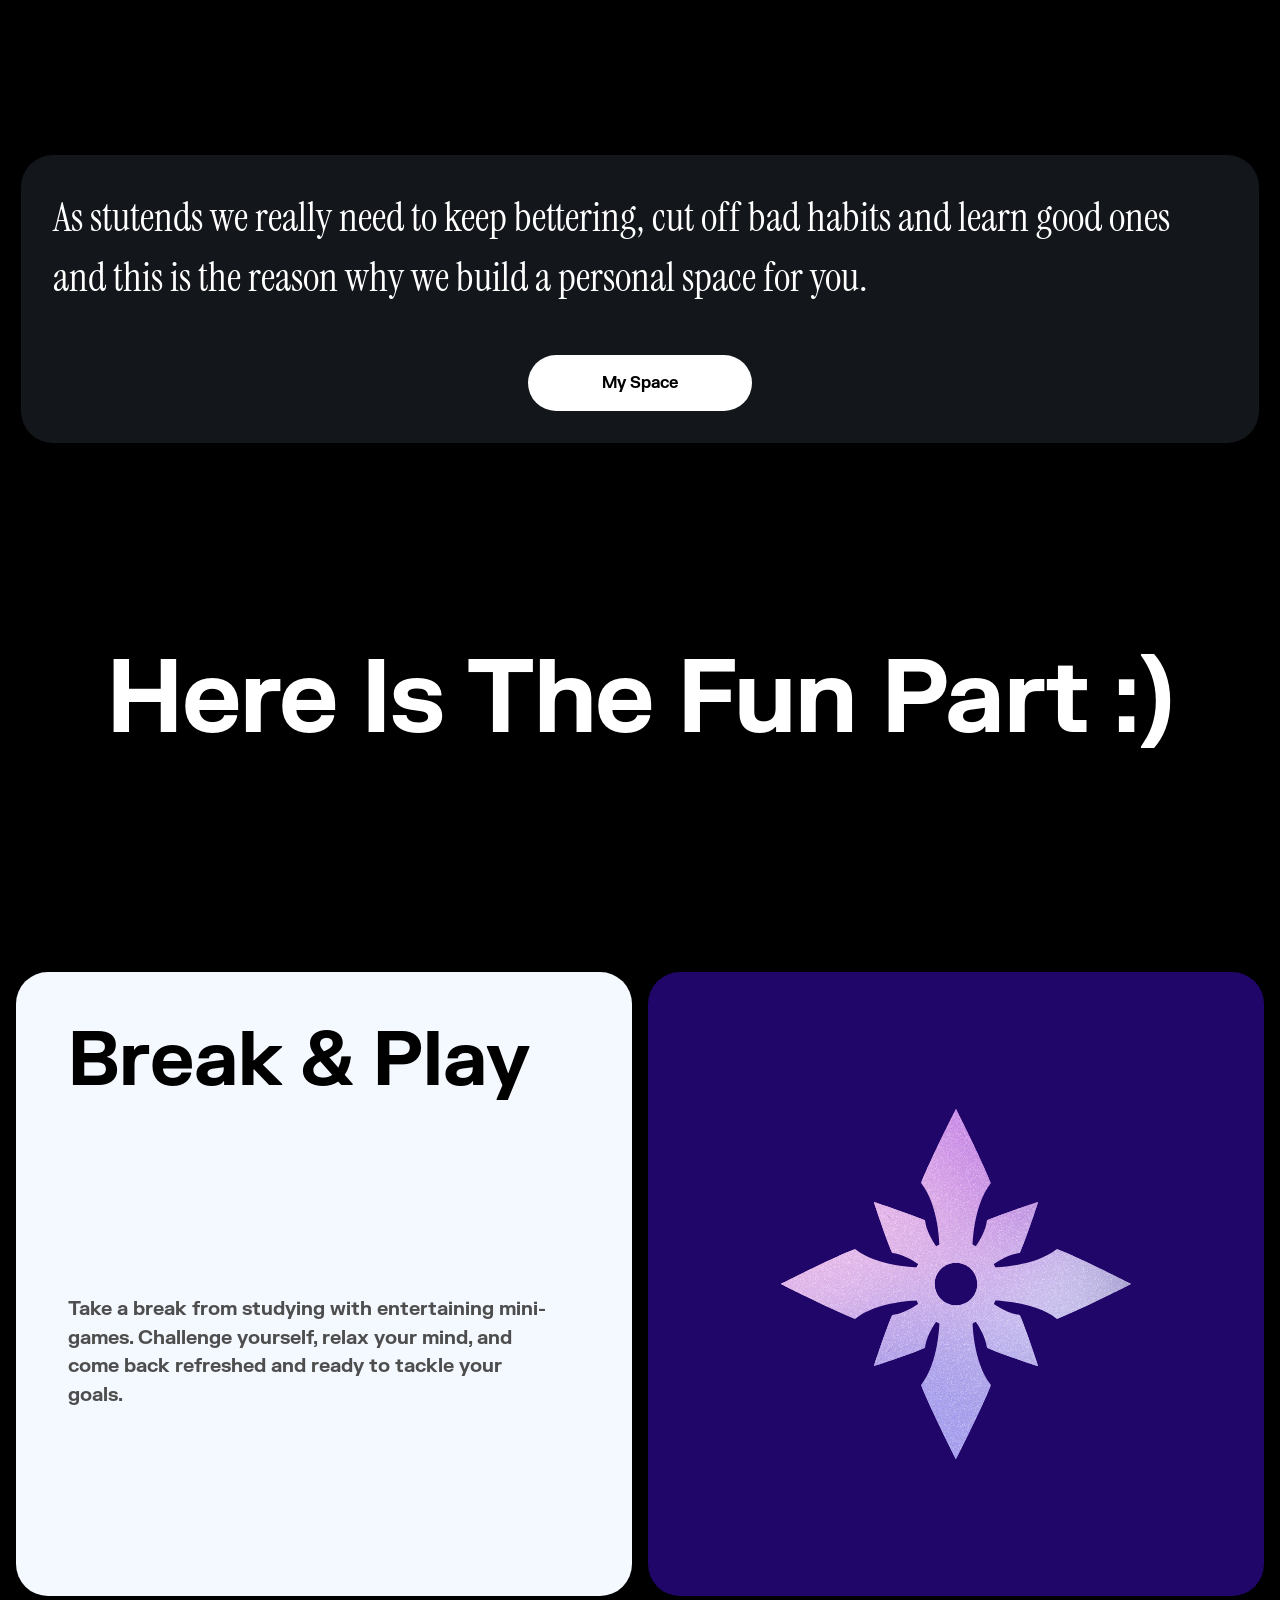
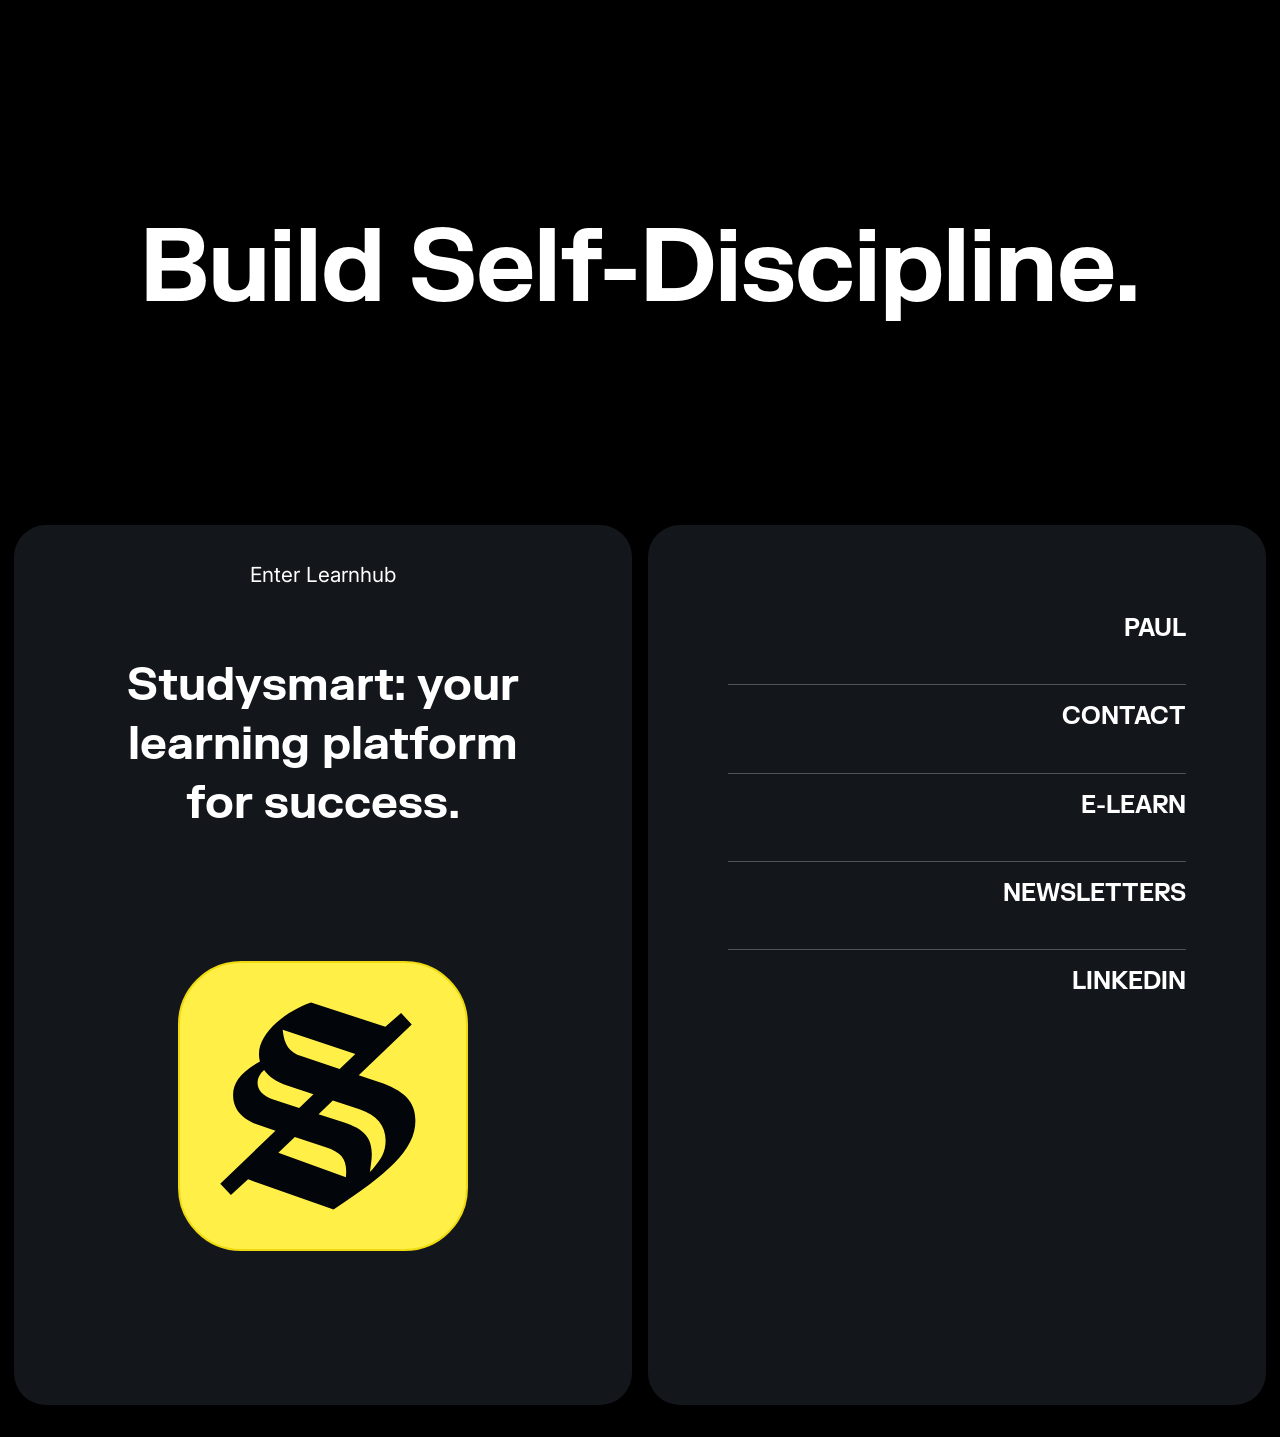
